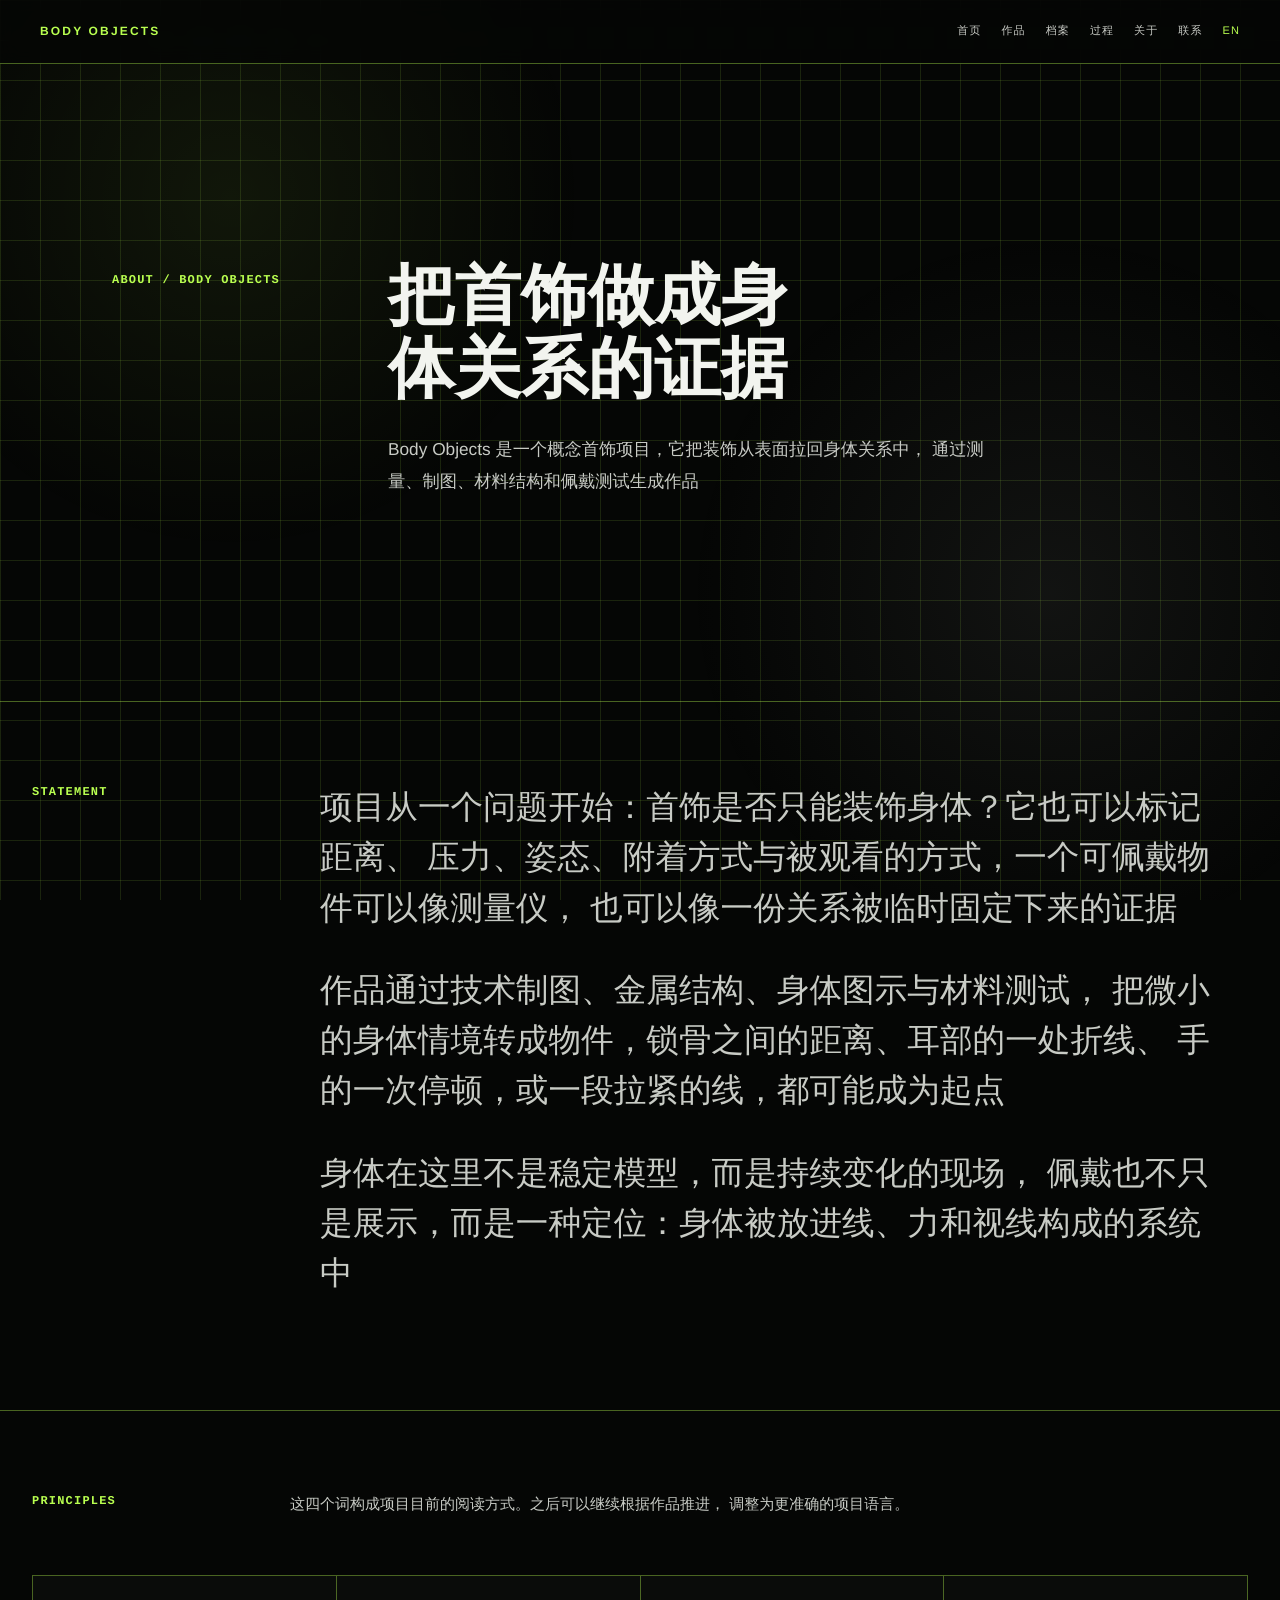
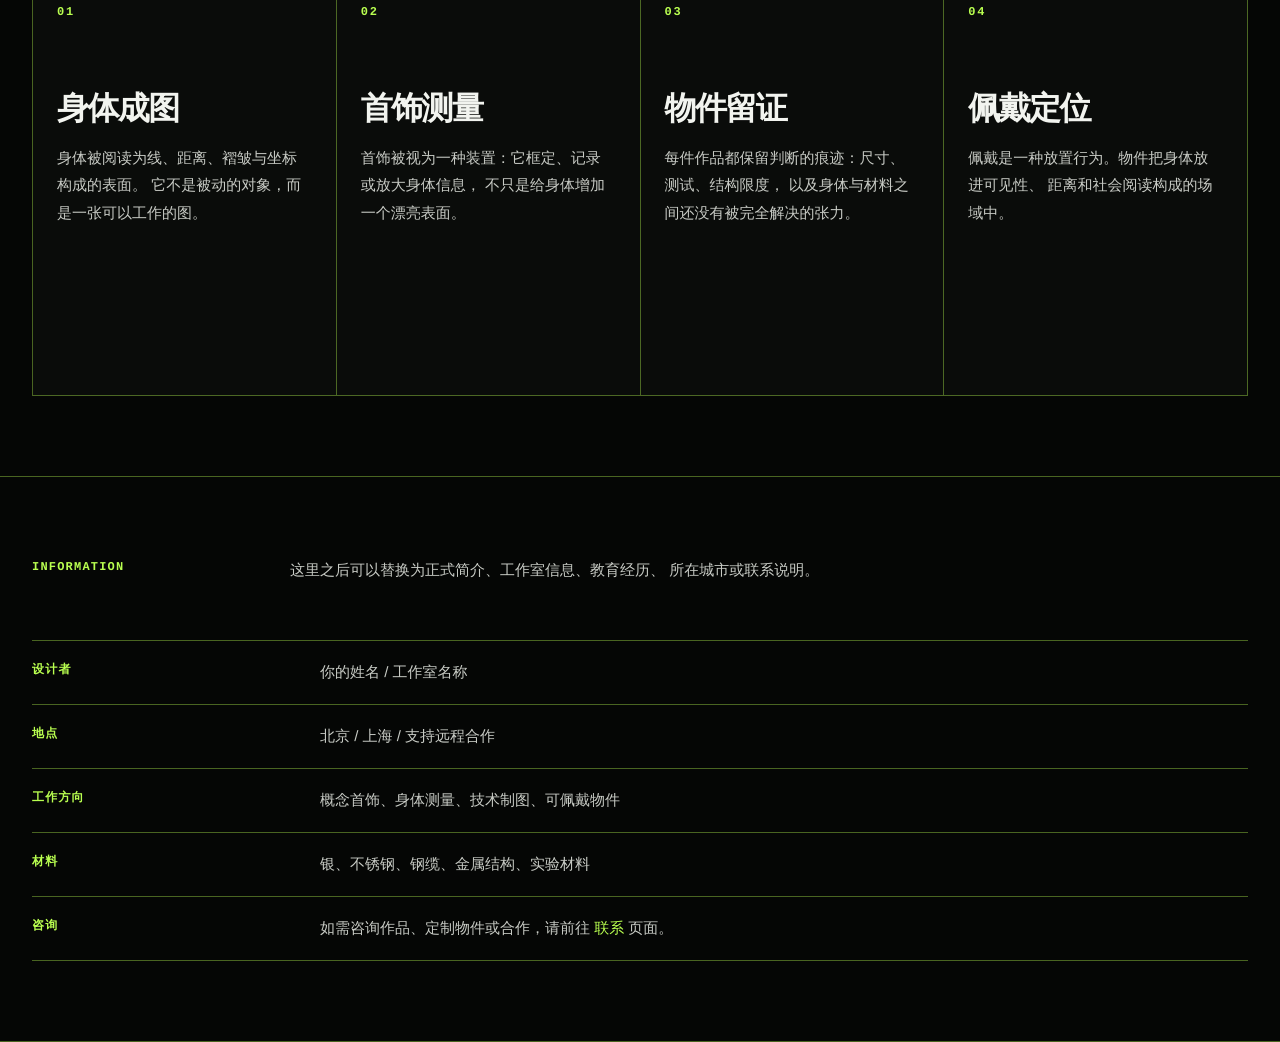
==== about-zh.html @ 4c666168 "add Chinese language system" ====
<!DOCTYPE html>
<html lang="zh-CN">
<head>
  <meta charset="UTF-8" />
  <meta name="viewport" content="width=device-width, initial-scale=1.0" />

  <title>关于 | Body Objects</title>

  <link rel="stylesheet" href="style.css" />
</head>

<body class="zh-site">
  <header class="site-header">
    <div class="brand">BODY OBJECTS</div>

    <nav class="nav">
      <a href="index-zh.html">首页</a>
      <a href="objects-zh.html">作品</a>
      <a href="archive-zh.html">档案</a>
      <a href="process-zh.html">过程</a>
      <a href="about-zh.html">关于</a>
      <a href="contact-zh.html">联系</a>
      <a class="language-link" href="about.html">EN</a>
    </nav>
  </header>

  <main>
    <section class="about-hero">
      <p class="label">ABOUT / BODY OBJECTS</p>

      <h1>把首饰做成身体关系的证据</h1>

      <p class="intro">
        Body Objects 是一个概念首饰项目，它把装饰从表面拉回身体关系中，
        通过测量、制图、材料结构和佩戴测试生成作品
      </p>
    </section>

    <section class="about-statement-section">
      <div class="about-statement-left">
        <p class="label">STATEMENT</p>
      </div>

      <div class="about-statement-text">
        <p>
          项目从一个问题开始：首饰是否只能装饰身体？它也可以标记距离、
          压力、姿态、附着方式与被观看的方式，一个可佩戴物件可以像测量仪，
          也可以像一份关系被临时固定下来的证据
        </p>

        <p>
          作品通过技术制图、金属结构、身体图示与材料测试，
          把微小的身体情境转成物件，锁骨之间的距离、耳部的一处折线、
          手的一次停顿，或一段拉紧的线，都可能成为起点
        </p>

        <p>
          身体在这里不是稳定模型，而是持续变化的现场，
          佩戴也不只是展示，而是一种定位：身体被放进线、力和视线构成的系统中
        </p>
      </div>
    </section>

    <section class="about-principles-section">
      <div class="section-header">
        <p class="label">PRINCIPLES</p>
        <p>
          这四个词构成项目目前的阅读方式。之后可以继续根据作品推进，
          调整为更准确的项目语言。
        </p>
      </div>

      <div class="principles-grid">
        <article class="principle-card">
          <span>01</span>
          <h2>身体成图</h2>
          <p>
            身体被阅读为线、距离、褶皱与坐标构成的表面。
            它不是被动的对象，而是一张可以工作的图。
          </p>
        </article>

        <article class="principle-card">
          <span>02</span>
          <h2>首饰测量</h2>
          <p>
            首饰被视为一种装置：它框定、记录或放大身体信息，
            不只是给身体增加一个漂亮表面。
          </p>
        </article>

        <article class="principle-card">
          <span>03</span>
          <h2>物件留证</h2>
          <p>
            每件作品都保留判断的痕迹：尺寸、测试、结构限度，
            以及身体与材料之间还没有被完全解决的张力。
          </p>
        </article>

        <article class="principle-card">
          <span>04</span>
          <h2>佩戴定位</h2>
          <p>
            佩戴是一种放置行为。物件把身体放进可见性、
            距离和社会阅读构成的场域中。
          </p>
        </article>
      </div>
    </section>

    <section class="about-info-section">
      <div class="section-header">
        <p class="label">INFORMATION</p>
        <p>
          这里之后可以替换为正式简介、工作室信息、教育经历、
          所在城市或联系说明。
        </p>
      </div>

      <div class="about-info-grid">
        <div class="data-row">
          <span>设计者</span>
          <p>你的姓名 / 工作室名称</p>
        </div>

        <div class="data-row">
          <span>地点</span>
          <p>北京 / 上海 / 支持远程合作</p>
        </div>

        <div class="data-row">
          <span>工作方向</span>
          <p>概念首饰、身体测量、技术制图、可佩戴物件</p>
        </div>

        <div class="data-row">
          <span>材料</span>
          <p>银、不锈钢、钢缆、金属结构、实验材料</p>
        </div>

        <div class="data-row">
          <span>咨询</span>
          <p>
            如需咨询作品、定制物件或合作，请前往
            <a href="contact-zh.html">联系</a> 页面。
          </p>
        </div>
      </div>
    </section>
  </main>
</body>
</html>
---- style.css ----
* {
  box-sizing: border-box;
}

:root {
  --bg: #050605;
  --panel: rgba(12, 14, 12, 0.9);
  --panel-hover: #11180b;
  --panel-image-hover: rgba(12, 14, 12, 0.38);
  --text: #f2f4ef;
  --muted: #a7aaa3;
  --line: rgba(185, 255, 80, 0.38);
  --line-soft: rgba(185, 255, 80, 0.12);
  --accent: #b9ff50;
  --silver: #c8cbc5;
  --dark-silver: #6f746d;

  --page-x: 40px;
  --header-h: 64px;
  --grid-gap: 24px;
  --zh-sans: "Avenir Next", "Inter", "Helvetica Neue", "HarmonyOS Sans SC", "MiSans", "PingFang SC", "Noto Sans SC", sans-serif;
}

body {
  margin: 0;
  background: var(--bg);
  color: var(--text);
  font-family: "Helvetica Neue", Helvetica, Arial, sans-serif;
  font-size: 16px;
  line-height: 1.45;
  letter-spacing: -0.01em;
  -webkit-font-smoothing: antialiased;
  text-rendering: geometricPrecision;
}

body::before {
  content: "";
  position: fixed;
  inset: 0;
  pointer-events: none;
  background-image:
    linear-gradient(to right, var(--line-soft) 1px, transparent 1px),
    linear-gradient(to bottom, var(--line-soft) 1px, transparent 1px);
  background-size: 40px 40px;
  z-index: -1;
}

body::after {
  content: "";
  position: fixed;
  inset: 0;
  pointer-events: none;
  background:
    radial-gradient(circle at 18% 22%, rgba(185, 255, 80, 0.07), transparent 28%),
    radial-gradient(circle at 82% 66%, rgba(200, 203, 197, 0.07), transparent 30%);
  z-index: -1;
}

img {
  max-width: 100%;
  height: auto;
  display: block;
}

::selection {
  background: var(--accent);
  color: var(--bg);
}

/* Header */

.site-header {
  position: fixed;
  top: 0;
  left: 0;
  width: 100%;
  height: var(--header-h);
  padding: 0 var(--page-x);
  display: grid;
  grid-template-columns: 220px 1fr;
  align-items: center;
  border-bottom: 1px solid var(--line);
  background: rgba(5, 6, 5, 0.88);
  backdrop-filter: blur(10px);
  z-index: 10;
}

.brand {
  font-size: 12px;
  font-weight: 600;
  letter-spacing: 0.18em;
  text-transform: uppercase;
  color: var(--accent);
}

.nav {
  display: flex;
  justify-content: flex-end;
  gap: 22px;
}

.nav a,
.hero-links a {
  color: var(--silver);
  text-decoration: none;
  font-size: 11px;
  font-weight: 500;
  letter-spacing: 0.14em;
  text-transform: uppercase;
}

.nav a:hover,
.hero-links a:hover {
  color: var(--accent);
}

.language-link {
  color: var(--accent) !important;
}

/* Shared text */

.label {
  font-family: "SF Mono", "IBM Plex Mono", "Roboto Mono", monospace;
  font-size: 11px;
  font-weight: 500;
  letter-spacing: 0.16em;
  text-transform: uppercase;
  margin: 0 0 28px;
  color: var(--accent);
}

h1 {
  font-size: clamp(56px, 7.4vw, 112px);
  line-height: 0.88;
  letter-spacing: -0.075em;
  font-weight: 700;
  margin: 0;
  color: var(--text);
}

.intro {
  margin: 32px 0 0;
  max-width: 560px;
  font-size: 16px;
  line-height: 1.55;
  color: var(--silver);
}

/* Chinese edition */

.zh-site {
  font-family: var(--zh-sans);
  font-size: 16px;
  font-weight: 400;
  letter-spacing: 0;
  line-height: 1.74;
}

.zh-site h1,
.zh-site h2,
.zh-site h3 {
  font-family: var(--zh-sans);
  font-weight: 650;
  letter-spacing: 0;
  text-wrap: balance;
}

.zh-site h1 {
  max-width: 760px;
  font-size: clamp(48px, 5.2vw, 72px);
  line-height: 1.1;
  font-weight: 680;
}

.zh-site .object-detail-title h1 {
  max-width: 660px;
  font-size: clamp(60px, 7.2vw, 96px);
  line-height: 1.04;
}

.zh-site .contact-info h1 {
  max-width: 620px;
  font-size: clamp(42px, 4.8vw, 64px);
  line-height: 1.12;
}

.zh-site .intro {
  max-width: 620px;
  margin-top: 28px;
  font-size: clamp(17px, 1.35vw, 20px);
  line-height: 1.82;
  font-weight: 420;
}

.zh-site .nav {
  gap: 20px;
}

.zh-site .nav a,
.zh-site .hero-links a,
.zh-site .label {
  letter-spacing: 0.1em;
}

.zh-site .label {
  font-size: 12px;
  font-weight: 650;
  margin-bottom: 22px;
}

.zh-site .section-header {
  grid-template-columns: 210px minmax(0, 720px);
  align-items: start;
}

.zh-site .section-header p:not(.label) {
  max-width: 720px;
  font-size: 15px;
  line-height: 1.86;
}

.zh-site .section-header p,
.zh-site .object-card-content p,
.zh-site .archive-card-content p,
.zh-site .record-card p,
.zh-site .principle-card p,
.zh-site .process-step p,
.zh-site .data-row p,
.zh-site .contact-details p,
.zh-site .concept-text p {
  line-height: 1.78;
}

.zh-site .about-statement-text p {
  font-family: var(--zh-sans);
  max-width: 900px;
  font-size: clamp(24px, 2.55vw, 34px);
  line-height: 1.54;
  font-weight: 460;
  letter-spacing: 0;
}

.zh-site .object-card h2,
.zh-site .object-card-content h2,
.zh-site .archive-card-content h2,
.zh-site .record-card h3,
.zh-site .process-step h2,
.zh-site .principle-card h2 {
  line-height: 1.12;
}

.zh-site .hero-text {
  max-width: 760px;
}

.zh-site .hero-text h1 {
  max-width: 720px;
  font-size: clamp(56px, 6.4vw, 88px);
  line-height: 1.06;
}

.zh-site .page-hero {
  min-height: auto;
  padding: 148px 32px 92px;
  display: grid;
  grid-template-columns: 220px minmax(0, 760px);
  column-gap: 56px;
  align-items: start;
}

.zh-site .page-hero .label {
  grid-column: 1;
  margin-top: 8px;
}

.zh-site .page-hero h1,
.zh-site .page-hero .intro {
  grid-column: 2;
}

.zh-site .page-hero h1 {
  max-width: 760px;
  font-size: clamp(42px, 4.3vw, 60px);
  line-height: 1.16;
}

.zh-site .about-hero {
  min-height: 78vh;
  padding: 148px 32px 92px;
  display: grid;
  grid-template-columns: 220px minmax(0, 780px);
  column-gap: 56px;
  align-content: center;
}

.zh-site .about-hero .label {
  grid-column: 1;
  margin-top: 10px;
}

.zh-site .about-hero h1,
.zh-site .about-hero .intro {
  grid-column: 2;
}

.zh-site .object-card h2 {
  font-size: clamp(26px, 2.2vw, 32px);
}

.zh-site .object-card-content h2,
.zh-site .archive-card-content h2 {
  font-size: 30px;
  font-weight: 680;
}

.zh-site .record-card h3 {
  font-size: 22px;
  font-weight: 650;
}

.zh-site .process-step h2,
.zh-site .principle-card h2 {
  font-size: 32px;
  font-weight: 680;
}

.zh-site .object-card {
  gap: 42px;
  padding: 24px;
}

.zh-site .object-card > div {
  display: grid;
  gap: 18px;
}

.zh-site .object-card p {
  font-size: 12px;
  font-weight: 650;
  letter-spacing: 0.18em;
}

.zh-site .object-card h2 {
  margin-bottom: 0;
  font-weight: 680;
  line-height: 1.08;
}

.zh-site .object-card span {
  padding-top: 9px;
  border-top: 1px solid var(--line-soft);
  font-size: 13px;
  line-height: 1.48;
}

.zh-site .object-card span + span {
  margin-top: -10px;
}

.zh-site .object-card-meta,
.zh-site .archive-card-top {
  align-items: center;
  padding: 16px 18px;
  font-size: 11px;
  font-weight: 650;
  letter-spacing: 0.14em;
  line-height: 1.2;
}

.zh-site .object-card-meta span:last-child,
.zh-site .archive-card-top span:last-child {
  color: var(--silver);
  font-size: 12px;
  letter-spacing: 0.08em;
}

.zh-site .placeholder-image span {
  font-size: 12px;
  font-weight: 560;
  letter-spacing: 0.12em;
  line-height: 1.45;
}

.zh-site .object-card-content,
.zh-site .archive-card-content {
  padding: 24px;
}

.zh-site .object-card-content h2,
.zh-site .archive-card-content h2 {
  margin-bottom: 24px;
  line-height: 1.08;
}

.zh-site .object-card-content dl,
.zh-site .archive-card-content dl {
  margin-bottom: 28px;
}

.zh-site .object-card-content dl div,
.zh-site .archive-card-content dl div {
  grid-template-columns: 88px 1fr;
  gap: 18px;
  padding: 11px 0;
}

.zh-site .object-card-content dt,
.zh-site .archive-card-content dt {
  font-size: 11px;
  font-weight: 650;
  letter-spacing: 0.12em;
  white-space: nowrap;
}

.zh-site .object-card-content dd,
.zh-site .archive-card-content dd {
  font-size: 13px;
  line-height: 1.62;
}

.zh-site .object-card-content p,
.zh-site .archive-card-content p {
  font-size: 15px;
  line-height: 1.82;
}

.zh-site .process-step,
.zh-site .principle-card {
  padding: 26px 24px;
}

.zh-site .process-step span,
.zh-site .principle-card span {
  font-family: "SF Mono", "IBM Plex Mono", "Roboto Mono", monospace;
  margin-bottom: 68px;
  font-weight: 650;
  letter-spacing: 0.16em;
}

.zh-site .process-step h2,
.zh-site .principle-card h2 {
  margin-bottom: 20px;
  line-height: 1.08;
}

.zh-site .process-step p,
.zh-site .principle-card p {
  font-size: 15px;
  line-height: 1.82;
}

.zh-site .record-card h3 {
  padding: 18px 18px 8px;
  line-height: 1.16;
}

.zh-site .record-card p,
.zh-site .study-card p {
  font-size: 13px;
  line-height: 1.72;
}

.zh-site .data-row span {
  font-weight: 650;
  letter-spacing: 0.1em;
}

.zh-site .data-row p {
  font-size: 15px;
  line-height: 1.8;
}

.zh-site .concept-text p {
  max-width: 760px;
  font-size: clamp(20px, 2vw, 26px);
  line-height: 1.64;
  font-weight: 430;
}

.zh-site .archive-note-section p:last-child {
  max-width: 840px;
  font-size: clamp(22px, 2.3vw, 32px);
  line-height: 1.55;
  font-weight: 500;
}

@media (max-width: 1100px) {
  .zh-site .hero-text h1 {
    font-size: 52px;
  }

  .zh-site .object-detail-title h1 {
    font-size: 54px;
  }

  .zh-site .page-hero h1,
  .zh-site .contact-info h1 {
    font-size: 40px;
  }

  .zh-site .about-statement-text p {
    font-size: 24px;
  }

  .zh-site .object-card-content h2,
  .zh-site .archive-card-content h2,
  .zh-site .process-step h2,
  .zh-site .principle-card h2 {
    font-size: 27px;
  }
}

@media (max-width: 800px) {
  .zh-site .hero-text h1 {
    font-size: 36px;
    line-height: 1.18;
  }

  .zh-site .page-hero,
  .zh-site .about-hero {
    grid-template-columns: 1fr;
    gap: 22px;
    padding: 150px 20px 68px;
  }

  .zh-site .page-hero .label,
  .zh-site .page-hero h1,
  .zh-site .page-hero .intro,
  .zh-site .about-hero .label,
  .zh-site .about-hero h1,
  .zh-site .about-hero .intro {
    grid-column: auto;
  }

  .zh-site .page-hero h1,
  .zh-site .object-detail-title h1,
  .zh-site .about-hero h1,
  .zh-site .contact-info h1 {
    font-size: 31px;
    line-height: 1.26;
  }

  .zh-site .intro {
    font-size: 16px;
    line-height: 1.76;
  }

  .zh-site .about-statement-text p {
    font-size: 21px;
  }

  .zh-site .section-header {
    grid-template-columns: 1fr;
  }

  .zh-site .object-card-content dl div,
  .zh-site .archive-card-content dl div {
    grid-template-columns: 1fr;
    gap: 4px;
  }
}

/* Home hero */

.hero {
  min-height: 100vh;
  padding: 128px var(--page-x) 56px;
  display: grid;
  grid-template-columns: repeat(12, 1fr);
  gap: var(--grid-gap);
  border-bottom: 1px solid var(--line);
  position: relative;
  overflow: hidden;
}

.hero-text {
  grid-column: 1 / span 7;
  align-self: end;
  padding-bottom: 24px;
  position: relative;
  z-index: 2;
}

/* 将原右侧模型区域变成首页背景层 */
.body-grid {
  position: absolute;
  inset: 0;
  z-index: 1;
  pointer-events: none;

  width: 100%;
  height: 100%;

  display: flex;
  align-items: center;
  justify-content: center;

  opacity: 0.16;
  mix-blend-mode: screen;

  transform: translateX(26vw) scale(0.9);
  transform-origin: center center;
}

/* 去掉模型外框，让人体直接成为背景 */
.body-placeholder {
  width: 100%;
  height: 100%;
  aspect-ratio: auto;
  position: relative;
  overflow: visible;
  display: flex;
  align-items: center;
  justify-content: center;
  background: transparent;
  border: none;
  border-radius: 0;
  box-shadow: none;
}

/* 背景模型不需要标签，避免干扰首页标题 */
.body-placeholder-label {
  display: none;
}

.body-model-viewer {
  display: block;
  width: 100%;
  height: 100%;
  background: transparent;
  --poster-color: transparent;
}

/* 如果临时用 PNG 图片，也跟 3D 模型同样铺开 */
.body-model-image {
  width: 100%;
  height: 100%;
  object-fit: contain;
  display: block;
}

.hero-links {
  margin-top: 48px;
  display: flex;
  gap: 28px;
}

.hero-links a {
  padding-bottom: 8px;
  border-bottom: 1px solid var(--line);
}

/* Objects */

.objects-preview {
  padding: 72px var(--page-x) 88px;
}

.object-list {
  display: grid;
  grid-template-columns: repeat(3, 1fr);
  border-top: 1px solid var(--line);
  border-left: 1px solid var(--line);
}

.object-card {
  min-height: 260px;
  padding: 22px;
  border-right: 1px solid var(--line);
  border-bottom: 1px solid var(--line);
  background: var(--panel);
  display: flex;
  flex-direction: column;
  justify-content: space-between;
}

.object-card p {
  margin: 0;
  font-family: "SF Mono", "IBM Plex Mono", "Roboto Mono", monospace;
  font-size: 11px;
  letter-spacing: 0.16em;
  color: var(--accent);
}

.object-card h2 {
  font-size: 30px;
  line-height: 0.95;
  letter-spacing: -0.055em;
  font-weight: 700;
  margin: 0 0 28px;
  color: var(--text);
}

.object-card span {
  display: block;
  font-size: 13px;
  line-height: 1.55;
  color: var(--silver);
}

.object-card:hover {
  background: var(--panel-hover);
}

/* Contact */

.contact-page {
  min-height: 100vh;
  padding: 128px var(--page-x) 64px;
  display: grid;
  grid-template-columns: repeat(12, 1fr);
  gap: var(--grid-gap);
  align-items: center;
}

.contact-image {
  grid-column: 1 / span 5;
  align-self: center;
  border: none;
  padding: 0;
  background: none;
}

.contact-image img {
  width: 100%;
  height: auto;
  display: block;
  filter: none;
}

.contact-info {
  grid-column: 7 / span 6;
  align-self: center;
}

.contact-info h1 {
  font-size: clamp(52px, 6vw, 92px);
  line-height: 0.88;
  letter-spacing: -0.075em;
  max-width: 760px;
}

.contact-details {
  margin-top: 48px;
  border-top: 1px solid var(--line);
}

.contact-details p {
  display: grid;
  grid-template-columns: 160px 1fr;
  gap: 24px;
  padding: 16px 0;
  margin: 0;
  border-bottom: 1px solid var(--line);
  font-size: 14px;
  color: var(--silver);
}

.contact-details p > span:first-child {
  font-family: "SF Mono", "IBM Plex Mono", "Roboto Mono", monospace;
  font-size: 11px;
  letter-spacing: 0.16em;
  text-transform: uppercase;
  color: var(--accent);
}

.contact-reference {
  display: block;
}

.contact-details a {
  color: var(--text);
  text-decoration: none;
}

.contact-details a:hover {
  color: var(--accent);
}

/* Responsive */

@media (max-width: 900px) {
  :root {
    --page-x: 20px;
  }

  .site-header {
    height: auto;
    min-height: var(--header-h);
    padding: 18px var(--page-x);
    grid-template-columns: 1fr;
    gap: 16px;
  }

  .nav {
    justify-content: flex-start;
    flex-wrap: wrap;
    gap: 12px 18px;
  }

  .zh-site .nav {
    gap: 12px 16px;
  }

  .hero {
    grid-template-columns: 1fr;
    padding-top: 156px;
  }

  .hero-text {
    grid-column: auto;
    align-self: start;
    padding-bottom: 0;
  }

.body-grid {
  inset: 0;
  width: 100%;
  height: 100%;
  opacity: 0.1;
  transform: translateX(34vw) scale(1.25);
}

  .object-list {
    grid-template-columns: 1fr;
  }

  .contact-page {
    grid-template-columns: 1fr;
    padding-top: 156px;
  }

  .contact-image,
  .contact-info {
    grid-column: auto;
  }

  .contact-info {
    margin-top: 32px;
  }

  .contact-details p {
    grid-template-columns: 1fr;
    gap: 6px;
  }
}

.page-hero {
  min-height: 72vh;
  padding: 140px 32px 80px;
  border-bottom: 1px solid var(--line);
}

.page-hero h1 {
  max-width: 1100px;
}

.object-index-section,
.object-data-section,
.concept-section,
.image-study-section {
  padding: 80px 32px;
  border-bottom: 1px solid var(--line);
}

.section-header {
  display: grid;
  grid-template-columns: 240px 1fr;
  gap: 48px;
  margin-bottom: 40px;
  color: var(--silver);
}

.section-header p {
  margin: 0;
  line-height: 1.5;
}

.object-index-grid {
  display: grid;
  grid-template-columns: repeat(3, 1fr);
  border-top: 1px solid var(--line);
  border-left: 1px solid var(--line);
}

.object-index-card {
  min-height: 620px;
  padding: 0;
  color: var(--text);
  text-decoration: none;
  border-right: 1px solid var(--line);
  border-bottom: 1px solid var(--line);
  background: transparent;
  display: grid;
  grid-template-rows: auto 260px 1fr;
}

.object-index-card.is-disabled {
  opacity: 1;
}

.object-card-meta {
  display: flex;
  justify-content: space-between;
  gap: 24px;
  padding: 18px;
  border-bottom: 1px solid var(--line);
  background: var(--panel);
  color: var(--accent);
  font-size: 12px;
  letter-spacing: 0.1em;
  text-transform: uppercase;
}

.object-card-image {
  border-bottom: 1px solid var(--line);
  background: transparent;
}

.object-card-image.placeholder-image {
  background: var(--panel);
}

.object-index-card:hover .object-card-image.placeholder-image {
  background: var(--panel-image-hover);
}

.placeholder-image {
  min-height: 240px;
  background:
    linear-gradient(to right, var(--line-soft) 1px, transparent 1px),
    linear-gradient(to bottom, var(--line-soft) 1px, transparent 1px);
  background-size: 28px 28px;
  display: flex;
  align-items: center;
  justify-content: center;
  color: var(--accent);
  font-size: 12px;
  letter-spacing: 0.16em;
  text-align: center;
}

.object-card-content {
  padding: 24px;
  background: var(--panel);
}

.object-index-card:hover .object-card-meta,
.object-index-card:hover .object-card-content {
  background: var(--panel-hover);
}

.object-card-content h2 {
  margin: 0 0 28px;
  font-size: 32px;
  line-height: 0.95;
  letter-spacing: -0.05em;
  color: var(--text);
}

.object-card-content dl {
  margin: 0 0 32px;
}

.object-card-content dl div {
  display: grid;
  grid-template-columns: 110px 1fr;
  gap: 20px;
  padding: 10px 0;
  border-bottom: 1px solid var(--line-soft);
}

.object-card-content dt {
  color: var(--accent);
  font-size: 11px;
  letter-spacing: 0.1em;
  text-transform: uppercase;
}

.object-card-content dd {
  margin: 0;
  color: var(--silver);
  font-size: 13px;
  line-height: 1.45;
}

.object-card-content p {
  color: var(--silver);
  line-height: 1.55;
  margin: 0;
}

.object-detail-hero {
  min-height: 100vh;
  padding: 140px 32px 80px;
  display: grid;
  grid-template-columns: 1.05fr 0.95fr;
  gap: 48px;
  align-items: center;
  border-bottom: 1px solid var(--line);
}

.object-detail-title h1 {
  font-size: clamp(64px, 10vw, 156px);
  line-height: 0.86;
  letter-spacing: -0.075em;
}

.detail-actions {
  margin-top: 48px;
  display: flex;
  flex-wrap: wrap;
  gap: 24px;
}

.detail-actions a {
  color: var(--accent);
  text-decoration: none;
  border-bottom: 1px solid var(--line);
  padding-bottom: 6px;
  font-size: 13px;
  letter-spacing: 0.08em;
  text-transform: uppercase;
}

.detail-actions a:hover {
  color: var(--text);
}

.large-placeholder {
  min-height: 620px;
  border: 1px solid var(--line);
  background: var(--panel);
  box-shadow:
    0 0 32px rgba(185, 255, 80, 0.1),
    inset 0 0 36px rgba(185, 255, 80, 0.04);
}

.large-placeholder:hover {
  background: var(--panel-image-hover);
}

.data-grid {
  border-top: 1px solid var(--line);
}

.data-row {
  display: grid;
  grid-template-columns: 240px 1fr;
  gap: 48px;
  padding: 18px 0;
  border-bottom: 1px solid var(--line);
}

.data-row span {
  color: var(--accent);
  font-size: 12px;
  letter-spacing: 0.12em;
  text-transform: uppercase;
}

.data-row p {
  margin: 0;
  color: var(--silver);
  line-height: 1.55;
}

.concept-section {
  display: grid;
  grid-template-columns: 240px 1fr;
  gap: 48px;
}

.concept-text {
  max-width: 820px;
}

.concept-text p {
  color: var(--silver);
  font-size: 20px;
  line-height: 1.45;
  margin: 0 0 28px;
}

.study-grid {
  display: grid;
  grid-template-columns: repeat(4, 1fr);
  border-top: 1px solid var(--line);
  border-left: 1px solid var(--line);
}

.study-card {
  border-right: 1px solid var(--line);
  border-bottom: 1px solid var(--line);
  background: transparent;
}

.study-card .placeholder-image {
  min-height: 280px;
  border-bottom: 1px solid var(--line);
  background: var(--panel);
}

.study-card p {
  padding: 18px;
  margin: 0;
  background: var(--panel);
  color: var(--silver);
  line-height: 1.45;
  font-size: 14px;
}

.study-card:hover .placeholder-image {
  background: var(--panel-image-hover);
}

.study-card:hover p {
  background: var(--panel-hover);
}

@media (max-width: 1000px) {
  .object-index-grid,
  .study-grid {
    grid-template-columns: 1fr 1fr;
  }

  .object-detail-hero {
    grid-template-columns: 1fr;
  }
}

@media (max-width: 800px) {
  .page-hero,
  .object-index-section,
  .object-data-section,
  .concept-section,
  .image-study-section {
    padding-left: 20px;
    padding-right: 20px;
  }

  .page-hero {
    padding-top: 160px;
  }

  .section-header,
  .data-row,
  .concept-section {
    grid-template-columns: 1fr;
    gap: 20px;
  }

  .object-index-grid,
  .study-grid {
    grid-template-columns: 1fr;
  }

  .object-detail-hero {
    padding: 160px 20px 64px;
  }

  .large-placeholder {
    min-height: 420px;
  }

  .object-index-card {
    min-height: auto;
  }
}

/* Archive page */

.archive-section,
.process-map-section,
.process-record-section,
.about-statement-section,
.about-principles-section,
.about-info-section,
.archive-note-section {
  padding: 80px 32px;
  border-bottom: 1px solid var(--line);
}

.archive-grid {
  display: grid;
  grid-template-columns: repeat(2, 1fr);
  border-top: 1px solid var(--line);
  border-left: 1px solid var(--line);
}

.archive-card {
  border-right: 1px solid var(--line);
  border-bottom: 1px solid var(--line);
  background: transparent;
}

.archive-card-top {
  display: flex;
  justify-content: space-between;
  gap: 24px;
  padding: 18px;
  border-bottom: 1px solid var(--line);
  background: var(--panel);
  color: var(--accent);
  font-size: 12px;
  letter-spacing: 0.1em;
  text-transform: uppercase;
}

.archive-placeholder {
  min-height: 320px;
  border-bottom: 1px solid var(--line);
  background: var(--panel);
}

.archive-card-content {
  padding: 24px;
  background: var(--panel);
}

.archive-card:hover .archive-placeholder {
  background: var(--panel-image-hover);
}

.archive-card:hover .archive-card-top,
.archive-card:hover .archive-card-content {
  background: var(--panel-hover);
}

.archive-card-content h2 {
  margin: 0 0 24px;
  font-size: 36px;
  line-height: 0.95;
  letter-spacing: -0.05em;
  color: var(--text);
}

.archive-card-content p {
  margin: 0 0 28px;
  color: var(--silver);
  line-height: 1.55;
}

.archive-card-content dl {
  margin: 0;
}

.archive-card-content dl div {
  display: grid;
  grid-template-columns: 130px 1fr;
  gap: 20px;
  padding: 10px 0;
  border-bottom: 1px solid var(--line-soft);
}

.archive-card-content dt {
  color: var(--accent);
  font-size: 11px;
  letter-spacing: 0.1em;
  text-transform: uppercase;
}

.archive-card-content dd {
  margin: 0;
  color: var(--silver);
  font-size: 13px;
  line-height: 1.45;
}

.archive-note-section {
  display: grid;
  grid-template-columns: 240px 1fr;
  gap: 48px;
}

.archive-note-section p:last-child {
  margin: 0;
  max-width: 900px;
  color: var(--silver);
  font-size: 22px;
  line-height: 1.45;
}

/* Process page */

.process-map {
  display: grid;
  grid-template-columns: repeat(3, 1fr);
  border-top: 1px solid var(--line);
  border-left: 1px solid var(--line);
}

.process-step {
  min-height: 320px;
  padding: 24px;
  border-right: 1px solid var(--line);
  border-bottom: 1px solid var(--line);
  background: var(--panel);
}

.process-step span,
.principle-card span {
  display: block;
  margin-bottom: 80px;
  color: var(--accent);
  font-size: 12px;
  letter-spacing: 0.14em;
}

.process-step h2,
.principle-card h2 {
  margin: 0 0 24px;
  font-size: 38px;
  line-height: 0.95;
  letter-spacing: -0.05em;
  color: var(--text);
}

.process-step p,
.principle-card p {
  margin: 0;
  color: var(--silver);
  line-height: 1.55;
}

.record-grid {
  display: grid;
  grid-template-columns: repeat(4, 1fr);
  border-top: 1px solid var(--line);
  border-left: 1px solid var(--line);
}

.record-card {
  background: transparent;
  border-right: 1px solid var(--line);
  border-bottom: 1px solid var(--line);
}

.record-placeholder {
  min-height: 240px;
  border-bottom: 1px solid var(--line);
  background: var(--panel);
}

.record-card h3 {
  margin: 0;
  padding: 20px 18px 8px;
  background: var(--panel);
  color: var(--text);
  font-size: 24px;
  line-height: 1;
  letter-spacing: -0.04em;
}

.record-card p {
  margin: 0;
  padding: 0 18px 20px;
  background: var(--panel);
  color: var(--silver);
  line-height: 1.45;
  font-size: 14px;
}

.record-card:hover .record-placeholder {
  background: var(--panel-image-hover);
}

.record-card:hover h3,
.record-card:hover p {
  background: var(--panel-hover);
}

/* About page */

.about-hero {
  min-height: 100vh;
  padding: 140px 32px 80px;
  display: flex;
  flex-direction: column;
  justify-content: center;
  border-bottom: 1px solid var(--line);
}

.about-hero h1 {
  max-width: 1200px;
}

.about-statement-section {
  display: grid;
  grid-template-columns: 240px 1fr;
  gap: 48px;
}

.about-statement-text {
  max-width: 980px;
}

.about-statement-text p {
  margin: 0 0 32px;
  color: var(--silver);
  font-size: clamp(22px, 3vw, 40px);
  line-height: 1.18;
  letter-spacing: -0.04em;
}

.principles-grid {
  display: grid;
  grid-template-columns: repeat(4, 1fr);
  border-top: 1px solid var(--line);
  border-left: 1px solid var(--line);
}

.principle-card {
  min-height: 420px;
  padding: 24px;
  background: var(--panel);
  border-right: 1px solid var(--line);
  border-bottom: 1px solid var(--line);
}

.about-info-grid {
  border-top: 1px solid var(--line);
}

.about-info-grid a {
  color: var(--accent);
  text-decoration: none;
}

.about-info-grid a:hover {
  color: var(--text);
}

/* Shared hover details */

.process-step:hover,
.principle-card:hover {
  background: var(--panel-hover);
}

/* Responsive */

@media (max-width: 1100px) {
  .process-map,
  .record-grid,
  .principles-grid {
    grid-template-columns: repeat(2, 1fr);
  }

  .archive-grid {
    grid-template-columns: 1fr;
  }
}

@media (max-width: 800px) {
  .archive-section,
  .process-map-section,
  .process-record-section,
  .about-statement-section,
  .about-principles-section,
  .about-info-section,
  .archive-note-section {
    padding: 64px 20px;
  }

  .archive-note-section,
  .about-statement-section {
    grid-template-columns: 1fr;
    gap: 20px;
  }

  .process-map,
  .record-grid,
  .principles-grid {
    grid-template-columns: 1fr;
  }

  .about-hero {
    padding: 160px 20px 64px;
  }

  .process-step,
  .principle-card {
    min-height: auto;
  }

  .process-step span,
  .principle-card span {
    margin-bottom: 48px;
  }

  .archive-card-content dl div {
    grid-template-columns: 1fr;
    gap: 6px;
  }
}
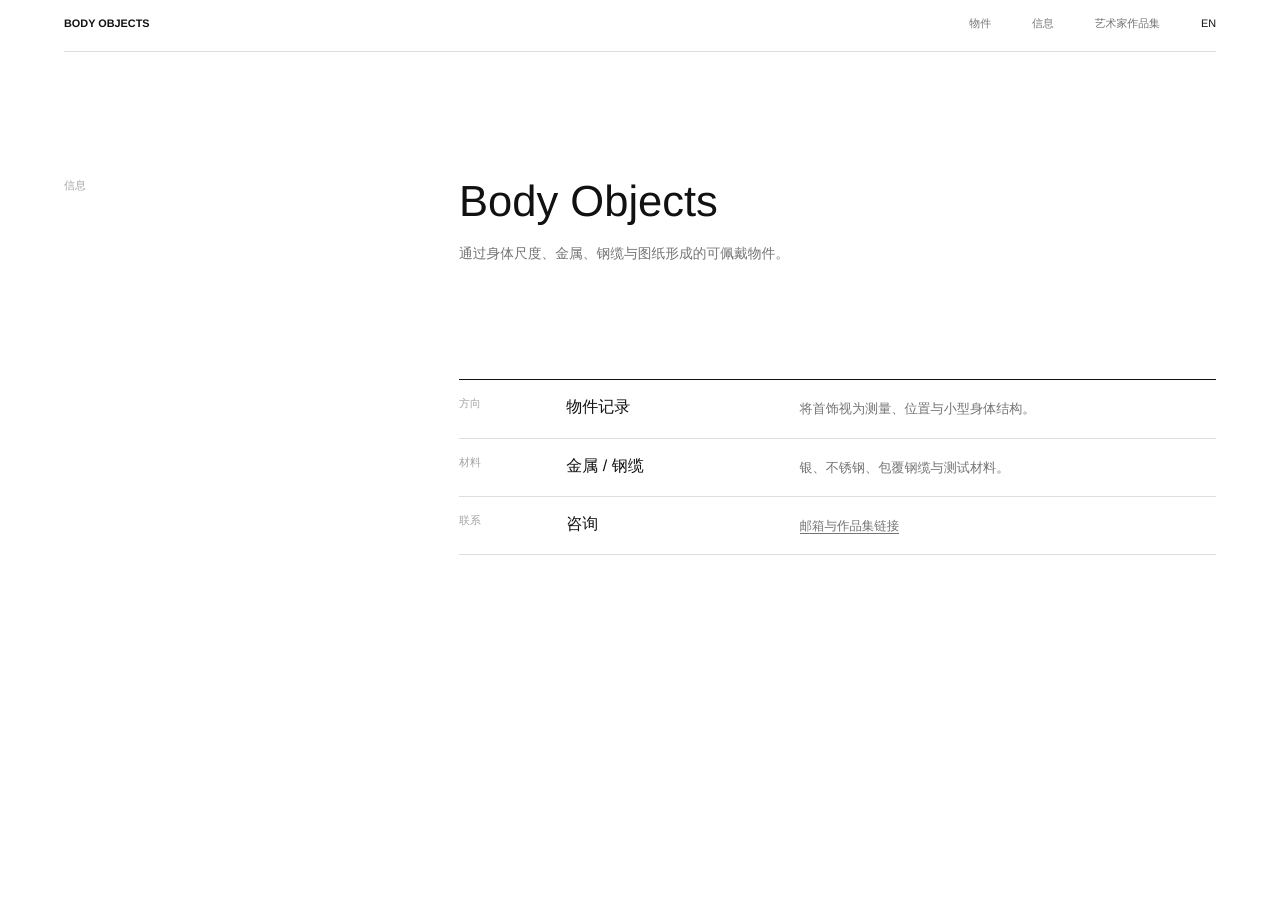
==== commit 5ccb5ac0: "Experiment with updated visual style" ====
--- a/about-zh.html
+++ b/about-zh.html
@@ -3,151 +3,51 @@
 <head>
   <meta charset="UTF-8" />
   <meta name="viewport" content="width=device-width, initial-scale=1.0" />
-
-  <title>关于 | Body Objects</title>
-
+  <title>信息 | Body Objects</title>
   <link rel="stylesheet" href="style.css" />
 </head>
 
 <body class="zh-site">
   <header class="site-header">
-    <div class="brand">BODY OBJECTS</div>
+    <a class="brand" href="index-zh.html">Body Objects</a>
 
-    <nav class="nav">
-      <a href="index-zh.html">首页</a>
-      <a href="objects-zh.html">作品</a>
-      <a href="archive-zh.html">档案</a>
-      <a href="process-zh.html">过程</a>
-      <a href="about-zh.html">关于</a>
-      <a href="contact-zh.html">联系</a>
+    <nav class="nav" aria-label="主导航">
+      <a href="objects-zh.html">物件</a>
+      <a href="contact-zh.html">信息</a>
+      <a href="https://zhouheyang2025.github.io/" target="_blank" rel="noopener">艺术家作品集</a>
       <a class="language-link" href="about.html">EN</a>
     </nav>
   </header>
 
-  <main>
-    <section class="about-hero">
-      <p class="label">ABOUT / BODY OBJECTS</p>
+  <main class="page-shell">
+    <section class="page-intro">
+      <p class="archive-mark">信息</p>
 
-      <h1>把首饰做成身体关系的证据</h1>
-
-      <p class="intro">
-        Body Objects 是一个概念首饰项目，它把装饰从表面拉回身体关系中，
-        通过测量、制图、材料结构和佩戴测试生成作品
-      </p>
-    </section>
-
-    <section class="about-statement-section">
-      <div class="about-statement-left">
-        <p class="label">STATEMENT</p>
-      </div>
-
-      <div class="about-statement-text">
-        <p>
-          项目从一个问题开始：首饰是否只能装饰身体？它也可以标记距离、
-          压力、姿态、附着方式与被观看的方式，一个可佩戴物件可以像测量仪，
-          也可以像一份关系被临时固定下来的证据
-        </p>
-
-        <p>
-          作品通过技术制图、金属结构、身体图示与材料测试，
-          把微小的身体情境转成物件，锁骨之间的距离、耳部的一处折线、
-          手的一次停顿，或一段拉紧的线，都可能成为起点
-        </p>
-
-        <p>
-          身体在这里不是稳定模型，而是持续变化的现场，
-          佩戴也不只是展示，而是一种定位：身体被放进线、力和视线构成的系统中
-        </p>
+      <div class="page-heading">
+        <h1>Body Objects</h1>
+        <p class="page-note">通过身体尺度、金属、钢缆与图纸形成的可佩戴物件。</p>
       </div>
     </section>
 
-    <section class="about-principles-section">
-      <div class="section-header">
-        <p class="label">PRINCIPLES</p>
-        <p>
-          这四个词构成项目目前的阅读方式。之后可以继续根据作品推进，
-          调整为更准确的项目语言。
-        </p>
-      </div>
+    <ol class="method-list">
+      <li class="method-step">
+        <span>方向</span>
+        <h2>物件记录</h2>
+        <p>将首饰视为测量、位置与小型身体结构。</p>
+      </li>
 
-      <div class="principles-grid">
-        <article class="principle-card">
-          <span>01</span>
-          <h2>身体成图</h2>
-          <p>
-            身体被阅读为线、距离、褶皱与坐标构成的表面。
-            它不是被动的对象，而是一张可以工作的图。
-          </p>
-        </article>
+      <li class="method-step">
+        <span>材料</span>
+        <h2>金属 / 钢缆</h2>
+        <p>银、不锈钢、包覆钢缆与测试材料。</p>
+      </li>
 
-        <article class="principle-card">
-          <span>02</span>
-          <h2>首饰测量</h2>
-          <p>
-            首饰被视为一种装置：它框定、记录或放大身体信息，
-            不只是给身体增加一个漂亮表面。
-          </p>
-        </article>
-
-        <article class="principle-card">
-          <span>03</span>
-          <h2>物件留证</h2>
-          <p>
-            每件作品都保留判断的痕迹：尺寸、测试、结构限度，
-            以及身体与材料之间还没有被完全解决的张力。
-          </p>
-        </article>
-
-        <article class="principle-card">
-          <span>04</span>
-          <h2>佩戴定位</h2>
-          <p>
-            佩戴是一种放置行为。物件把身体放进可见性、
-            距离和社会阅读构成的场域中。
-          </p>
-        </article>
-      </div>
-    </section>
-
-    <section class="about-info-section">
-      <div class="section-header">
-        <p class="label">INFORMATION</p>
-        <p>
-          这里之后可以替换为正式简介、工作室信息、教育经历、
-          所在城市或联系说明。
-        </p>
-      </div>
-
-      <div class="about-info-grid">
-        <div class="data-row">
-          <span>设计者</span>
-          <p>你的姓名 / 工作室名称</p>
-        </div>
-
-        <div class="data-row">
-          <span>地点</span>
-          <p>北京 / 上海 / 支持远程合作</p>
-        </div>
-
-        <div class="data-row">
-          <span>工作方向</span>
-          <p>概念首饰、身体测量、技术制图、可佩戴物件</p>
-        </div>
-
-        <div class="data-row">
-          <span>材料</span>
-          <p>银、不锈钢、钢缆、金属结构、实验材料</p>
-        </div>
-
-        <div class="data-row">
-          <span>咨询</span>
-          <p>
-            如需咨询作品、定制物件或合作，请前往
-            <a href="contact-zh.html">联系</a> 页面。
-          </p>
-        </div>
-      </div>
-    </section>
+      <li class="method-step">
+        <span>联系</span>
+        <h2>咨询</h2>
+        <p><a class="text-link" href="contact-zh.html">邮箱与作品集链接</a></p>
+      </li>
+    </ol>
   </main>
 </body>
 </html>
--- a/style.css
+++ b/style.css
@@ -3,794 +3,776 @@
 }
 
 :root {
-  --bg: #050605;
-  --panel: rgba(12, 14, 12, 0.9);
-  --panel-hover: #11180b;
-  --panel-image-hover: rgba(12, 14, 12, 0.38);
-  --text: #f2f4ef;
-  --muted: #a7aaa3;
-  --line: rgba(185, 255, 80, 0.38);
-  --line-soft: rgba(185, 255, 80, 0.12);
-  --accent: #b9ff50;
-  --silver: #c8cbc5;
-  --dark-silver: #6f746d;
-
-  --page-x: 40px;
-  --header-h: 64px;
-  --grid-gap: 24px;
-  --zh-sans: "Avenir Next", "Inter", "Helvetica Neue", "HarmonyOS Sans SC", "MiSans", "PingFang SC", "Noto Sans SC", sans-serif;
+  color-scheme: light dark;
+  --paper: #ffffff;
+  --ink: #111111;
+  --muted: #747474;
+  --quiet: #a4a4a4;
+  --line: #dedede;
+  --line-strong: #111111;
+  --field: #f7f7f7;
+  --field-deep: #eeeeee;
+  --panel: rgba(255, 255, 255, 0.86);
+  --margin: clamp(20px, 5vw, 76px);
+  --gap: clamp(16px, 2.6vw, 36px);
+  --header-offset: 64px;
+  --sans: "Helvetica Neue", Helvetica, Arial, sans-serif;
+  --zh-sans: "PingFang SC", "Hiragino Sans GB", "Microsoft YaHei", "Noto Sans SC", "Source Han Sans SC", sans-serif;
+}
+
+@media (prefers-color-scheme: dark) {
+  :root {
+    --paper: #0f0f0f;
+    --ink: #eeeeee;
+    --muted: #a8a8a8;
+    --quiet: #6f6f6f;
+    --line: #303030;
+    --line-strong: #d8d8d8;
+    --field: #171717;
+    --field-deep: #202020;
+    --panel: rgba(15, 15, 15, 0.86);
+  }
+}
+
+html {
+  font-size: 16px;
 }
 
 body {
   margin: 0;
-  background: var(--bg);
-  color: var(--text);
-  font-family: "Helvetica Neue", Helvetica, Arial, sans-serif;
-  font-size: 16px;
-  line-height: 1.45;
-  letter-spacing: -0.01em;
+  background: var(--paper);
+  color: var(--ink);
+  font-family: var(--sans);
+  font-size: 0.92rem;
+  line-height: 1.42;
+  letter-spacing: 0;
+  text-rendering: geometricPrecision;
   -webkit-font-smoothing: antialiased;
-  text-rendering: geometricPrecision;
-}
-
-body::before {
-  content: "";
-  position: fixed;
-  inset: 0;
-  pointer-events: none;
-  background-image:
-    linear-gradient(to right, var(--line-soft) 1px, transparent 1px),
-    linear-gradient(to bottom, var(--line-soft) 1px, transparent 1px);
-  background-size: 40px 40px;
-  z-index: -1;
-}
-
-body::after {
-  content: "";
-  position: fixed;
-  inset: 0;
-  pointer-events: none;
-  background:
-    radial-gradient(circle at 18% 22%, rgba(185, 255, 80, 0.07), transparent 28%),
-    radial-gradient(circle at 82% 66%, rgba(200, 203, 197, 0.07), transparent 30%);
-  z-index: -1;
+}
+
+body.zh-site {
+  font-family: var(--zh-sans);
+  line-height: 1.62;
+}
+
+body,
+button,
+input,
+textarea {
+  font: inherit;
 }
 
 img {
+  display: block;
   max-width: 100%;
   height: auto;
-  display: block;
+}
+
+a {
+  color: inherit;
+  text-decoration: none;
+}
+
+a:focus-visible {
+  outline: 1px solid var(--ink);
+  outline-offset: 5px;
 }
 
 ::selection {
-  background: var(--accent);
-  color: var(--bg);
-}
-
-/* Header */
+  background: var(--ink);
+  color: var(--paper);
+}
 
 .site-header {
-  position: fixed;
+  position: sticky;
   top: 0;
-  left: 0;
-  width: 100%;
-  height: var(--header-h);
-  padding: 0 var(--page-x);
-  display: grid;
-  grid-template-columns: 220px 1fr;
-  align-items: center;
+  z-index: 20;
+  display: grid;
+  grid-template-columns: repeat(12, minmax(0, 1fr));
+  gap: var(--gap);
+  align-items: start;
+  margin: 0 var(--margin);
+  padding: 18px 0;
   border-bottom: 1px solid var(--line);
-  background: rgba(5, 6, 5, 0.88);
-  backdrop-filter: blur(10px);
-  z-index: 10;
+  background: var(--panel);
+  backdrop-filter: blur(14px);
 }
 
 .brand {
-  font-size: 12px;
-  font-weight: 600;
-  letter-spacing: 0.18em;
+  grid-column: 1 / span 3;
+  font-size: 0.68rem;
+  font-weight: 700;
+  line-height: 1.25;
   text-transform: uppercase;
-  color: var(--accent);
 }
 
 .nav {
+  grid-column: 5 / -1;
   display: flex;
   justify-content: flex-end;
-  gap: 22px;
-}
-
-.nav a,
-.hero-links a {
-  color: var(--silver);
-  text-decoration: none;
-  font-size: 11px;
+  gap: clamp(18px, 3.2vw, 42px);
+  color: var(--muted);
+  font-size: 0.68rem;
+  line-height: 1.25;
+  text-transform: uppercase;
+}
+
+.nav a {
+  border-bottom: 1px solid transparent;
+}
+
+.nav a:hover,
+.nav a:focus-visible,
+.nav a[aria-current="page"],
+.language-link {
+  color: var(--ink);
+  border-bottom-color: currentColor;
+}
+
+main {
+  position: relative;
+  margin: 0 var(--margin);
+}
+
+h1,
+h2,
+h3,
+p,
+figure,
+dl,
+dd {
+  margin: 0;
+}
+
+h1,
+h2,
+h3 {
   font-weight: 500;
-  letter-spacing: 0.14em;
+  letter-spacing: 0;
+}
+
+.archive-mark,
+.meta-label,
+.row-code,
+.row-year,
+.row-material,
+.row-type,
+.row-status,
+.preview-facts dt,
+.facts-list dt,
+.contact-list dt,
+.method-step span,
+.entry-code,
+.entry-meta,
+.image-caption {
+  font-size: 0.68rem;
+  line-height: 1.25;
   text-transform: uppercase;
 }
 
-.nav a:hover,
-.hero-links a:hover {
-  color: var(--accent);
-}
-
-.language-link {
-  color: var(--accent) !important;
-}
-
-/* Shared text */
-
-.label {
-  font-family: "SF Mono", "IBM Plex Mono", "Roboto Mono", monospace;
-  font-size: 11px;
-  font-weight: 500;
-  letter-spacing: 0.16em;
+.archive-mark,
+.meta-label,
+.row-code,
+.row-year,
+.row-material,
+.row-type,
+.row-status,
+.preview-facts dt,
+.facts-list dt,
+.contact-list dt,
+.method-step span,
+.entry-code,
+.entry-meta,
+.image-caption {
+  color: var(--quiet);
+}
+
+.small-link,
+.text-link {
+  color: var(--muted);
+  border-bottom: 1px solid currentColor;
+  font-size: 0.78rem;
+}
+
+.small-link:hover,
+.text-link:hover {
+  color: var(--ink);
+}
+
+.home-index {
+  display: grid;
+  grid-template-columns: repeat(12, minmax(0, 1fr));
+  gap: var(--gap);
+  min-height: calc(100svh - var(--header-offset));
+  padding: clamp(54px, 8vw, 112px) 0 clamp(44px, 7vw, 88px);
+  align-content: space-between;
+}
+
+.home-index > .archive-mark {
+  grid-column: 1 / span 3;
+}
+
+.home-statement {
+  grid-column: 5 / span 5;
+  max-width: 560px;
+}
+
+.home-statement h1 {
+  margin-bottom: 18px;
+  font-size: clamp(2.35rem, 5.2vw, 5.6rem);
+  line-height: 0.96;
   text-transform: uppercase;
-  margin: 0 0 28px;
-  color: var(--accent);
-}
-
-h1 {
-  font-size: clamp(56px, 7.4vw, 112px);
-  line-height: 0.88;
-  letter-spacing: -0.075em;
-  font-weight: 700;
+}
+
+.home-statement p,
+.page-note,
+.object-note,
+.info-note {
+  max-width: 460px;
+  color: var(--muted);
+  font-size: 0.86rem;
+  line-height: 1.55;
+}
+
+.home-browser {
+  grid-column: 5 / -1;
+  align-self: end;
+}
+
+.index-browser {
+  display: grid;
+  grid-template-columns: minmax(0, 1.2fr) minmax(260px, 0.8fr);
+  gap: var(--gap);
+  align-items: start;
+}
+
+.browser-heading {
+  display: grid;
+  grid-template-columns: minmax(72px, 0.24fr) minmax(0, 1fr);
+  gap: var(--gap);
+  align-items: baseline;
+  margin-bottom: 10px;
+}
+
+.browser-heading h2 {
+  color: var(--quiet);
+  font-size: 0.68rem;
+  line-height: 1.25;
+  text-transform: uppercase;
+}
+
+.index-list,
+.catalog-list,
+.method-list {
   margin: 0;
-  color: var(--text);
-}
-
-.intro {
-  margin: 32px 0 0;
-  max-width: 560px;
-  font-size: 16px;
-  line-height: 1.55;
-  color: var(--silver);
-}
-
-/* Chinese edition */
-
-.zh-site {
-  font-family: var(--zh-sans);
-  font-size: 16px;
-  font-weight: 400;
-  letter-spacing: 0;
-  line-height: 1.74;
-}
-
-.zh-site h1,
-.zh-site h2,
-.zh-site h3 {
-  font-family: var(--zh-sans);
-  font-weight: 650;
-  letter-spacing: 0;
-  text-wrap: balance;
-}
-
-.zh-site h1 {
-  max-width: 760px;
-  font-size: clamp(48px, 5.2vw, 72px);
-  line-height: 1.1;
-  font-weight: 680;
-}
-
-.zh-site .object-detail-title h1 {
-  max-width: 660px;
-  font-size: clamp(60px, 7.2vw, 96px);
-  line-height: 1.04;
-}
-
-.zh-site .contact-info h1 {
-  max-width: 620px;
-  font-size: clamp(42px, 4.8vw, 64px);
+  padding: 0;
+  list-style: none;
+  border-top: 1px solid var(--line-strong);
+}
+
+.index-row {
+  display: grid;
+  grid-template-columns: 56px minmax(130px, 1.25fr) 74px minmax(150px, 0.9fr) minmax(126px, 0.82fr) 92px;
+  gap: 18px;
+  align-items: baseline;
+  min-height: 62px;
+  padding: 15px 0;
+  border-bottom: 1px solid var(--line);
+}
+
+.index-row:hover,
+.index-row:focus-visible,
+.index-row.is-active {
+  color: var(--muted);
+}
+
+.row-title {
+  color: var(--ink);
+  font-size: clamp(1rem, 1.28vw, 1.16rem);
   line-height: 1.12;
 }
 
-.zh-site .intro {
-  max-width: 620px;
-  margin-top: 28px;
-  font-size: clamp(17px, 1.35vw, 20px);
-  line-height: 1.82;
-  font-weight: 420;
-}
-
-.zh-site .nav {
-  gap: 20px;
-}
-
-.zh-site .nav a,
-.zh-site .hero-links a,
-.zh-site .label {
-  letter-spacing: 0.1em;
-}
-
-.zh-site .label {
-  font-size: 12px;
-  font-weight: 650;
-  margin-bottom: 22px;
-}
-
-.zh-site .section-header {
-  grid-template-columns: 210px minmax(0, 720px);
-  align-items: start;
-}
-
-.zh-site .section-header p:not(.label) {
-  max-width: 720px;
-  font-size: 15px;
-  line-height: 1.86;
-}
-
-.zh-site .section-header p,
-.zh-site .object-card-content p,
-.zh-site .archive-card-content p,
-.zh-site .record-card p,
-.zh-site .principle-card p,
-.zh-site .process-step p,
-.zh-site .data-row p,
-.zh-site .contact-details p,
-.zh-site .concept-text p {
-  line-height: 1.78;
-}
-
-.zh-site .about-statement-text p {
-  font-family: var(--zh-sans);
-  max-width: 900px;
-  font-size: clamp(24px, 2.55vw, 34px);
-  line-height: 1.54;
-  font-weight: 460;
-  letter-spacing: 0;
-}
-
-.zh-site .object-card h2,
-.zh-site .object-card-content h2,
-.zh-site .archive-card-content h2,
-.zh-site .record-card h3,
-.zh-site .process-step h2,
-.zh-site .principle-card h2 {
-  line-height: 1.12;
-}
-
-.zh-site .hero-text {
-  max-width: 760px;
-}
-
-.zh-site .hero-text h1 {
-  max-width: 720px;
-  font-size: clamp(56px, 6.4vw, 88px);
-  line-height: 1.06;
-}
-
-.zh-site .page-hero {
-  min-height: auto;
-  padding: 148px 32px 92px;
-  display: grid;
-  grid-template-columns: 220px minmax(0, 760px);
-  column-gap: 56px;
-  align-items: start;
-}
-
-.zh-site .page-hero .label {
-  grid-column: 1;
-  margin-top: 8px;
-}
-
-.zh-site .page-hero h1,
-.zh-site .page-hero .intro {
-  grid-column: 2;
-}
-
-.zh-site .page-hero h1 {
-  max-width: 760px;
-  font-size: clamp(42px, 4.3vw, 60px);
-  line-height: 1.16;
-}
-
-.zh-site .about-hero {
-  min-height: 78vh;
-  padding: 148px 32px 92px;
-  display: grid;
-  grid-template-columns: 220px minmax(0, 780px);
-  column-gap: 56px;
-  align-content: center;
-}
-
-.zh-site .about-hero .label {
-  grid-column: 1;
-  margin-top: 10px;
-}
-
-.zh-site .about-hero h1,
-.zh-site .about-hero .intro {
-  grid-column: 2;
-}
-
-.zh-site .object-card h2 {
-  font-size: clamp(26px, 2.2vw, 32px);
-}
-
-.zh-site .object-card-content h2,
-.zh-site .archive-card-content h2 {
-  font-size: 30px;
-  font-weight: 680;
-}
-
-.zh-site .record-card h3 {
-  font-size: 22px;
-  font-weight: 650;
-}
-
-.zh-site .process-step h2,
-.zh-site .principle-card h2 {
-  font-size: 32px;
-  font-weight: 680;
-}
-
-.zh-site .object-card {
-  gap: 42px;
-  padding: 24px;
-}
-
-.zh-site .object-card > div {
-  display: grid;
-  gap: 18px;
-}
-
-.zh-site .object-card p {
-  font-size: 12px;
-  font-weight: 650;
-  letter-spacing: 0.18em;
-}
-
-.zh-site .object-card h2 {
-  margin-bottom: 0;
-  font-weight: 680;
-  line-height: 1.08;
-}
-
-.zh-site .object-card span {
-  padding-top: 9px;
-  border-top: 1px solid var(--line-soft);
-  font-size: 13px;
-  line-height: 1.48;
-}
-
-.zh-site .object-card span + span {
-  margin-top: -10px;
-}
-
-.zh-site .object-card-meta,
-.zh-site .archive-card-top {
-  align-items: center;
-  padding: 16px 18px;
-  font-size: 11px;
-  font-weight: 650;
-  letter-spacing: 0.14em;
-  line-height: 1.2;
-}
-
-.zh-site .object-card-meta span:last-child,
-.zh-site .archive-card-top span:last-child {
-  color: var(--silver);
-  font-size: 12px;
-  letter-spacing: 0.08em;
-}
-
-.zh-site .placeholder-image span {
-  font-size: 12px;
-  font-weight: 560;
-  letter-spacing: 0.12em;
-  line-height: 1.45;
-}
-
-.zh-site .object-card-content,
-.zh-site .archive-card-content {
-  padding: 24px;
-}
-
-.zh-site .object-card-content h2,
-.zh-site .archive-card-content h2 {
-  margin-bottom: 24px;
-  line-height: 1.08;
-}
-
-.zh-site .object-card-content dl,
-.zh-site .archive-card-content dl {
-  margin-bottom: 28px;
-}
-
-.zh-site .object-card-content dl div,
-.zh-site .archive-card-content dl div {
-  grid-template-columns: 88px 1fr;
-  gap: 18px;
-  padding: 11px 0;
-}
-
-.zh-site .object-card-content dt,
-.zh-site .archive-card-content dt {
-  font-size: 11px;
-  font-weight: 650;
-  letter-spacing: 0.12em;
-  white-space: nowrap;
-}
-
-.zh-site .object-card-content dd,
-.zh-site .archive-card-content dd {
-  font-size: 13px;
-  line-height: 1.62;
-}
-
-.zh-site .object-card-content p,
-.zh-site .archive-card-content p {
-  font-size: 15px;
-  line-height: 1.82;
-}
-
-.zh-site .process-step,
-.zh-site .principle-card {
-  padding: 26px 24px;
-}
-
-.zh-site .process-step span,
-.zh-site .principle-card span {
-  font-family: "SF Mono", "IBM Plex Mono", "Roboto Mono", monospace;
-  margin-bottom: 68px;
-  font-weight: 650;
-  letter-spacing: 0.16em;
-}
-
-.zh-site .process-step h2,
-.zh-site .principle-card h2 {
-  margin-bottom: 20px;
-  line-height: 1.08;
-}
-
-.zh-site .process-step p,
-.zh-site .principle-card p {
-  font-size: 15px;
-  line-height: 1.82;
-}
-
-.zh-site .record-card h3 {
-  padding: 18px 18px 8px;
-  line-height: 1.16;
-}
-
-.zh-site .record-card p,
-.zh-site .study-card p {
-  font-size: 13px;
-  line-height: 1.72;
-}
-
-.zh-site .data-row span {
-  font-weight: 650;
-  letter-spacing: 0.1em;
-}
-
-.zh-site .data-row p {
-  font-size: 15px;
-  line-height: 1.8;
-}
-
-.zh-site .concept-text p {
-  max-width: 760px;
-  font-size: clamp(20px, 2vw, 26px);
-  line-height: 1.64;
-  font-weight: 430;
-}
-
-.zh-site .archive-note-section p:last-child {
-  max-width: 840px;
-  font-size: clamp(22px, 2.3vw, 32px);
-  line-height: 1.55;
-  font-weight: 500;
-}
-
-@media (max-width: 1100px) {
-  .zh-site .hero-text h1 {
-    font-size: 52px;
-  }
-
-  .zh-site .object-detail-title h1 {
-    font-size: 54px;
-  }
-
-  .zh-site .page-hero h1,
-  .zh-site .contact-info h1 {
-    font-size: 40px;
-  }
-
-  .zh-site .about-statement-text p {
-    font-size: 24px;
-  }
-
-  .zh-site .object-card-content h2,
-  .zh-site .archive-card-content h2,
-  .zh-site .process-step h2,
-  .zh-site .principle-card h2 {
-    font-size: 27px;
-  }
-}
-
-@media (max-width: 800px) {
-  .zh-site .hero-text h1 {
-    font-size: 36px;
-    line-height: 1.18;
-  }
-
-  .zh-site .page-hero,
-  .zh-site .about-hero {
-    grid-template-columns: 1fr;
-    gap: 22px;
-    padding: 150px 20px 68px;
-  }
-
-  .zh-site .page-hero .label,
-  .zh-site .page-hero h1,
-  .zh-site .page-hero .intro,
-  .zh-site .about-hero .label,
-  .zh-site .about-hero h1,
-  .zh-site .about-hero .intro {
-    grid-column: auto;
-  }
-
-  .zh-site .page-hero h1,
-  .zh-site .object-detail-title h1,
-  .zh-site .about-hero h1,
-  .zh-site .contact-info h1 {
-    font-size: 31px;
-    line-height: 1.26;
-  }
-
-  .zh-site .intro {
-    font-size: 16px;
-    line-height: 1.76;
-  }
-
-  .zh-site .about-statement-text p {
-    font-size: 21px;
-  }
-
-  .zh-site .section-header {
-    grid-template-columns: 1fr;
-  }
-
-  .zh-site .object-card-content dl div,
-  .zh-site .archive-card-content dl div {
-    grid-template-columns: 1fr;
-    gap: 4px;
-  }
-}
-
-/* Home hero */
-
-.hero {
-  min-height: 100vh;
-  padding: 128px var(--page-x) 56px;
-  display: grid;
-  grid-template-columns: repeat(12, 1fr);
-  gap: var(--grid-gap);
-  border-bottom: 1px solid var(--line);
+.index-row:hover .row-title,
+.index-row:focus-visible .row-title,
+.index-row.is-active .row-title {
+  color: var(--muted);
+}
+
+.row-material,
+.row-type,
+.row-status,
+.row-year {
+  color: var(--muted);
+}
+
+.row-thumb {
+  display: none;
+}
+
+.index-preview {
+  position: sticky;
+  top: 96px;
+  min-height: min(54vh, 520px);
+  border-top: 1px solid var(--line-strong);
+}
+
+.preview-stage {
+  position: relative;
+  min-height: min(54vh, 520px);
+}
+
+.preview-empty,
+.preview-card {
+  position: absolute;
+  inset: 0;
+  display: grid;
+  grid-template-rows: minmax(260px, 1fr) auto;
+  gap: 16px;
+  padding-top: 16px;
+  opacity: 0;
+  pointer-events: none;
+  transition: opacity 260ms ease;
+}
+
+.preview-empty {
+  opacity: 1;
+}
+
+.index-preview.has-preview .preview-empty {
+  opacity: 0;
+}
+
+.preview-card.is-active {
+  opacity: 1;
+}
+
+.preview-media,
+.row-thumb,
+.catalog-image,
+.object-image {
   position: relative;
   overflow: hidden;
-}
-
-.hero-text {
-  grid-column: 1 / span 7;
-  align-self: end;
-  padding-bottom: 24px;
+  border: 1px solid var(--line);
+  background:
+    linear-gradient(to right, transparent calc(50% - 0.5px), var(--line) calc(50% - 0.5px), var(--line) calc(50% + 0.5px), transparent calc(50% + 0.5px)),
+    linear-gradient(to bottom, transparent calc(50% - 0.5px), var(--line) calc(50% - 0.5px), var(--line) calc(50% + 0.5px), transparent calc(50% + 0.5px)),
+    var(--field);
+}
+
+.preview-media {
+  display: grid;
+  min-height: 360px;
+  place-items: center;
+  color: var(--quiet);
+}
+
+.preview-media span,
+.row-thumb span,
+.catalog-image span,
+.object-image span {
   position: relative;
   z-index: 2;
-}
-
-/* 将原右侧模型区域变成首页背景层 */
-.body-grid {
+  color: var(--quiet);
+  font-size: 0.68rem;
+  line-height: 1.25;
+  text-transform: uppercase;
+}
+
+.preview-media::before,
+.preview-media::after,
+.row-thumb::before,
+.row-thumb::after,
+.catalog-image::before,
+.catalog-image::after,
+.object-image::before,
+.object-image::after {
   position: absolute;
-  inset: 0;
-  z-index: 1;
-  pointer-events: none;
-
-  width: 100%;
-  height: 100%;
-
+  content: "";
+  border: 1px solid var(--line);
+}
+
+.media-clavicle::before {
+  width: 72%;
+  height: 14%;
+  border-top: 0;
+  border-left: 0;
+  border-right: 0;
+  transform: translateY(-18%) rotate(-3deg);
+}
+
+.media-clavicle::after {
+  width: 38%;
+  height: 52%;
+  border-radius: 50%;
+  border-bottom-color: transparent;
+  transform: translateY(16%);
+}
+
+.media-ear::before {
+  width: 34%;
+  height: 58%;
+  border-radius: 50% 50% 46% 52%;
+  transform: translateX(4%) rotate(-7deg);
+}
+
+.media-ear::after {
+  width: 16%;
+  height: 28%;
+  border-radius: 50%;
+  transform: translate(14%, 12%) rotate(-7deg);
+}
+
+.media-hand::before {
+  width: 48%;
+  height: 46%;
+  transform: translateY(14%) rotate(10deg);
+}
+
+.media-hand::after {
+  width: 62%;
+  height: 1px;
+  border-left: 0;
+  border-right: 0;
+  border-bottom: 0;
+  transform: rotate(22deg);
+}
+
+.media-breath::before {
+  width: 62%;
+  height: 30%;
+  border-radius: 50%;
+}
+
+.media-breath::after {
+  width: 70%;
+  height: 1px;
+  border-left: 0;
+  border-right: 0;
+  border-bottom: 0;
+  transform: translateY(42px);
+}
+
+.media-cable::before {
+  width: 68%;
+  height: 22%;
+  border-top-color: transparent;
+  border-left-color: transparent;
+  border-right-color: transparent;
+  border-radius: 50%;
+  transform: translateY(-4%) rotate(-8deg);
+}
+
+.media-cable::after {
+  width: 20%;
+  height: 20%;
+  border-radius: 50%;
+  transform: translate(72%, 26%);
+}
+
+.preview-facts,
+.facts-list,
+.contact-list {
+  display: grid;
+  gap: 0;
+  border-top: 1px solid var(--line);
+}
+
+.preview-facts div,
+.facts-list div,
+.contact-list div {
+  display: grid;
+  grid-template-columns: 112px minmax(0, 1fr);
+  gap: 18px;
+  padding: 10px 0;
+  border-bottom: 1px solid var(--line);
+}
+
+.preview-facts dd,
+.facts-list dd,
+.contact-list dd {
+  color: var(--muted);
+  font-size: 0.8rem;
+  line-height: 1.45;
+}
+
+.home-footer {
+  grid-column: 5 / -1;
   display: flex;
+  flex-wrap: wrap;
+  gap: 18px 34px;
+  align-self: end;
+  color: var(--muted);
+  font-size: 0.78rem;
+}
+
+.home-footer a {
+  border-bottom: 1px solid currentColor;
+}
+
+.page-shell {
+  padding: clamp(72px, 10vw, 132px) 0 clamp(86px, 12vw, 160px);
+}
+
+.page-intro,
+.object-hero,
+.info-layout {
+  display: grid;
+  grid-template-columns: repeat(12, minmax(0, 1fr));
+  gap: var(--gap);
+  align-items: start;
+  margin-bottom: clamp(62px, 9vw, 124px);
+}
+
+.page-intro > .archive-mark,
+.object-hero > .archive-mark,
+.info-layout > .archive-mark {
+  grid-column: 1 / span 3;
+}
+
+.page-heading,
+.object-heading,
+.info-main {
+  grid-column: 5 / -1;
+}
+
+.page-heading h1,
+.object-heading h1,
+.info-main h1 {
+  max-width: 720px;
+  margin-bottom: 18px;
+  font-size: clamp(1.55rem, 3.4vw, 3.6rem);
+  line-height: 1.04;
+}
+
+.catalog-browser {
+  display: grid;
+  grid-template-columns: minmax(0, 1fr);
+}
+
+.catalog-list {
+  grid-column: 1 / -1;
+}
+
+.catalog-entry {
+  display: grid;
+  grid-template-columns: clamp(130px, 18vw, 240px) minmax(140px, 1fr) minmax(240px, 1.1fr);
+  gap: var(--gap);
+  padding: clamp(26px, 4.2vw, 52px) 0;
+  border-bottom: 1px solid var(--line);
+  align-items: stretch;
+}
+
+.catalog-image {
+  min-height: 180px;
+  display: grid;
+  place-items: center;
+}
+
+.entry-title h2 {
+  margin: 8px 0 14px;
+  font-size: clamp(1.24rem, 2vw, 2rem);
+  line-height: 1.08;
+}
+
+.entry-title p {
+  max-width: 320px;
+  color: var(--muted);
+  font-size: 0.82rem;
+  line-height: 1.5;
+}
+
+.entry-data {
+  align-self: end;
+}
+
+.entry-data dl {
+  border-top: 1px solid var(--line);
+}
+
+.entry-data div {
+  display: grid;
+  grid-template-columns: 112px minmax(0, 1fr);
+  gap: 18px;
+  padding: 10px 0;
+  border-bottom: 1px solid var(--line);
+}
+
+.entry-data dt {
+  color: var(--quiet);
+  font-size: 0.68rem;
+  text-transform: uppercase;
+}
+
+.entry-data dd {
+  color: var(--muted);
+  font-size: 0.8rem;
+}
+
+.object-record {
+  display: grid;
+  grid-template-columns: minmax(0, 1.15fr) minmax(260px, 0.85fr);
+  gap: var(--gap);
+  align-items: start;
+}
+
+.object-gallery {
+  display: grid;
+  grid-template-columns: repeat(2, minmax(0, 1fr));
+  gap: var(--gap);
+}
+
+.object-image {
+  display: grid;
+  min-height: clamp(260px, 34vw, 520px);
+  place-items: center;
+}
+
+.object-image:first-child {
+  grid-column: 1 / -1;
+}
+
+.image-caption {
+  position: absolute;
+  left: 14px;
+  bottom: 12px;
+}
+
+.object-facts {
+  position: sticky;
+  top: 96px;
+  border-top: 1px solid var(--line-strong);
+  padding-top: 16px;
+}
+
+.object-note {
+  margin-bottom: 28px;
+}
+
+.object-actions {
+  display: flex;
+  flex-wrap: wrap;
+  gap: 16px 28px;
+  margin-top: 28px;
+}
+
+.info-layout {
+  min-height: calc(100svh - var(--header-offset));
+  padding: clamp(72px, 10vw, 132px) 0 clamp(62px, 8vw, 112px);
   align-items: center;
-  justify-content: center;
-
-  opacity: 0.16;
-  mix-blend-mode: screen;
-
-  transform: translateX(26vw) scale(0.9);
-  transform-origin: center center;
-}
-
-/* 去掉模型外框，让人体直接成为背景 */
-.body-placeholder {
-  width: 100%;
-  height: 100%;
-  aspect-ratio: auto;
-  position: relative;
-  overflow: visible;
-  display: flex;
-  align-items: center;
-  justify-content: center;
-  background: transparent;
-  border: none;
-  border-radius: 0;
-  box-shadow: none;
-}
-
-/* 背景模型不需要标签，避免干扰首页标题 */
-.body-placeholder-label {
-  display: none;
-}
-
-.body-model-viewer {
-  display: block;
-  width: 100%;
-  height: 100%;
-  background: transparent;
-  --poster-color: transparent;
-}
-
-/* 如果临时用 PNG 图片，也跟 3D 模型同样铺开 */
-.body-model-image {
-  width: 100%;
-  height: 100%;
-  object-fit: contain;
-  display: block;
-}
-
-.hero-links {
-  margin-top: 48px;
-  display: flex;
-  gap: 28px;
-}
-
-.hero-links a {
-  padding-bottom: 8px;
-  border-bottom: 1px solid var(--line);
-}
-
-/* Objects */
-
-.objects-preview {
-  padding: 72px var(--page-x) 88px;
-}
-
-.object-list {
-  display: grid;
-  grid-template-columns: repeat(3, 1fr);
-  border-top: 1px solid var(--line);
-  border-left: 1px solid var(--line);
-}
-
-.object-card {
-  min-height: 260px;
-  padding: 22px;
-  border-right: 1px solid var(--line);
-  border-bottom: 1px solid var(--line);
-  background: var(--panel);
-  display: flex;
-  flex-direction: column;
-  justify-content: space-between;
-}
-
-.object-card p {
-  margin: 0;
-  font-family: "SF Mono", "IBM Plex Mono", "Roboto Mono", monospace;
-  font-size: 11px;
-  letter-spacing: 0.16em;
-  color: var(--accent);
-}
-
-.object-card h2 {
-  font-size: 30px;
-  line-height: 0.95;
-  letter-spacing: -0.055em;
-  font-weight: 700;
-  margin: 0 0 28px;
-  color: var(--text);
-}
-
-.object-card span {
-  display: block;
-  font-size: 13px;
-  line-height: 1.55;
-  color: var(--silver);
-}
-
-.object-card:hover {
-  background: var(--panel-hover);
-}
-
-/* Contact */
-
-.contact-page {
-  min-height: 100vh;
-  padding: 128px var(--page-x) 64px;
-  display: grid;
-  grid-template-columns: repeat(12, 1fr);
-  gap: var(--grid-gap);
-  align-items: center;
-}
-
-.contact-image {
-  grid-column: 1 / span 5;
-  align-self: center;
-  border: none;
-  padding: 0;
-  background: none;
-}
-
-.contact-image img {
+}
+
+.info-main {
+  display: grid;
+  grid-template-columns: minmax(0, 0.9fr) minmax(180px, 0.42fr);
+  gap: var(--gap);
+  align-items: start;
+}
+
+.info-copy {
+  max-width: 640px;
+}
+
+.info-note {
+  margin-bottom: 34px;
+}
+
+.contact-list a {
+  border-bottom: 1px solid currentColor;
+}
+
+.contact-portrait {
+  border: 1px solid var(--line);
+  background: var(--field);
+}
+
+.contact-portrait img {
   width: 100%;
   height: auto;
-  display: block;
-  filter: none;
-}
-
-.contact-info {
-  grid-column: 7 / span 6;
-  align-self: center;
-}
-
-.contact-info h1 {
-  font-size: clamp(52px, 6vw, 92px);
-  line-height: 0.88;
-  letter-spacing: -0.075em;
-  max-width: 760px;
-}
-
-.contact-details {
-  margin-top: 48px;
-  border-top: 1px solid var(--line);
-}
-
-.contact-details p {
-  display: grid;
-  grid-template-columns: 160px 1fr;
-  gap: 24px;
-  padding: 16px 0;
-  margin: 0;
+}
+
+.method-list {
+  grid-column: 5 / -1;
+  width: calc((((100% - (var(--gap) * 11)) / 12) * 8) + (var(--gap) * 7));
+  margin-left: calc((((100% - (var(--gap) * 11)) / 12) * 4) + (var(--gap) * 4));
+}
+
+.method-step {
+  display: grid;
+  grid-template-columns: 74px minmax(120px, 0.48fr) minmax(0, 1fr);
+  gap: var(--gap);
+  padding: 18px 0;
   border-bottom: 1px solid var(--line);
-  font-size: 14px;
-  color: var(--silver);
-}
-
-.contact-details p > span:first-child {
-  font-family: "SF Mono", "IBM Plex Mono", "Roboto Mono", monospace;
-  font-size: 11px;
-  letter-spacing: 0.16em;
-  text-transform: uppercase;
-  color: var(--accent);
-}
-
-.contact-reference {
-  display: block;
-}
-
-.contact-details a {
-  color: var(--text);
-  text-decoration: none;
-}
-
-.contact-details a:hover {
-  color: var(--accent);
-}
-
-/* Responsive */
-
-@media (max-width: 900px) {
+}
+
+.method-step h2 {
+  font-size: 1rem;
+  line-height: 1.25;
+}
+
+.method-step p {
+  max-width: 420px;
+  color: var(--muted);
+  font-size: 0.82rem;
+}
+
+.notes-page .catalog-entry {
+  grid-template-columns: clamp(120px, 16vw, 210px) minmax(120px, 0.8fr) minmax(230px, 1fr);
+}
+
+@media (hover: hover) and (pointer: fine) {
+  .index-row {
+    transition: color 180ms ease;
+  }
+
+  .preview-card {
+    transform: translateY(4px);
+    transition:
+      opacity 260ms ease,
+      transform 360ms ease;
+  }
+
+  .preview-card.is-active {
+    transform: translateY(0);
+  }
+}
+
+@media (max-width: 1120px) {
+  .index-browser {
+    grid-template-columns: 1fr;
+  }
+
+  .index-preview {
+    display: none;
+  }
+
+  .home-browser {
+    align-self: start;
+  }
+
+  .index-row {
+    grid-template-columns: 56px minmax(130px, 1.1fr) 74px minmax(160px, 1fr) minmax(118px, 0.8fr);
+  }
+
+  .row-status {
+    display: none;
+  }
+}
+
+@media (max-width: 860px) {
   :root {
-    --page-x: 20px;
+    --margin: 20px;
+    --header-offset: 116px;
   }
 
   .site-header {
-    height: auto;
-    min-height: var(--header-h);
-    padding: 18px var(--page-x);
     grid-template-columns: 1fr;
     gap: 16px;
+    padding: 16px 0;
+  }
+
+  .brand,
+  .nav {
+    grid-column: 1;
   }
 
   .nav {
@@ -799,699 +781,152 @@
     gap: 12px 18px;
   }
 
-  .zh-site .nav {
-    gap: 12px 16px;
-  }
-
-  .hero {
+  .home-index,
+  .page-intro,
+  .object-hero,
+  .info-layout {
     grid-template-columns: 1fr;
-    padding-top: 156px;
-  }
-
-  .hero-text {
-    grid-column: auto;
-    align-self: start;
-    padding-bottom: 0;
-  }
-
-.body-grid {
-  inset: 0;
-  width: 100%;
-  height: 100%;
-  opacity: 0.1;
-  transform: translateX(34vw) scale(1.25);
-}
-
-  .object-list {
-    grid-template-columns: 1fr;
-  }
-
-  .contact-page {
-    grid-template-columns: 1fr;
-    padding-top: 156px;
-  }
-
-  .contact-image,
-  .contact-info {
-    grid-column: auto;
-  }
-
-  .contact-info {
-    margin-top: 32px;
-  }
-
-  .contact-details p {
+  }
+
+  .home-index {
+    min-height: auto;
+    padding: 46px 0 72px;
+  }
+
+  .home-index > .archive-mark,
+  .home-statement,
+  .home-browser,
+  .home-footer,
+  .page-intro > .archive-mark,
+  .object-hero > .archive-mark,
+  .info-layout > .archive-mark,
+  .page-heading,
+  .object-heading,
+  .info-main,
+  .method-list {
+    grid-column: 1;
+  }
+
+  .home-statement h1 {
+    font-size: clamp(2.4rem, 16vw, 4.6rem);
+  }
+
+  .browser-heading {
     grid-template-columns: 1fr;
     gap: 6px;
   }
-}
-
-.page-hero {
-  min-height: 72vh;
-  padding: 140px 32px 80px;
-  border-bottom: 1px solid var(--line);
-}
-
-.page-hero h1 {
-  max-width: 1100px;
-}
-
-.object-index-section,
-.object-data-section,
-.concept-section,
-.image-study-section {
-  padding: 80px 32px;
-  border-bottom: 1px solid var(--line);
-}
-
-.section-header {
-  display: grid;
-  grid-template-columns: 240px 1fr;
-  gap: 48px;
-  margin-bottom: 40px;
-  color: var(--silver);
-}
-
-.section-header p {
-  margin: 0;
-  line-height: 1.5;
-}
-
-.object-index-grid {
-  display: grid;
-  grid-template-columns: repeat(3, 1fr);
-  border-top: 1px solid var(--line);
-  border-left: 1px solid var(--line);
-}
-
-.object-index-card {
-  min-height: 620px;
-  padding: 0;
-  color: var(--text);
-  text-decoration: none;
-  border-right: 1px solid var(--line);
-  border-bottom: 1px solid var(--line);
-  background: transparent;
-  display: grid;
-  grid-template-rows: auto 260px 1fr;
-}
-
-.object-index-card.is-disabled {
-  opacity: 1;
-}
-
-.object-card-meta {
-  display: flex;
-  justify-content: space-between;
-  gap: 24px;
-  padding: 18px;
-  border-bottom: 1px solid var(--line);
-  background: var(--panel);
-  color: var(--accent);
-  font-size: 12px;
-  letter-spacing: 0.1em;
-  text-transform: uppercase;
-}
-
-.object-card-image {
-  border-bottom: 1px solid var(--line);
-  background: transparent;
-}
-
-.object-card-image.placeholder-image {
-  background: var(--panel);
-}
-
-.object-index-card:hover .object-card-image.placeholder-image {
-  background: var(--panel-image-hover);
-}
-
-.placeholder-image {
-  min-height: 240px;
-  background:
-    linear-gradient(to right, var(--line-soft) 1px, transparent 1px),
-    linear-gradient(to bottom, var(--line-soft) 1px, transparent 1px);
-  background-size: 28px 28px;
-  display: flex;
-  align-items: center;
-  justify-content: center;
-  color: var(--accent);
-  font-size: 12px;
-  letter-spacing: 0.16em;
-  text-align: center;
-}
-
-.object-card-content {
-  padding: 24px;
-  background: var(--panel);
-}
-
-.object-index-card:hover .object-card-meta,
-.object-index-card:hover .object-card-content {
-  background: var(--panel-hover);
-}
-
-.object-card-content h2 {
-  margin: 0 0 28px;
-  font-size: 32px;
-  line-height: 0.95;
-  letter-spacing: -0.05em;
-  color: var(--text);
-}
-
-.object-card-content dl {
-  margin: 0 0 32px;
-}
-
-.object-card-content dl div {
-  display: grid;
-  grid-template-columns: 110px 1fr;
-  gap: 20px;
-  padding: 10px 0;
-  border-bottom: 1px solid var(--line-soft);
-}
-
-.object-card-content dt {
-  color: var(--accent);
-  font-size: 11px;
-  letter-spacing: 0.1em;
-  text-transform: uppercase;
-}
-
-.object-card-content dd {
-  margin: 0;
-  color: var(--silver);
-  font-size: 13px;
-  line-height: 1.45;
-}
-
-.object-card-content p {
-  color: var(--silver);
-  line-height: 1.55;
-  margin: 0;
-}
-
-.object-detail-hero {
-  min-height: 100vh;
-  padding: 140px 32px 80px;
-  display: grid;
-  grid-template-columns: 1.05fr 0.95fr;
-  gap: 48px;
-  align-items: center;
-  border-bottom: 1px solid var(--line);
-}
-
-.object-detail-title h1 {
-  font-size: clamp(64px, 10vw, 156px);
-  line-height: 0.86;
-  letter-spacing: -0.075em;
-}
-
-.detail-actions {
-  margin-top: 48px;
-  display: flex;
-  flex-wrap: wrap;
-  gap: 24px;
-}
-
-.detail-actions a {
-  color: var(--accent);
-  text-decoration: none;
-  border-bottom: 1px solid var(--line);
-  padding-bottom: 6px;
-  font-size: 13px;
-  letter-spacing: 0.08em;
-  text-transform: uppercase;
-}
-
-.detail-actions a:hover {
-  color: var(--text);
-}
-
-.large-placeholder {
-  min-height: 620px;
-  border: 1px solid var(--line);
-  background: var(--panel);
-  box-shadow:
-    0 0 32px rgba(185, 255, 80, 0.1),
-    inset 0 0 36px rgba(185, 255, 80, 0.04);
-}
-
-.large-placeholder:hover {
-  background: var(--panel-image-hover);
-}
-
-.data-grid {
-  border-top: 1px solid var(--line);
-}
-
-.data-row {
-  display: grid;
-  grid-template-columns: 240px 1fr;
-  gap: 48px;
-  padding: 18px 0;
-  border-bottom: 1px solid var(--line);
-}
-
-.data-row span {
-  color: var(--accent);
-  font-size: 12px;
-  letter-spacing: 0.12em;
-  text-transform: uppercase;
-}
-
-.data-row p {
-  margin: 0;
-  color: var(--silver);
-  line-height: 1.55;
-}
-
-.concept-section {
-  display: grid;
-  grid-template-columns: 240px 1fr;
-  gap: 48px;
-}
-
-.concept-text {
-  max-width: 820px;
-}
-
-.concept-text p {
-  color: var(--silver);
-  font-size: 20px;
-  line-height: 1.45;
-  margin: 0 0 28px;
-}
-
-.study-grid {
-  display: grid;
-  grid-template-columns: repeat(4, 1fr);
-  border-top: 1px solid var(--line);
-  border-left: 1px solid var(--line);
-}
-
-.study-card {
-  border-right: 1px solid var(--line);
-  border-bottom: 1px solid var(--line);
-  background: transparent;
-}
-
-.study-card .placeholder-image {
-  min-height: 280px;
-  border-bottom: 1px solid var(--line);
-  background: var(--panel);
-}
-
-.study-card p {
-  padding: 18px;
-  margin: 0;
-  background: var(--panel);
-  color: var(--silver);
-  line-height: 1.45;
-  font-size: 14px;
-}
-
-.study-card:hover .placeholder-image {
-  background: var(--panel-image-hover);
-}
-
-.study-card:hover p {
-  background: var(--panel-hover);
-}
-
-@media (max-width: 1000px) {
-  .object-index-grid,
-  .study-grid {
-    grid-template-columns: 1fr 1fr;
-  }
-
-  .object-detail-hero {
+
+  .index-row {
+    grid-template-columns: 76px minmax(0, 1fr);
+    gap: 8px 16px;
+    min-height: 0;
+    padding: 20px 0;
+    align-items: start;
+  }
+
+  .row-thumb {
+    display: grid;
+    grid-row: 1 / span 6;
+    width: 76px;
+    min-height: 96px;
+    place-items: center;
+  }
+
+  .row-code,
+  .row-title,
+  .row-year,
+  .row-material,
+  .row-type,
+  .row-status {
+    grid-column: 2;
+  }
+
+  .row-title {
+    font-size: 1.05rem;
+  }
+
+  .row-status {
+    display: block;
+  }
+
+  .page-shell {
+    padding: 54px 0 92px;
+  }
+
+  .page-intro,
+  .object-hero {
+    margin-bottom: 56px;
+  }
+
+  .catalog-entry,
+  .notes-page .catalog-entry {
+    grid-template-columns: 88px minmax(0, 1fr);
+    gap: 16px;
+    padding: 24px 0;
+  }
+
+  .catalog-image {
+    grid-row: 1 / span 2;
+    min-height: 112px;
+  }
+
+  .entry-data {
+    grid-column: 2;
+  }
+
+  .entry-data div {
     grid-template-columns: 1fr;
-  }
-}
-
-@media (max-width: 800px) {
-  .page-hero,
-  .object-index-section,
-  .object-data-section,
-  .concept-section,
-  .image-study-section {
-    padding-left: 20px;
-    padding-right: 20px;
-  }
-
-  .page-hero {
-    padding-top: 160px;
-  }
-
-  .section-header,
-  .data-row,
-  .concept-section {
+    gap: 2px;
+  }
+
+  .object-record {
     grid-template-columns: 1fr;
-    gap: 20px;
-  }
-
-  .object-index-grid,
-  .study-grid {
+  }
+
+  .object-gallery {
     grid-template-columns: 1fr;
   }
 
-  .object-detail-hero {
-    padding: 160px 20px 64px;
-  }
-
-  .large-placeholder {
-    min-height: 420px;
-  }
-
-  .object-index-card {
+  .object-image {
+    min-height: 280px;
+  }
+
+  .object-facts {
+    position: static;
+  }
+
+  .preview-facts div,
+  .facts-list div,
+  .contact-list div {
+    grid-template-columns: 1fr;
+    gap: 2px;
+  }
+
+  .info-layout {
     min-height: auto;
-  }
-}
-
-/* Archive page */
-
-.archive-section,
-.process-map-section,
-.process-record-section,
-.about-statement-section,
-.about-principles-section,
-.about-info-section,
-.archive-note-section {
-  padding: 80px 32px;
-  border-bottom: 1px solid var(--line);
-}
-
-.archive-grid {
-  display: grid;
-  grid-template-columns: repeat(2, 1fr);
-  border-top: 1px solid var(--line);
-  border-left: 1px solid var(--line);
-}
-
-.archive-card {
-  border-right: 1px solid var(--line);
-  border-bottom: 1px solid var(--line);
-  background: transparent;
-}
-
-.archive-card-top {
-  display: flex;
-  justify-content: space-between;
-  gap: 24px;
-  padding: 18px;
-  border-bottom: 1px solid var(--line);
-  background: var(--panel);
-  color: var(--accent);
-  font-size: 12px;
-  letter-spacing: 0.1em;
-  text-transform: uppercase;
-}
-
-.archive-placeholder {
-  min-height: 320px;
-  border-bottom: 1px solid var(--line);
-  background: var(--panel);
-}
-
-.archive-card-content {
-  padding: 24px;
-  background: var(--panel);
-}
-
-.archive-card:hover .archive-placeholder {
-  background: var(--panel-image-hover);
-}
-
-.archive-card:hover .archive-card-top,
-.archive-card:hover .archive-card-content {
-  background: var(--panel-hover);
-}
-
-.archive-card-content h2 {
-  margin: 0 0 24px;
-  font-size: 36px;
-  line-height: 0.95;
-  letter-spacing: -0.05em;
-  color: var(--text);
-}
-
-.archive-card-content p {
-  margin: 0 0 28px;
-  color: var(--silver);
-  line-height: 1.55;
-}
-
-.archive-card-content dl {
-  margin: 0;
-}
-
-.archive-card-content dl div {
-  display: grid;
-  grid-template-columns: 130px 1fr;
-  gap: 20px;
-  padding: 10px 0;
-  border-bottom: 1px solid var(--line-soft);
-}
-
-.archive-card-content dt {
-  color: var(--accent);
-  font-size: 11px;
-  letter-spacing: 0.1em;
-  text-transform: uppercase;
-}
-
-.archive-card-content dd {
-  margin: 0;
-  color: var(--silver);
-  font-size: 13px;
-  line-height: 1.45;
-}
-
-.archive-note-section {
-  display: grid;
-  grid-template-columns: 240px 1fr;
-  gap: 48px;
-}
-
-.archive-note-section p:last-child {
-  margin: 0;
-  max-width: 900px;
-  color: var(--silver);
-  font-size: 22px;
-  line-height: 1.45;
-}
-
-/* Process page */
-
-.process-map {
-  display: grid;
-  grid-template-columns: repeat(3, 1fr);
-  border-top: 1px solid var(--line);
-  border-left: 1px solid var(--line);
-}
-
-.process-step {
-  min-height: 320px;
-  padding: 24px;
-  border-right: 1px solid var(--line);
-  border-bottom: 1px solid var(--line);
-  background: var(--panel);
-}
-
-.process-step span,
-.principle-card span {
-  display: block;
-  margin-bottom: 80px;
-  color: var(--accent);
-  font-size: 12px;
-  letter-spacing: 0.14em;
-}
-
-.process-step h2,
-.principle-card h2 {
-  margin: 0 0 24px;
-  font-size: 38px;
-  line-height: 0.95;
-  letter-spacing: -0.05em;
-  color: var(--text);
-}
-
-.process-step p,
-.principle-card p {
-  margin: 0;
-  color: var(--silver);
-  line-height: 1.55;
-}
-
-.record-grid {
-  display: grid;
-  grid-template-columns: repeat(4, 1fr);
-  border-top: 1px solid var(--line);
-  border-left: 1px solid var(--line);
-}
-
-.record-card {
-  background: transparent;
-  border-right: 1px solid var(--line);
-  border-bottom: 1px solid var(--line);
-}
-
-.record-placeholder {
-  min-height: 240px;
-  border-bottom: 1px solid var(--line);
-  background: var(--panel);
-}
-
-.record-card h3 {
-  margin: 0;
-  padding: 20px 18px 8px;
-  background: var(--panel);
-  color: var(--text);
-  font-size: 24px;
-  line-height: 1;
-  letter-spacing: -0.04em;
-}
-
-.record-card p {
-  margin: 0;
-  padding: 0 18px 20px;
-  background: var(--panel);
-  color: var(--silver);
-  line-height: 1.45;
-  font-size: 14px;
-}
-
-.record-card:hover .record-placeholder {
-  background: var(--panel-image-hover);
-}
-
-.record-card:hover h3,
-.record-card:hover p {
-  background: var(--panel-hover);
-}
-
-/* About page */
-
-.about-hero {
-  min-height: 100vh;
-  padding: 140px 32px 80px;
-  display: flex;
-  flex-direction: column;
-  justify-content: center;
-  border-bottom: 1px solid var(--line);
-}
-
-.about-hero h1 {
-  max-width: 1200px;
-}
-
-.about-statement-section {
-  display: grid;
-  grid-template-columns: 240px 1fr;
-  gap: 48px;
-}
-
-.about-statement-text {
-  max-width: 980px;
-}
-
-.about-statement-text p {
-  margin: 0 0 32px;
-  color: var(--silver);
-  font-size: clamp(22px, 3vw, 40px);
-  line-height: 1.18;
-  letter-spacing: -0.04em;
-}
-
-.principles-grid {
-  display: grid;
-  grid-template-columns: repeat(4, 1fr);
-  border-top: 1px solid var(--line);
-  border-left: 1px solid var(--line);
-}
-
-.principle-card {
-  min-height: 420px;
-  padding: 24px;
-  background: var(--panel);
-  border-right: 1px solid var(--line);
-  border-bottom: 1px solid var(--line);
-}
-
-.about-info-grid {
-  border-top: 1px solid var(--line);
-}
-
-.about-info-grid a {
-  color: var(--accent);
-  text-decoration: none;
-}
-
-.about-info-grid a:hover {
-  color: var(--text);
-}
-
-/* Shared hover details */
-
-.process-step:hover,
-.principle-card:hover {
-  background: var(--panel-hover);
-}
-
-/* Responsive */
-
-@media (max-width: 1100px) {
-  .process-map,
-  .record-grid,
-  .principles-grid {
-    grid-template-columns: repeat(2, 1fr);
-  }
-
-  .archive-grid {
+    padding: 54px 0 92px;
+    align-items: start;
+  }
+
+  .info-main {
     grid-template-columns: 1fr;
   }
-}
-
-@media (max-width: 800px) {
-  .archive-section,
-  .process-map-section,
-  .process-record-section,
-  .about-statement-section,
-  .about-principles-section,
-  .about-info-section,
-  .archive-note-section {
-    padding: 64px 20px;
-  }
-
-  .archive-note-section,
-  .about-statement-section {
-    grid-template-columns: 1fr;
-    gap: 20px;
-  }
-
-  .process-map,
-  .record-grid,
-  .principles-grid {
-    grid-template-columns: 1fr;
-  }
-
-  .about-hero {
-    padding: 160px 20px 64px;
-  }
-
-  .process-step,
-  .principle-card {
-    min-height: auto;
-  }
-
-  .process-step span,
-  .principle-card span {
-    margin-bottom: 48px;
-  }
-
-  .archive-card-content dl div {
-    grid-template-columns: 1fr;
-    gap: 6px;
-  }
-}
+
+  .contact-portrait {
+    max-width: 260px;
+  }
+
+  .method-step {
+    grid-template-columns: 52px minmax(0, 1fr);
+    gap: 14px 18px;
+  }
+
+  .method-list {
+    width: 100%;
+    margin-left: 0;
+  }
+
+  .method-step p {
+    grid-column: 2;
+  }
+}
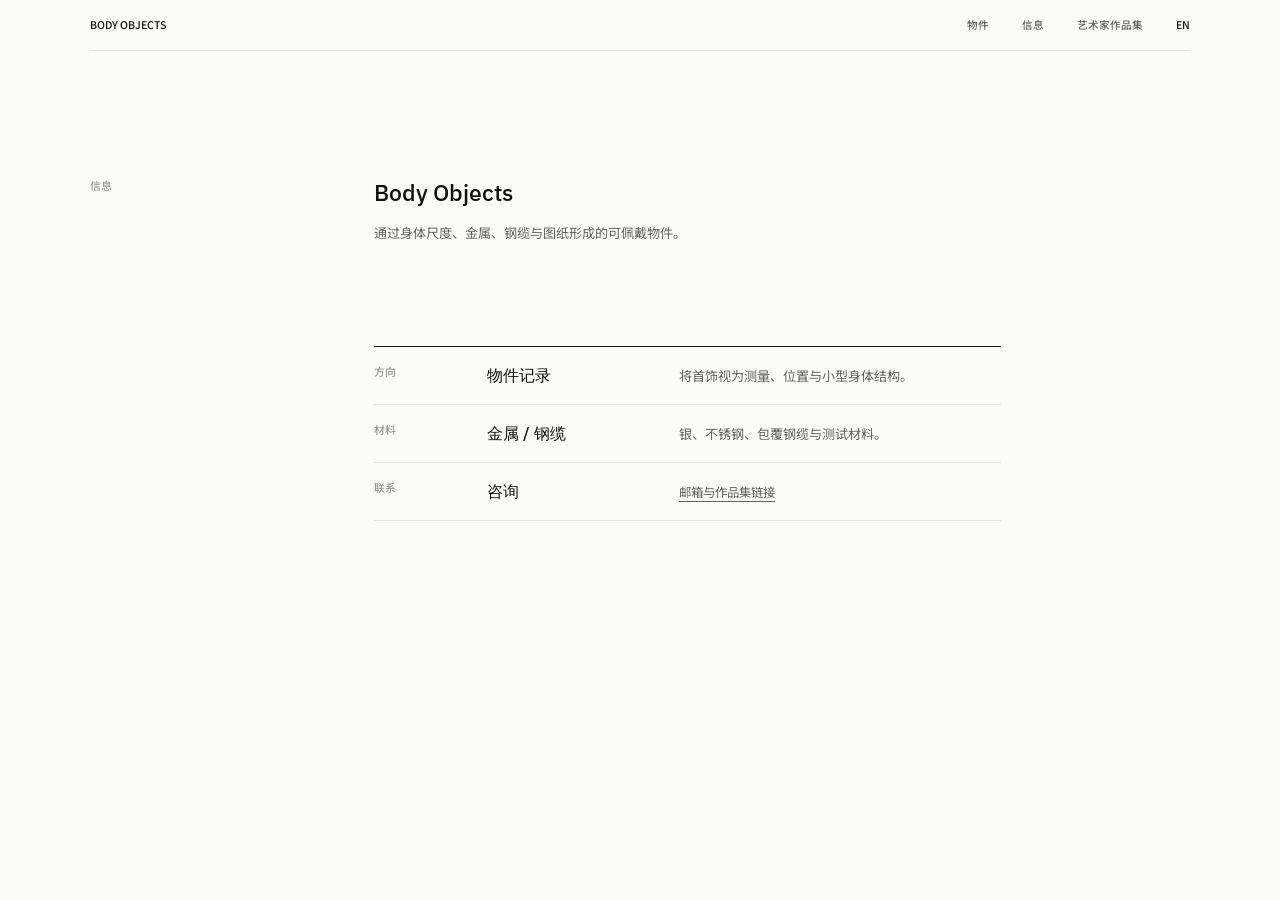
==== commit 0aef8f59: "text type" ====
--- a/about-zh.html
+++ b/about-zh.html
@@ -4,7 +4,7 @@
   <meta charset="UTF-8" />
   <meta name="viewport" content="width=device-width, initial-scale=1.0" />
   <title>信息 | Body Objects</title>
-  <link rel="stylesheet" href="style.css" />
+  <link rel="stylesheet" href="style.css?v=sans-archive-20260429" />
 </head>
 
 <body class="zh-site">
--- a/style.css
+++ b/style.css
@@ -1,36 +1,41 @@
+@import url("https://fonts.googleapis.com/css2?family=IBM+Plex+Mono:wght@400;500&family=IBM+Plex+Sans:wght@400;500;600&family=Noto+Sans+SC:wght@400;500;600&display=swap");
+
 * {
   box-sizing: border-box;
 }
 
 :root {
   color-scheme: light dark;
-  --paper: #ffffff;
-  --ink: #111111;
-  --muted: #747474;
-  --quiet: #a4a4a4;
-  --line: #dedede;
-  --line-strong: #111111;
-  --field: #f7f7f7;
-  --field-deep: #eeeeee;
-  --panel: rgba(255, 255, 255, 0.86);
-  --margin: clamp(20px, 5vw, 76px);
-  --gap: clamp(16px, 2.6vw, 36px);
+  --paper: #fbfbfa;
+  --ink: #101010;
+  --muted: #62625e;
+  --quiet: #989892;
+  --line: #e2e2de;
+  --line-strong: #171717;
+  --field: #f5f5f2;
+  --field-deep: #ecece7;
+  --panel: rgba(251, 251, 250, 0.9);
+  --margin: clamp(28px, 7vw, 132px);
+  --gap: clamp(22px, 3vw, 46px);
   --header-offset: 64px;
-  --sans: "Helvetica Neue", Helvetica, Arial, sans-serif;
-  --zh-sans: "PingFang SC", "Hiragino Sans GB", "Microsoft YaHei", "Noto Sans SC", "Source Han Sans SC", sans-serif;
+  --record-cols: minmax(44px, 0.42fr) minmax(140px, 1.36fr) 62px minmax(150px, 1.32fr) minmax(105px, 0.86fr) minmax(78px, 0.68fr);
+  --record-gap: clamp(14px, 1.8vw, 22px);
+  --sans: "IBM Plex Sans", "Inter", "Helvetica Neue", Arial, sans-serif;
+  --mono: "IBM Plex Mono", "SFMono-Regular", Consolas, "Liberation Mono", monospace;
+  --zh-sans: "Noto Sans SC", "Source Han Sans SC", "PingFang SC", "Hiragino Sans GB", "Microsoft YaHei", sans-serif;
 }
 
 @media (prefers-color-scheme: dark) {
   :root {
-    --paper: #0f0f0f;
-    --ink: #eeeeee;
-    --muted: #a8a8a8;
-    --quiet: #6f6f6f;
-    --line: #303030;
+    --paper: #101010;
+    --ink: #eeeeea;
+    --muted: #adada6;
+    --quiet: #73736e;
+    --line: #30302d;
     --line-strong: #d8d8d8;
-    --field: #171717;
-    --field-deep: #202020;
-    --panel: rgba(15, 15, 15, 0.86);
+    --field: #171715;
+    --field-deep: #20201d;
+    --panel: rgba(16, 16, 16, 0.9);
   }
 }
 
@@ -43,16 +48,28 @@
   background: var(--paper);
   color: var(--ink);
   font-family: var(--sans);
-  font-size: 0.92rem;
-  line-height: 1.42;
+  font-size: 0.88rem;
+  line-height: 1.5;
   letter-spacing: 0;
-  text-rendering: geometricPrecision;
+  font-weight: 400;
+  font-feature-settings: "kern";
+  text-rendering: optimizeLegibility;
   -webkit-font-smoothing: antialiased;
 }
 
 body.zh-site {
   font-family: var(--zh-sans);
   line-height: 1.62;
+}
+
+body,
+body * {
+  font-family: var(--sans) !important;
+}
+
+body.zh-site,
+body.zh-site * {
+  font-family: var(--zh-sans) !important;
 }
 
 body,
@@ -90,7 +107,7 @@
   display: grid;
   grid-template-columns: repeat(12, minmax(0, 1fr));
   gap: var(--gap);
-  align-items: start;
+  align-items: baseline;
   margin: 0 var(--margin);
   padding: 18px 0;
   border-bottom: 1px solid var(--line);
@@ -100,8 +117,9 @@
 
 .brand {
   grid-column: 1 / span 3;
-  font-size: 0.68rem;
-  font-weight: 700;
+  font-family: var(--mono) !important;
+  font-size: 0.66rem;
+  font-weight: 600;
   line-height: 1.25;
   text-transform: uppercase;
 }
@@ -110,9 +128,10 @@
   grid-column: 5 / -1;
   display: flex;
   justify-content: flex-end;
-  gap: clamp(18px, 3.2vw, 42px);
+  gap: clamp(16px, 2.6vw, 34px);
   color: var(--muted);
-  font-size: 0.68rem;
+  font-family: var(--mono) !important;
+  font-size: 0.66rem;
   line-height: 1.25;
   text-transform: uppercase;
 }
@@ -147,8 +166,19 @@
 h1,
 h2,
 h3 {
+  font-family: var(--sans) !important;
   font-weight: 500;
   letter-spacing: 0;
+}
+
+.home-statement h1,
+.page-heading h1,
+.object-heading h1,
+.info-main h1,
+.row-title,
+.entry-title h2,
+.method-step h2 {
+  font-family: var(--sans) !important;
 }
 
 .archive-mark,
@@ -167,6 +197,8 @@
 .image-caption {
   font-size: 0.68rem;
   line-height: 1.25;
+  font-family: var(--mono) !important;
+  font-weight: 500;
   text-transform: uppercase;
 }
 
@@ -187,11 +219,38 @@
   color: var(--quiet);
 }
 
+.zh-site .archive-mark,
+.zh-site .meta-label,
+.zh-site .row-code,
+.zh-site .row-year,
+.zh-site .row-material,
+.zh-site .row-type,
+.zh-site .row-status,
+.zh-site .preview-facts dt,
+.zh-site .facts-list dt,
+.zh-site .contact-list dt,
+.zh-site .method-step span,
+.zh-site .entry-code,
+.zh-site .entry-meta,
+.zh-site .image-caption,
+.zh-site .brand,
+.zh-site .nav,
+.zh-site .browser-heading h2,
+.zh-site .index-table-head,
+.zh-site .preview-media span,
+.zh-site .row-thumb span,
+.zh-site .catalog-image span,
+.zh-site .object-image span {
+  font-family: var(--zh-sans) !important;
+  font-weight: 500;
+}
+
 .small-link,
 .text-link {
   color: var(--muted);
   border-bottom: 1px solid currentColor;
   font-size: 0.78rem;
+  line-height: 1.35;
 }
 
 .small-link:hover,
@@ -202,10 +261,10 @@
 .home-index {
   display: grid;
   grid-template-columns: repeat(12, minmax(0, 1fr));
-  gap: var(--gap);
-  min-height: calc(100svh - var(--header-offset));
-  padding: clamp(54px, 8vw, 112px) 0 clamp(44px, 7vw, 88px);
-  align-content: space-between;
+  gap: clamp(64px, 8vw, 118px) var(--gap);
+  min-height: auto;
+  padding: clamp(82px, 10vw, 156px) 0 clamp(96px, 12vw, 180px);
+  align-content: start;
 }
 
 .home-index > .archive-mark {
@@ -213,15 +272,16 @@
 }
 
 .home-statement {
-  grid-column: 5 / span 5;
-  max-width: 560px;
+  grid-column: 3 / span 4;
+  max-width: 430px;
 }
 
 .home-statement h1 {
-  margin-bottom: 18px;
-  font-size: clamp(2.35rem, 5.2vw, 5.6rem);
-  line-height: 0.96;
-  text-transform: uppercase;
+  margin-bottom: 16px;
+  font-size: clamp(1.48rem, 2.25vw, 2.32rem);
+  line-height: 1.12;
+  font-weight: 500;
+  text-transform: none;
 }
 
 .home-statement p,
@@ -230,32 +290,33 @@
 .info-note {
   max-width: 460px;
   color: var(--muted);
-  font-size: 0.86rem;
-  line-height: 1.55;
+  font-size: 0.82rem;
+  line-height: 1.62;
 }
 
 .home-browser {
-  grid-column: 5 / -1;
-  align-self: end;
+  grid-column: 1 / -1;
+  align-self: start;
 }
 
 .index-browser {
   display: grid;
-  grid-template-columns: minmax(0, 1.2fr) minmax(260px, 0.8fr);
-  gap: var(--gap);
+  grid-template-columns: minmax(0, 7.4fr) minmax(260px, 3.2fr);
+  gap: clamp(34px, 4.5vw, 72px);
   align-items: start;
 }
 
 .browser-heading {
   display: grid;
-  grid-template-columns: minmax(72px, 0.24fr) minmax(0, 1fr);
-  gap: var(--gap);
+  grid-template-columns: 1fr auto;
+  gap: 18px;
   align-items: baseline;
-  margin-bottom: 10px;
+  margin-bottom: 18px;
 }
 
 .browser-heading h2 {
   color: var(--quiet);
+  font-family: var(--mono) !important;
   font-size: 0.68rem;
   line-height: 1.25;
   text-transform: uppercase;
@@ -270,13 +331,32 @@
   border-top: 1px solid var(--line-strong);
 }
 
+.index-browser .index-list {
+  border-top: 0;
+}
+
+.index-table-head {
+  display: grid;
+  grid-template-columns: var(--record-cols);
+  gap: var(--record-gap);
+  padding: 14px 0 12px;
+  border-top: 1px solid var(--line-strong);
+  border-bottom: 1px solid var(--line);
+  color: var(--quiet);
+  font-family: var(--mono) !important;
+  font-size: 0.64rem;
+  line-height: 1.25;
+  font-weight: 500;
+  text-transform: uppercase;
+}
+
 .index-row {
   display: grid;
-  grid-template-columns: 56px minmax(130px, 1.25fr) 74px minmax(150px, 0.9fr) minmax(126px, 0.82fr) 92px;
-  gap: 18px;
+  grid-template-columns: var(--record-cols);
+  gap: var(--record-gap);
   align-items: baseline;
-  min-height: 62px;
-  padding: 15px 0;
+  min-height: 68px;
+  padding: 19px 0;
   border-bottom: 1px solid var(--line);
 }
 
@@ -288,8 +368,9 @@
 
 .row-title {
   color: var(--ink);
-  font-size: clamp(1rem, 1.28vw, 1.16rem);
-  line-height: 1.12;
+  font-size: clamp(0.94rem, 0.95vw, 1rem);
+  line-height: 1.22;
+  font-weight: 500;
 }
 
 .index-row:hover .row-title,
@@ -312,13 +393,13 @@
 .index-preview {
   position: sticky;
   top: 96px;
-  min-height: min(54vh, 520px);
+  min-height: 390px;
   border-top: 1px solid var(--line-strong);
 }
 
 .preview-stage {
   position: relative;
-  min-height: min(54vh, 520px);
+  min-height: 390px;
 }
 
 .preview-empty,
@@ -326,9 +407,9 @@
   position: absolute;
   inset: 0;
   display: grid;
-  grid-template-rows: minmax(260px, 1fr) auto;
-  gap: 16px;
-  padding-top: 16px;
+  grid-template-rows: 254px auto;
+  gap: 18px;
+  padding-top: 18px;
   opacity: 0;
   pointer-events: none;
   transition: opacity 260ms ease;
@@ -361,9 +442,17 @@
 
 .preview-media {
   display: grid;
-  min-height: 360px;
+  min-height: 254px;
   place-items: center;
   color: var(--quiet);
+}
+
+.preview-media img,
+.catalog-image img,
+.object-image img {
+  width: 100%;
+  height: 100%;
+  object-fit: contain;
 }
 
 .preview-media span,
@@ -373,6 +462,7 @@
   position: relative;
   z-index: 2;
   color: var(--quiet);
+  font-family: var(--mono) !important;
   font-size: 0.68rem;
   line-height: 1.25;
   text-transform: uppercase;
@@ -483,7 +573,7 @@
   display: grid;
   grid-template-columns: 112px minmax(0, 1fr);
   gap: 18px;
-  padding: 10px 0;
+  padding: 11px 0;
   border-bottom: 1px solid var(--line);
 }
 
@@ -496,7 +586,7 @@
 }
 
 .home-footer {
-  grid-column: 5 / -1;
+  grid-column: 3 / -1;
   display: flex;
   flex-wrap: wrap;
   gap: 18px 34px;
@@ -510,7 +600,7 @@
 }
 
 .page-shell {
-  padding: clamp(72px, 10vw, 132px) 0 clamp(86px, 12vw, 160px);
+  padding: clamp(84px, 10vw, 146px) 0 clamp(104px, 12vw, 180px);
 }
 
 .page-intro,
@@ -520,7 +610,7 @@
   grid-template-columns: repeat(12, minmax(0, 1fr));
   gap: var(--gap);
   align-items: start;
-  margin-bottom: clamp(62px, 9vw, 124px);
+  margin-bottom: clamp(66px, 8vw, 118px);
 }
 
 .page-intro > .archive-mark,
@@ -532,16 +622,17 @@
 .page-heading,
 .object-heading,
 .info-main {
-  grid-column: 5 / -1;
+  grid-column: 4 / -2;
 }
 
 .page-heading h1,
 .object-heading h1,
 .info-main h1 {
   max-width: 720px;
-  margin-bottom: 18px;
-  font-size: clamp(1.55rem, 3.4vw, 3.6rem);
-  line-height: 1.04;
+  margin-bottom: 16px;
+  font-size: clamp(1.2rem, 1.8vw, 1.85rem);
+  line-height: 1.16;
+  font-weight: 500;
 }
 
 .catalog-browser {
@@ -555,7 +646,7 @@
 
 .catalog-entry {
   display: grid;
-  grid-template-columns: clamp(130px, 18vw, 240px) minmax(140px, 1fr) minmax(240px, 1.1fr);
+  grid-template-columns: clamp(120px, 15vw, 196px) minmax(160px, 1fr) minmax(260px, 1.2fr);
   gap: var(--gap);
   padding: clamp(26px, 4.2vw, 52px) 0;
   border-bottom: 1px solid var(--line);
@@ -570,8 +661,8 @@
 
 .entry-title h2 {
   margin: 8px 0 14px;
-  font-size: clamp(1.24rem, 2vw, 2rem);
-  line-height: 1.08;
+  font-size: clamp(1.06rem, 1.45vw, 1.42rem);
+  line-height: 1.14;
 }
 
 .entry-title p {
@@ -610,8 +701,8 @@
 
 .object-record {
   display: grid;
-  grid-template-columns: minmax(0, 1.15fr) minmax(260px, 0.85fr);
-  gap: var(--gap);
+  grid-template-columns: minmax(0, 6.8fr) minmax(280px, 4fr);
+  gap: clamp(34px, 4.5vw, 72px);
   align-items: start;
 }
 
@@ -623,7 +714,7 @@
 
 .object-image {
   display: grid;
-  min-height: clamp(260px, 34vw, 520px);
+  min-height: clamp(220px, 28vw, 430px);
   place-items: center;
 }
 
@@ -656,15 +747,14 @@
 }
 
 .info-layout {
-  min-height: calc(100svh - var(--header-offset));
-  padding: clamp(72px, 10vw, 132px) 0 clamp(62px, 8vw, 112px);
-  align-items: center;
+  min-height: auto;
+  padding: clamp(84px, 10vw, 146px) 0 clamp(104px, 12vw, 180px);
+  align-items: start;
 }
 
 .info-main {
-  display: grid;
-  grid-template-columns: minmax(0, 0.9fr) minmax(180px, 0.42fr);
-  gap: var(--gap);
+  display: block;
+  max-width: 640px;
   align-items: start;
 }
 
@@ -680,20 +770,10 @@
   border-bottom: 1px solid currentColor;
 }
 
-.contact-portrait {
-  border: 1px solid var(--line);
-  background: var(--field);
-}
-
-.contact-portrait img {
-  width: 100%;
-  height: auto;
-}
-
 .method-list {
-  grid-column: 5 / -1;
-  width: calc((((100% - (var(--gap) * 11)) / 12) * 8) + (var(--gap) * 7));
-  margin-left: calc((((100% - (var(--gap) * 11)) / 12) * 4) + (var(--gap) * 4));
+  grid-column: 4 / -2;
+  width: calc((((100% - (var(--gap) * 11)) / 12) * 7) + (var(--gap) * 6));
+  margin-left: calc((((100% - (var(--gap) * 11)) / 12) * 3) + (var(--gap) * 3));
 }
 
 .method-step {
@@ -716,7 +796,7 @@
 }
 
 .notes-page .catalog-entry {
-  grid-template-columns: clamp(120px, 16vw, 210px) minmax(120px, 0.8fr) minmax(230px, 1fr);
+  grid-template-columns: clamp(110px, 14vw, 176px) minmax(150px, 0.9fr) minmax(250px, 1.25fr);
 }
 
 @media (hover: hover) and (pointer: fine) {
@@ -747,6 +827,14 @@
 
   .home-browser {
     align-self: start;
+  }
+
+  .index-table-head {
+    grid-template-columns: 56px minmax(130px, 1.1fr) 74px minmax(160px, 1fr) minmax(118px, 0.8fr);
+  }
+
+  .index-table-head span:last-child {
+    display: none;
   }
 
   .index-row {
@@ -808,12 +896,20 @@
   }
 
   .home-statement h1 {
-    font-size: clamp(2.4rem, 16vw, 4.6rem);
+    font-size: clamp(1.9rem, 9vw, 2.7rem);
   }
 
   .browser-heading {
     grid-template-columns: 1fr;
     gap: 6px;
+  }
+
+  .index-table-head {
+    display: none;
+  }
+
+  .index-browser .index-list {
+    border-top: 1px solid var(--line-strong);
   }
 
   .index-row {
@@ -912,10 +1008,6 @@
     grid-template-columns: 1fr;
   }
 
-  .contact-portrait {
-    max-width: 260px;
-  }
-
   .method-step {
     grid-template-columns: 52px minmax(0, 1fr);
     gap: 14px 18px;
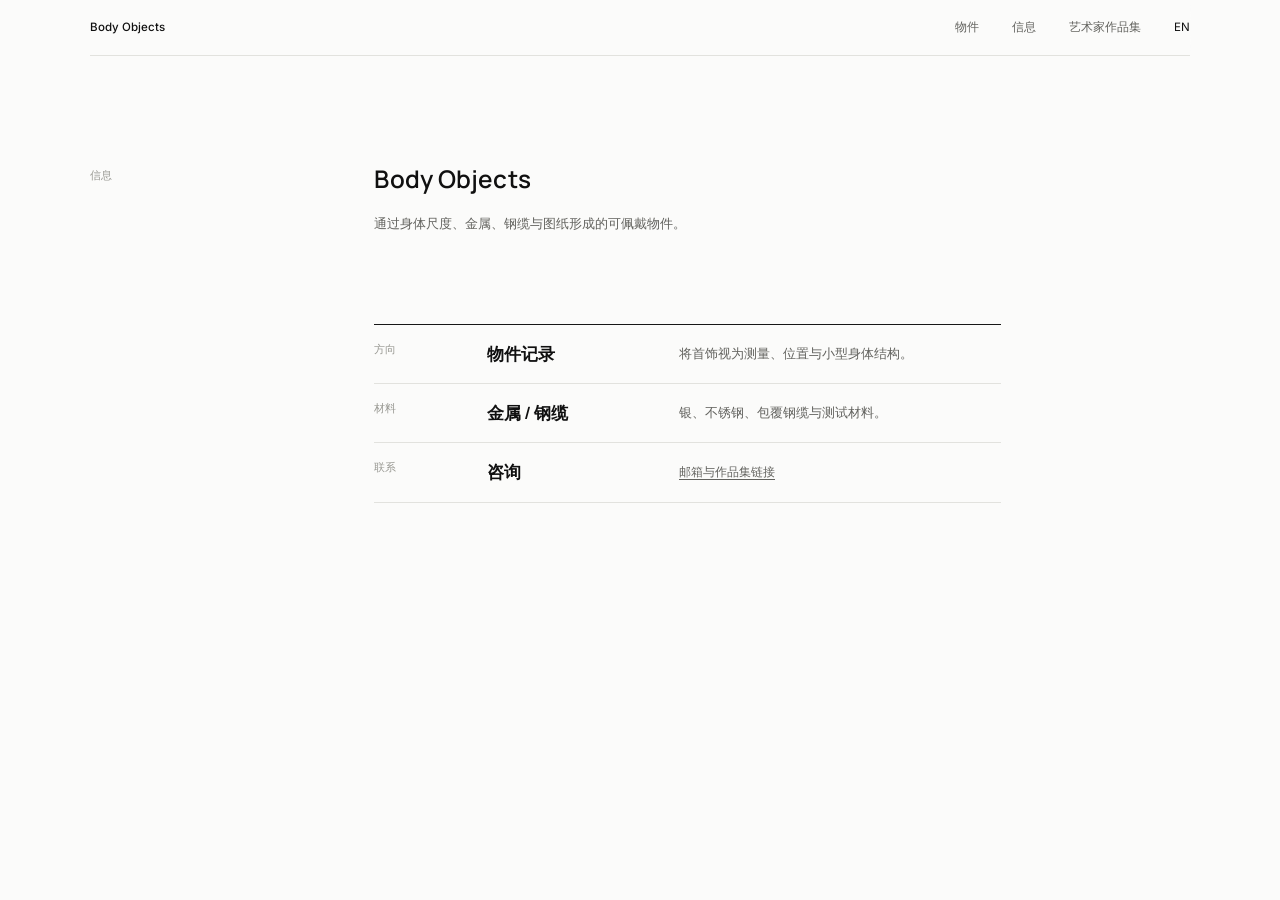
==== commit cb6c49be: "simplify the webpage" ====
--- a/about-zh.html
+++ b/about-zh.html
@@ -4,7 +4,7 @@
   <meta charset="UTF-8" />
   <meta name="viewport" content="width=device-width, initial-scale=1.0" />
   <title>信息 | Body Objects</title>
-  <link rel="stylesheet" href="style.css?v=sans-archive-20260429" />
+  <link rel="stylesheet" href="style.css?v=manrope-archive-20260429" />
 </head>
 
 <body class="zh-site">
--- a/style.css
+++ b/style.css
@@ -1,4 +1,4 @@
-@import url("https://fonts.googleapis.com/css2?family=IBM+Plex+Mono:wght@400;500&family=IBM+Plex+Sans:wght@400;500;600&family=Noto+Sans+SC:wght@400;500;600&display=swap");
+@import url("https://fonts.googleapis.com/css2?family=IBM+Plex+Mono:wght@400;500&family=Inter:wght@400;500;600&family=Manrope:wght@500;600&display=swap");
 
 * {
   box-sizing: border-box;
@@ -20,9 +20,9 @@
   --header-offset: 64px;
   --record-cols: minmax(44px, 0.42fr) minmax(140px, 1.36fr) 62px minmax(150px, 1.32fr) minmax(105px, 0.86fr) minmax(78px, 0.68fr);
   --record-gap: clamp(14px, 1.8vw, 22px);
-  --sans: "IBM Plex Sans", "Inter", "Helvetica Neue", Arial, sans-serif;
-  --mono: "IBM Plex Mono", "SFMono-Regular", Consolas, "Liberation Mono", monospace;
-  --zh-sans: "Noto Sans SC", "Source Han Sans SC", "PingFang SC", "Hiragino Sans GB", "Microsoft YaHei", sans-serif;
+  --display: "Manrope", "Inter", "Helvetica Neue", Arial, sans-serif;
+  --body: "Inter", "Helvetica Neue", Arial, sans-serif;
+  --mono: "IBM Plex Mono", "SF Mono", "Roboto Mono", monospace;
 }
 
 @media (prefers-color-scheme: dark) {
@@ -47,7 +47,7 @@
   margin: 0;
   background: var(--paper);
   color: var(--ink);
-  font-family: var(--sans);
+  font-family: var(--body);
   font-size: 0.88rem;
   line-height: 1.5;
   letter-spacing: 0;
@@ -58,21 +58,13 @@
 }
 
 body.zh-site {
-  font-family: var(--zh-sans);
   line-height: 1.62;
 }
 
-body,
-body * {
-  font-family: var(--sans) !important;
-}
-
-body.zh-site,
-body.zh-site * {
-  font-family: var(--zh-sans) !important;
-}
-
-body,
+body :where(a, p, span, li, dd, figcaption, small) {
+  font-family: inherit;
+}
+
 button,
 input,
 textarea {
@@ -109,7 +101,7 @@
   gap: var(--gap);
   align-items: baseline;
   margin: 0 var(--margin);
-  padding: 18px 0;
+  padding: 20px 0 18px;
   border-bottom: 1px solid var(--line);
   background: var(--panel);
   backdrop-filter: blur(14px);
@@ -117,11 +109,10 @@
 
 .brand {
   grid-column: 1 / span 3;
-  font-family: var(--mono) !important;
-  font-size: 0.66rem;
-  font-weight: 600;
-  line-height: 1.25;
-  text-transform: uppercase;
+  font-family: var(--body);
+  font-size: 0.72rem;
+  font-weight: 500;
+  line-height: 1.35;
 }
 
 .nav {
@@ -130,10 +121,9 @@
   justify-content: flex-end;
   gap: clamp(16px, 2.6vw, 34px);
   color: var(--muted);
-  font-family: var(--mono) !important;
-  font-size: 0.66rem;
-  line-height: 1.25;
-  text-transform: uppercase;
+  font-family: var(--body);
+  font-size: 0.72rem;
+  line-height: 1.35;
 }
 
 .nav a {
@@ -166,9 +156,9 @@
 h1,
 h2,
 h3 {
-  font-family: var(--sans) !important;
-  font-weight: 500;
-  letter-spacing: 0;
+  font-family: var(--display);
+  font-weight: 600;
+  letter-spacing: 0.005em;
 }
 
 .home-statement h1,
@@ -178,7 +168,7 @@
 .row-title,
 .entry-title h2,
 .method-step h2 {
-  font-family: var(--sans) !important;
+  font-family: var(--display);
 }
 
 .archive-mark,
@@ -191,14 +181,22 @@
 .preview-facts dt,
 .facts-list dt,
 .contact-list dt,
+.entry-data dt,
 .method-step span,
 .entry-code,
 .entry-meta,
+.browser-heading h2,
+.index-table-head,
+.preview-media span,
+.row-thumb span,
+.catalog-image span,
+.object-image span,
 .image-caption {
-  font-size: 0.68rem;
+  font-size: 0.66rem;
   line-height: 1.25;
-  font-family: var(--mono) !important;
-  font-weight: 500;
+  font-family: var(--mono);
+  font-weight: 400;
+  letter-spacing: 0.01em;
   text-transform: uppercase;
 }
 
@@ -212,37 +210,22 @@
 .preview-facts dt,
 .facts-list dt,
 .contact-list dt,
+.entry-data dt,
 .method-step span,
 .entry-code,
 .entry-meta,
+.browser-heading h2,
+.index-table-head,
+.preview-media span,
+.row-thumb span,
+.catalog-image span,
+.object-image span,
 .image-caption {
   color: var(--quiet);
 }
 
-.zh-site .archive-mark,
-.zh-site .meta-label,
-.zh-site .row-code,
-.zh-site .row-year,
-.zh-site .row-material,
-.zh-site .row-type,
-.zh-site .row-status,
-.zh-site .preview-facts dt,
-.zh-site .facts-list dt,
-.zh-site .contact-list dt,
-.zh-site .method-step span,
-.zh-site .entry-code,
-.zh-site .entry-meta,
-.zh-site .image-caption,
-.zh-site .brand,
-.zh-site .nav,
-.zh-site .browser-heading h2,
-.zh-site .index-table-head,
-.zh-site .preview-media span,
-.zh-site .row-thumb span,
-.zh-site .catalog-image span,
-.zh-site .object-image span {
-  font-family: var(--zh-sans) !important;
-  font-weight: 500;
+.archive-mark {
+  padding-top: 0.32rem;
 }
 
 .small-link,
@@ -251,6 +234,7 @@
   border-bottom: 1px solid currentColor;
   font-size: 0.78rem;
   line-height: 1.35;
+  font-weight: 400;
 }
 
 .small-link:hover,
@@ -261,9 +245,9 @@
 .home-index {
   display: grid;
   grid-template-columns: repeat(12, minmax(0, 1fr));
-  gap: clamp(64px, 8vw, 118px) var(--gap);
+  gap: clamp(58px, 7vw, 104px) var(--gap);
   min-height: auto;
-  padding: clamp(82px, 10vw, 156px) 0 clamp(96px, 12vw, 180px);
+  padding: clamp(72px, 8vw, 128px) 0 clamp(92px, 11vw, 168px);
   align-content: start;
 }
 
@@ -272,15 +256,16 @@
 }
 
 .home-statement {
-  grid-column: 3 / span 4;
-  max-width: 430px;
+  grid-column: 4 / span 5;
+  max-width: 560px;
 }
 
 .home-statement h1 {
-  margin-bottom: 16px;
-  font-size: clamp(1.48rem, 2.25vw, 2.32rem);
-  line-height: 1.12;
-  font-weight: 500;
+  margin-bottom: 18px;
+  font-size: clamp(1.72rem, 2.2vw, 2.28rem);
+  line-height: 1.18;
+  font-weight: 600;
+  letter-spacing: 0.005em;
   text-transform: none;
 }
 
@@ -290,8 +275,9 @@
 .info-note {
   max-width: 460px;
   color: var(--muted);
-  font-size: 0.82rem;
-  line-height: 1.62;
+  font-size: 0.84rem;
+  line-height: 1.68;
+  font-weight: 400;
 }
 
 .home-browser {
@@ -301,8 +287,8 @@
 
 .index-browser {
   display: grid;
-  grid-template-columns: minmax(0, 7.4fr) minmax(260px, 3.2fr);
-  gap: clamp(34px, 4.5vw, 72px);
+  grid-template-columns: minmax(0, 7.8fr) minmax(250px, 2.7fr);
+  gap: clamp(30px, 4vw, 58px);
   align-items: start;
 }
 
@@ -311,12 +297,11 @@
   grid-template-columns: 1fr auto;
   gap: 18px;
   align-items: baseline;
-  margin-bottom: 18px;
+  margin-bottom: 16px;
 }
 
 .browser-heading h2 {
   color: var(--quiet);
-  font-family: var(--mono) !important;
   font-size: 0.68rem;
   line-height: 1.25;
   text-transform: uppercase;
@@ -339,14 +324,13 @@
   display: grid;
   grid-template-columns: var(--record-cols);
   gap: var(--record-gap);
-  padding: 14px 0 12px;
+  padding: 13px 0 11px;
   border-top: 1px solid var(--line-strong);
   border-bottom: 1px solid var(--line);
   color: var(--quiet);
-  font-family: var(--mono) !important;
-  font-size: 0.64rem;
+  font-size: 0.62rem;
   line-height: 1.25;
-  font-weight: 500;
+  font-weight: 400;
   text-transform: uppercase;
 }
 
@@ -355,8 +339,8 @@
   grid-template-columns: var(--record-cols);
   gap: var(--record-gap);
   align-items: baseline;
-  min-height: 68px;
-  padding: 19px 0;
+  min-height: 64px;
+  padding: 18px 0;
   border-bottom: 1px solid var(--line);
 }
 
@@ -368,9 +352,10 @@
 
 .row-title {
   color: var(--ink);
-  font-size: clamp(0.94rem, 0.95vw, 1rem);
-  line-height: 1.22;
+  font-size: 0.66rem;
+  line-height: 1.25;
   font-weight: 500;
+  letter-spacing: 0.01em;
 }
 
 .index-row:hover .row-title,
@@ -393,13 +378,13 @@
 .index-preview {
   position: sticky;
   top: 96px;
-  min-height: 390px;
+  min-height: 358px;
   border-top: 1px solid var(--line-strong);
 }
 
 .preview-stage {
   position: relative;
-  min-height: 390px;
+  min-height: 358px;
 }
 
 .preview-empty,
@@ -407,9 +392,9 @@
   position: absolute;
   inset: 0;
   display: grid;
-  grid-template-rows: 254px auto;
-  gap: 18px;
-  padding-top: 18px;
+  grid-template-rows: 220px auto;
+  gap: 16px;
+  padding-top: 16px;
   opacity: 0;
   pointer-events: none;
   transition: opacity 260ms ease;
@@ -442,7 +427,7 @@
 
 .preview-media {
   display: grid;
-  min-height: 254px;
+  min-height: 220px;
   place-items: center;
   color: var(--quiet);
 }
@@ -462,7 +447,6 @@
   position: relative;
   z-index: 2;
   color: var(--quiet);
-  font-family: var(--mono) !important;
   font-size: 0.68rem;
   line-height: 1.25;
   text-transform: uppercase;
@@ -573,7 +557,7 @@
   display: grid;
   grid-template-columns: 112px minmax(0, 1fr);
   gap: 18px;
-  padding: 11px 0;
+  padding: 10px 0;
   border-bottom: 1px solid var(--line);
 }
 
@@ -581,8 +565,9 @@
 .facts-list dd,
 .contact-list dd {
   color: var(--muted);
-  font-size: 0.8rem;
-  line-height: 1.45;
+  font-size: 0.81rem;
+  line-height: 1.5;
+  font-weight: 400;
 }
 
 .home-footer {
@@ -593,6 +578,7 @@
   align-self: end;
   color: var(--muted);
   font-size: 0.78rem;
+  font-weight: 400;
 }
 
 .home-footer a {
@@ -600,7 +586,7 @@
 }
 
 .page-shell {
-  padding: clamp(84px, 10vw, 146px) 0 clamp(104px, 12vw, 180px);
+  padding: clamp(78px, 8.5vw, 132px) 0 clamp(104px, 12vw, 180px);
 }
 
 .page-intro,
@@ -610,7 +596,7 @@
   grid-template-columns: repeat(12, minmax(0, 1fr));
   gap: var(--gap);
   align-items: start;
-  margin-bottom: clamp(66px, 8vw, 118px);
+  margin-bottom: clamp(58px, 7vw, 104px);
 }
 
 .page-intro > .archive-mark,
@@ -623,16 +609,30 @@
 .object-heading,
 .info-main {
   grid-column: 4 / -2;
+  max-width: 760px;
 }
 
 .page-heading h1,
 .object-heading h1,
 .info-main h1 {
   max-width: 720px;
-  margin-bottom: 16px;
-  font-size: clamp(1.2rem, 1.8vw, 1.85rem);
-  line-height: 1.16;
-  font-weight: 500;
+  margin-bottom: 18px;
+  font-size: clamp(1.46rem, 1.9vw, 1.96rem);
+  line-height: 1.2;
+  font-weight: 600;
+  letter-spacing: 0.005em;
+}
+
+.page-heading .page-note,
+.object-heading .object-note,
+.info-main .info-note {
+  max-width: 520px;
+}
+
+.portfolio-statement-title {
+  font-family: "Helvetica Neue", Helvetica, Arial, sans-serif;
+  font-weight: 400;
+  letter-spacing: 0;
 }
 
 .catalog-browser {
@@ -648,7 +648,7 @@
   display: grid;
   grid-template-columns: clamp(120px, 15vw, 196px) minmax(160px, 1fr) minmax(260px, 1.2fr);
   gap: var(--gap);
-  padding: clamp(26px, 4.2vw, 52px) 0;
+  padding: clamp(28px, 4vw, 48px) 0;
   border-bottom: 1px solid var(--line);
   align-items: stretch;
 }
@@ -660,16 +660,18 @@
 }
 
 .entry-title h2 {
-  margin: 8px 0 14px;
-  font-size: clamp(1.06rem, 1.45vw, 1.42rem);
-  line-height: 1.14;
+  margin: 10px 0 14px;
+  font-size: clamp(1.12rem, 1.35vw, 1.38rem);
+  line-height: 1.2;
+  font-weight: 600;
+  letter-spacing: 0.005em;
 }
 
 .entry-title p {
   max-width: 320px;
   color: var(--muted);
-  font-size: 0.82rem;
-  line-height: 1.5;
+  font-size: 0.83rem;
+  line-height: 1.58;
 }
 
 .entry-data {
@@ -696,7 +698,8 @@
 
 .entry-data dd {
   color: var(--muted);
-  font-size: 0.8rem;
+  font-size: 0.81rem;
+  line-height: 1.5;
 }
 
 .object-record {
@@ -736,7 +739,7 @@
 }
 
 .object-note {
-  margin-bottom: 28px;
+  margin-bottom: 30px;
 }
 
 .object-actions {
@@ -748,7 +751,7 @@
 
 .info-layout {
   min-height: auto;
-  padding: clamp(84px, 10vw, 146px) 0 clamp(104px, 12vw, 180px);
+  padding: clamp(78px, 8.5vw, 132px) 0 clamp(104px, 12vw, 180px);
   align-items: start;
 }
 
@@ -785,14 +788,17 @@
 }
 
 .method-step h2 {
-  font-size: 1rem;
-  line-height: 1.25;
+  font-size: 1.06rem;
+  line-height: 1.32;
+  font-weight: 600;
+  letter-spacing: 0.005em;
 }
 
 .method-step p {
   max-width: 420px;
   color: var(--muted);
-  font-size: 0.82rem;
+  font-size: 0.83rem;
+  line-height: 1.58;
 }
 
 .notes-page .catalog-entry {
@@ -879,6 +885,7 @@
   .home-index {
     min-height: auto;
     padding: 46px 0 72px;
+    row-gap: 30px;
   }
 
   .home-index > .archive-mark,
@@ -896,7 +903,11 @@
   }
 
   .home-statement h1 {
-    font-size: clamp(1.9rem, 9vw, 2.7rem);
+    font-size: clamp(1.68rem, 8vw, 2.32rem);
+  }
+
+  .archive-mark {
+    padding-top: 0;
   }
 
   .browser-heading {
@@ -938,7 +949,7 @@
   }
 
   .row-title {
-    font-size: 1.05rem;
+    font-size: 0.66rem;
   }
 
   .row-status {
@@ -947,6 +958,12 @@
 
   .page-shell {
     padding: 54px 0 92px;
+  }
+
+  .page-intro,
+  .object-hero,
+  .info-layout {
+    row-gap: 18px;
   }
 
   .page-intro,
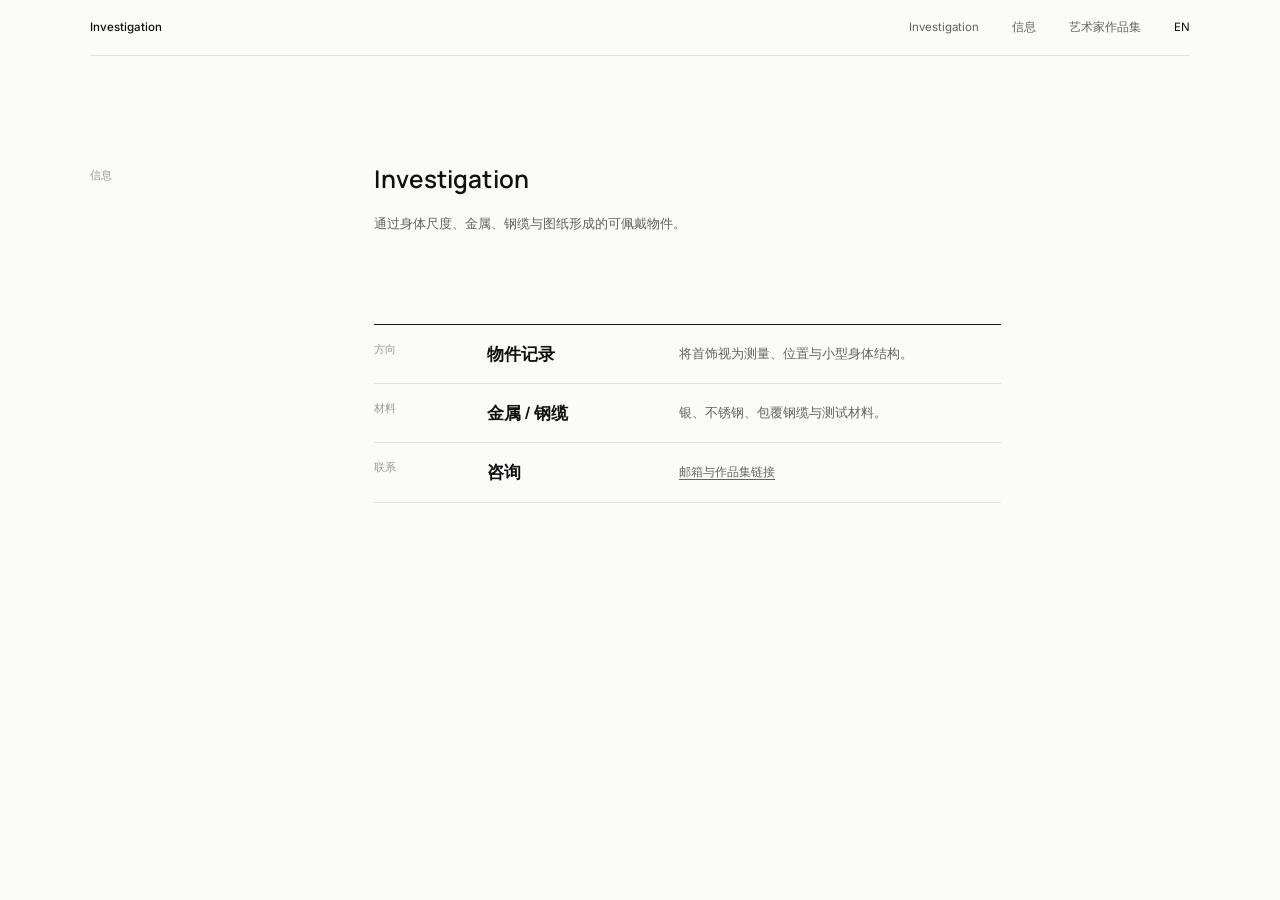
==== commit 1bb045b7: "re1" ====
--- a/about-zh.html
+++ b/about-zh.html
@@ -3,16 +3,16 @@
 <head>
   <meta charset="UTF-8" />
   <meta name="viewport" content="width=device-width, initial-scale=1.0" />
-  <title>信息 | Body Objects</title>
+  <title>信息 | Investigation</title>
   <link rel="stylesheet" href="style.css?v=manrope-archive-20260429" />
 </head>
 
 <body class="zh-site">
   <header class="site-header">
-    <a class="brand" href="index-zh.html">Body Objects</a>
+    <a class="brand" href="index-zh.html">Investigation</a>
 
     <nav class="nav" aria-label="主导航">
-      <a href="objects-zh.html">物件</a>
+      <a href="index-zh.html">Investigation</a>
       <a href="contact-zh.html">信息</a>
       <a href="https://zhouheyang2025.github.io/" target="_blank" rel="noopener">艺术家作品集</a>
       <a class="language-link" href="about.html">EN</a>
@@ -24,7 +24,7 @@
       <p class="archive-mark">信息</p>
 
       <div class="page-heading">
-        <h1>Body Objects</h1>
+        <h1>Investigation</h1>
         <p class="page-note">通过身体尺度、金属、钢缆与图纸形成的可佩戴物件。</p>
       </div>
     </section>
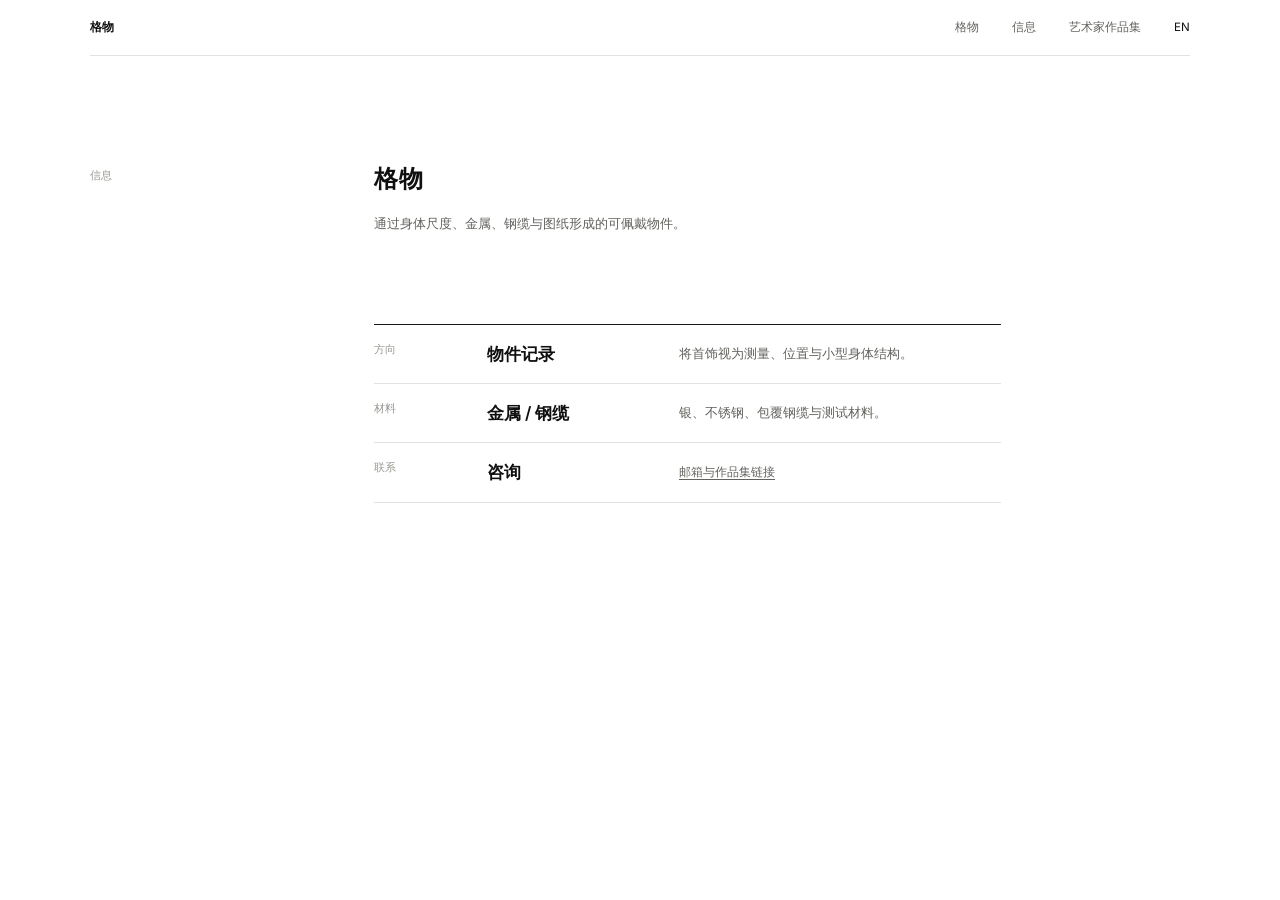
==== commit e879274d: "layout adjust" ====
--- a/about-zh.html
+++ b/about-zh.html
@@ -3,16 +3,16 @@
 <head>
   <meta charset="UTF-8" />
   <meta name="viewport" content="width=device-width, initial-scale=1.0" />
-  <title>信息 | Investigation</title>
+  <title>信息 | 格物</title>
   <link rel="stylesheet" href="style.css?v=manrope-archive-20260429" />
 </head>
 
 <body class="zh-site">
   <header class="site-header">
-    <a class="brand" href="index-zh.html">Investigation</a>
+    <a class="brand" href="index-zh.html">格物</a>
 
     <nav class="nav" aria-label="主导航">
-      <a href="index-zh.html">Investigation</a>
+      <a href="index-zh.html">格物</a>
       <a href="contact-zh.html">信息</a>
       <a href="https://zhouheyang2025.github.io/" target="_blank" rel="noopener">艺术家作品集</a>
       <a class="language-link" href="about.html">EN</a>
@@ -24,7 +24,7 @@
       <p class="archive-mark">信息</p>
 
       <div class="page-heading">
-        <h1>Investigation</h1>
+        <h1>格物</h1>
         <p class="page-note">通过身体尺度、金属、钢缆与图纸形成的可佩戴物件。</p>
       </div>
     </section>
--- a/style.css
+++ b/style.css
@@ -1,4 +1,4 @@
-@import url("https://fonts.googleapis.com/css2?family=IBM+Plex+Mono:wght@400;500&family=Inter:wght@400;500;600&family=Manrope:wght@500;600&display=swap");
+@import url("https://fonts.googleapis.com/css2?family=Inter:wght@400;500;600;700&display=swap");
 
 * {
   box-sizing: border-box;
@@ -6,7 +6,7 @@
 
 :root {
   color-scheme: light dark;
-  --paper: #fbfbfa;
+  --paper: #ffffff;
   --ink: #101010;
   --muted: #62625e;
   --quiet: #989892;
@@ -14,20 +14,21 @@
   --line-strong: #171717;
   --field: #f5f5f2;
   --field-deep: #ecece7;
-  --panel: rgba(251, 251, 250, 0.9);
+  --row-active: rgba(16, 16, 16, 0.035);
+  --panel: rgba(255, 255, 255, 0.9);
   --margin: clamp(28px, 7vw, 132px);
   --gap: clamp(22px, 3vw, 46px);
   --header-offset: 64px;
   --record-cols: minmax(44px, 0.42fr) minmax(140px, 1.36fr) 62px minmax(150px, 1.32fr) minmax(105px, 0.86fr) minmax(78px, 0.68fr);
   --record-gap: clamp(14px, 1.8vw, 22px);
-  --display: "Manrope", "Inter", "Helvetica Neue", Arial, sans-serif;
+  --display: "Inter", "Helvetica Neue", Arial, sans-serif;
   --body: "Inter", "Helvetica Neue", Arial, sans-serif;
-  --mono: "IBM Plex Mono", "SF Mono", "Roboto Mono", monospace;
+  --mono: "Inter", "Helvetica Neue", Arial, sans-serif;
 }
 
 @media (prefers-color-scheme: dark) {
   :root {
-    --paper: #101010;
+    --paper: #0f0f0f;
     --ink: #eeeeea;
     --muted: #adada6;
     --quiet: #73736e;
@@ -35,7 +36,8 @@
     --line-strong: #d8d8d8;
     --field: #171715;
     --field-deep: #20201d;
-    --panel: rgba(16, 16, 16, 0.9);
+    --row-active: rgba(238, 238, 234, 0.06);
+    --panel: rgba(15, 15, 15, 0.9);
   }
 }
 
@@ -111,7 +113,7 @@
   grid-column: 1 / span 3;
   font-family: var(--body);
   font-size: 0.72rem;
-  font-weight: 500;
+  font-weight: 700;
   line-height: 1.35;
 }
 
@@ -1039,3 +1041,1238 @@
     grid-column: 2;
   }
 }
+
+/* Refined homepage layout: click-driven table and preview. */
+.home-index--interactive {
+  --record-cols: minmax(46px, 0.42fr) minmax(138px, 1.18fr) minmax(54px, 0.5fr) minmax(148px, 1.28fr) minmax(104px, 0.86fr) minmax(86px, 0.72fr);
+  display: grid;
+  grid-template-columns: minmax(0, 1fr) clamp(276px, 24vw, 376px);
+  column-gap: clamp(46px, 6vw, 92px);
+  row-gap: 0;
+  min-height: auto;
+  padding: clamp(70px, 7.4vw, 118px) 0 clamp(92px, 11vw, 162px);
+  align-items: start;
+}
+
+.home-index--interactive > .archive-mark {
+  grid-column: 1;
+  color: var(--quiet);
+  padding-top: 0;
+  font-size: 0.64rem;
+  letter-spacing: 0.08em;
+}
+
+.home-index--interactive .home-statement {
+  grid-column: 1;
+  max-width: 620px;
+  margin-top: clamp(30px, 4vw, 54px);
+}
+
+.home-index--interactive .home-statement h1 {
+  margin-bottom: 24px;
+  font-family: var(--display);
+  font-size: clamp(1.46rem, 2vw, 2rem);
+  line-height: 1.18;
+  font-weight: 600;
+  letter-spacing: 0;
+  text-transform: none;
+}
+
+.home-index--interactive .home-statement p {
+  max-width: 510px;
+  color: var(--muted);
+  font-size: 0.88rem;
+  line-height: 1.64;
+  font-weight: 400;
+}
+
+.home-index--interactive .home-browser {
+  grid-column: 1;
+  display: block;
+  width: 100%;
+  margin-top: clamp(66px, 7.2vw, 108px);
+  align-self: start;
+}
+
+.home-index--interactive .browser-heading {
+  display: block;
+  margin-bottom: 18px;
+}
+
+.home-index--interactive .browser-heading h2,
+.home-index--interactive .index-table-head {
+  font-family: var(--body);
+  font-size: 0.64rem;
+  font-weight: 500;
+  letter-spacing: 0.055em;
+}
+
+.home-index--interactive .index-table-head {
+  display: grid;
+  grid-template-columns: var(--record-cols);
+  gap: var(--record-gap);
+  padding: 12px 0 10px;
+  border-top: 1px solid var(--line-strong);
+  border-bottom: 1px solid var(--line);
+}
+
+.home-index--interactive .index-table-head span:last-child {
+  display: block;
+}
+
+.home-index--interactive .index-list {
+  border-top: 0;
+}
+
+.home-index--interactive .index-row {
+  width: 100%;
+  appearance: none;
+  display: grid;
+  grid-template-columns: var(--record-cols);
+  gap: var(--record-gap);
+  align-items: baseline;
+  min-height: 62px;
+  margin: 0;
+  padding: 17px 0;
+  border: 0;
+  border-bottom: 1px solid var(--line);
+  border-radius: 0;
+  background: transparent;
+  color: inherit;
+  font: inherit;
+  text-align: left;
+  cursor: pointer;
+}
+
+.home-index--interactive .index-row:hover {
+  color: var(--ink);
+  background: var(--field);
+}
+
+.home-index--interactive .index-row:focus-visible {
+  color: var(--ink);
+  outline: 1px solid var(--ink);
+  outline-offset: 4px;
+}
+
+.home-index--interactive .index-row.is-active {
+  color: var(--ink);
+  border-bottom-color: var(--line-strong);
+  background: var(--row-active);
+}
+
+.home-index--interactive .index-row:hover .row-title,
+.home-index--interactive .index-row:focus-visible .row-title,
+.home-index--interactive .index-row.is-active .row-title {
+  color: var(--ink);
+}
+
+.home-index--interactive .row-title {
+  color: var(--ink);
+  font-family: var(--body);
+  font-size: 0.76rem;
+  line-height: 1.32;
+  font-weight: 500;
+  letter-spacing: 0;
+}
+
+.home-index--interactive .row-code,
+.home-index--interactive .row-year,
+.home-index--interactive .row-material,
+.home-index--interactive .row-type,
+.home-index--interactive .row-status {
+  display: block;
+  grid-column: auto;
+  color: var(--muted);
+  font-family: var(--body);
+  font-size: 0.68rem;
+  font-weight: 400;
+  line-height: 1.35;
+  letter-spacing: 0;
+  text-transform: none;
+}
+
+.home-index--interactive .row-code {
+  color: var(--quiet);
+}
+
+.home-index--interactive .row-thumb {
+  display: none;
+}
+
+.home-index--interactive .home-preview {
+  display: block;
+  grid-column: 2;
+  grid-row: 3;
+  align-self: start;
+  position: sticky;
+  top: 96px;
+  min-height: clamp(330px, 42vw, 500px);
+  margin-top: 32px;
+  border-top: 1px solid var(--line-strong);
+}
+
+.home-index--interactive .preview-stage {
+  position: relative;
+  min-height: inherit;
+}
+
+.home-index--interactive .preview-card {
+  position: absolute;
+  inset: 0;
+  display: grid;
+  grid-template-rows: auto 1fr;
+  gap: 18px;
+  padding-top: 18px;
+  opacity: 0;
+  visibility: hidden;
+  pointer-events: none;
+  transform: translateY(5px);
+  transition:
+    opacity 220ms ease,
+    transform 260ms ease,
+    visibility 0s linear 220ms;
+}
+
+.home-index--interactive .preview-card.is-active {
+  opacity: 1;
+  visibility: visible;
+  pointer-events: auto;
+  transform: translateY(0);
+  transition-delay: 0s;
+}
+
+.home-index--interactive .preview-media {
+  min-height: clamp(230px, 27vw, 340px);
+  aspect-ratio: 4 / 5;
+  border-color: var(--line);
+}
+
+.home-index--interactive .preview-facts {
+  border-top: 1px solid var(--line);
+}
+
+.home-index--interactive .preview-facts div {
+  grid-template-columns: 86px minmax(0, 1fr);
+  gap: 18px;
+  padding: 10px 0;
+}
+
+.home-index--interactive .preview-facts dt,
+.home-index--interactive .preview-facts dd,
+.home-index--interactive .preview-media span {
+  font-family: var(--body);
+  letter-spacing: 0;
+}
+
+.home-index--interactive .preview-facts dt {
+  color: var(--quiet);
+  font-size: 0.66rem;
+  font-weight: 500;
+  text-transform: uppercase;
+}
+
+.home-index--interactive .preview-facts dd {
+  color: var(--muted);
+  font-size: 0.78rem;
+  line-height: 1.48;
+}
+
+@media (max-width: 1040px) {
+  .home-index--interactive {
+    grid-template-columns: 1fr;
+    padding-top: clamp(58px, 8vw, 86px);
+  }
+
+  .home-index--interactive .home-preview {
+    grid-column: 1;
+    grid-row: auto;
+    position: static;
+    min-height: 42px;
+    margin-top: clamp(44px, 6vw, 66px);
+  }
+
+  .home-index--interactive .home-preview.has-preview {
+    min-height: 0;
+  }
+
+  .home-index--interactive .preview-stage {
+    min-height: 0;
+  }
+
+  .home-index--interactive .preview-card {
+    position: static;
+    display: none;
+    opacity: 1;
+    visibility: visible;
+    transform: none;
+    transition: none;
+  }
+
+  .home-index--interactive .preview-card.is-active {
+    display: grid;
+  }
+
+  .home-index--interactive .preview-media {
+    min-height: clamp(280px, 42vw, 420px);
+    aspect-ratio: 16 / 10;
+  }
+}
+
+@media (max-width: 767px) {
+  .home-index--interactive {
+    padding: 42px 0 78px;
+  }
+
+  .home-index--interactive .home-statement {
+    margin-top: 28px;
+  }
+
+  .home-index--interactive .home-statement h1 {
+    margin-bottom: 22px;
+    font-size: clamp(1.42rem, 7vw, 1.74rem);
+    line-height: 1.2;
+  }
+
+  .home-index--interactive .home-statement p {
+    max-width: 30rem;
+    font-size: 0.86rem;
+    line-height: 1.62;
+  }
+
+  .home-index--interactive .home-browser {
+    margin-top: 56px;
+  }
+
+  .home-index--interactive .browser-heading {
+    margin-bottom: 14px;
+  }
+
+  .home-index--interactive .index-table-head {
+    display: none;
+  }
+
+  .home-index--interactive .index-list {
+    border-top: 1px solid var(--line-strong);
+  }
+
+  .home-index--interactive .index-row {
+    grid-template-columns: minmax(0, 1fr);
+    gap: 5px;
+    min-height: 0;
+    padding: 18px 0;
+  }
+
+  .home-index--interactive .index-row.is-active,
+  .home-index--interactive .index-row:hover {
+    padding-right: 10px;
+    padding-left: 10px;
+    margin-right: -10px;
+    margin-left: -10px;
+    width: calc(100% + 20px);
+  }
+
+  .home-index--interactive .row-code,
+  .home-index--interactive .row-title,
+  .home-index--interactive .row-year,
+  .home-index--interactive .row-material,
+  .home-index--interactive .row-type,
+  .home-index--interactive .row-status {
+    grid-column: 1;
+  }
+
+  .home-index--interactive .row-title {
+    margin: 4px 0 5px;
+    font-size: 0.86rem;
+  }
+
+  .home-index--interactive .row-material,
+  .home-index--interactive .row-type,
+  .home-index--interactive .row-status {
+    color: var(--muted);
+  }
+
+  .home-index--interactive .home-preview {
+    min-height: 32px;
+    margin-top: 36px;
+  }
+
+  .home-index--interactive .preview-media {
+    min-height: 220px;
+    aspect-ratio: 1 / 1;
+  }
+
+  .home-index--interactive .preview-facts div {
+    grid-template-columns: 82px minmax(0, 1fr);
+    gap: 14px;
+  }
+}
+
+/* Homepage mockup pass: airy editorial index with hover preview. */
+.home-page {
+  --margin: clamp(20px, 5vw, 76px);
+  --gap: clamp(16px, 2.6vw, 36px);
+  --home-rule: rgba(16, 16, 16, 0.2);
+  --home-line-strong: rgba(16, 16, 16, 0.28);
+  --home-line: rgba(16, 16, 16, 0.16);
+  --home-line-soft: rgba(16, 16, 16, 0.12);
+  --home-line-faint: rgba(16, 16, 16, 0.1);
+  --home-frame: rgba(16, 16, 16, 0.22);
+  --home-ghost: rgba(16, 16, 16, 0.09);
+  --home-hover: rgba(16, 16, 16, 0.025);
+  --home-focus: rgba(16, 16, 16, 0.38);
+}
+
+@media (prefers-color-scheme: dark) {
+  .home-page {
+    --home-rule: rgba(238, 238, 234, 0.22);
+    --home-line-strong: rgba(238, 238, 234, 0.32);
+    --home-line: rgba(238, 238, 234, 0.18);
+    --home-line-soft: rgba(238, 238, 234, 0.14);
+    --home-line-faint: rgba(238, 238, 234, 0.12);
+    --home-frame: rgba(238, 238, 234, 0.24);
+    --home-ghost: rgba(238, 238, 234, 0.12);
+    --home-hover: rgba(238, 238, 234, 0.045);
+    --home-focus: rgba(238, 238, 234, 0.42);
+  }
+}
+
+.home-page .site-header {
+  align-items: start;
+  padding: 18px 0;
+  border-bottom-color: var(--home-rule);
+}
+
+.home-page .brand {
+  font-size: clamp(0.95rem, 1vw, 1.08rem);
+  font-weight: 700;
+}
+
+.home-page .nav {
+  gap: clamp(28px, 3.6vw, 58px);
+  font-size: clamp(0.82rem, 0.9vw, 0.96rem);
+  color: var(--ink);
+}
+
+.home-page .nav a {
+  border-bottom: 0;
+}
+
+.home-page .nav a:hover,
+.home-page .nav a:focus-visible,
+.home-page .nav a[aria-current="page"],
+.home-page .language-link {
+  border-bottom: 0;
+}
+
+.home-index--interactive {
+  --record-cols: minmax(48px, 0.46fr) minmax(144px, 1.24fr) minmax(52px, 0.5fr) minmax(172px, 1.56fr) minmax(112px, 1fr) minmax(86px, 0.78fr);
+  --record-gap: clamp(16px, 1.8vw, 28px);
+  --intro-top: clamp(48px, 5vw, 72px);
+  --archive-block: 40px;
+  --intro-row: clamp(112px, 18svh, 190px);
+  --browser-gap: clamp(46px, 5vw, 72px);
+  --index-block-height: 326px;
+  --preview-top-offset: 32px;
+  --preview-margin-top: clamp(28px, 2.4vw, 42px);
+  --preview-media-max: 360px;
+  grid-template-rows: auto var(--intro-row) auto;
+  grid-template-columns: minmax(0, 1fr) clamp(456px, 31vw, 560px);
+  column-gap: clamp(44px, 5vw, 88px);
+  row-gap: 0;
+  padding: var(--intro-top) 0 clamp(78px, 9vw, 132px);
+}
+
+.home-index--interactive > .archive-mark {
+  grid-column: 1;
+  grid-row: 1;
+  font-size: 0.68rem;
+  font-weight: 500;
+  letter-spacing: 0.18em;
+}
+
+.home-index--interactive > .archive-mark::after {
+  display: block;
+  width: 28px;
+  height: 1px;
+  margin-top: 16px;
+  background: var(--ink);
+  content: "";
+}
+
+.home-index--interactive .home-statement {
+  max-width: 620px;
+  margin-top: clamp(46px, 4.5vw, 66px);
+  margin-left: clamp(52px, 5vw, 92px);
+}
+
+.home-index--interactive .home-statement h1 {
+  margin-bottom: 22px;
+  font-size: clamp(2rem, 2.25vw, 2.46rem);
+  line-height: 1.08;
+  font-weight: 400;
+}
+
+.home-index--interactive .home-statement p {
+  max-width: 560px;
+  color: var(--muted);
+  font-size: clamp(0.92rem, 1vw, 1.04rem);
+  line-height: 1.55;
+}
+
+.home-index--compact .home-statement {
+  grid-column: 1;
+  grid-row: 2;
+  align-self: end;
+  margin-top: 0;
+  margin-left: 0;
+}
+
+.home-index--compact .home-statement p {
+  max-width: 520px;
+}
+
+.home-index--interactive .home-browser {
+  grid-column: 1;
+  grid-row: 3;
+  width: min(100%, clamp(900px, 62vw, 1240px));
+  margin-top: clamp(72px, 5.8vw, 94px);
+}
+
+.home-index--compact .home-browser {
+  margin-top: var(--browser-gap);
+}
+
+.home-index--interactive .browser-heading {
+  display: grid;
+  grid-template-columns: 1fr auto;
+  gap: 18px;
+  align-items: end;
+  margin-bottom: 22px;
+}
+
+.home-index--interactive .browser-heading h2 {
+  color: var(--ink);
+  font-size: 0.68rem;
+  font-weight: 500;
+  letter-spacing: 0.18em;
+  text-transform: uppercase;
+}
+
+.home-index--interactive .home-record-link {
+  display: inline-flex;
+  gap: 12px;
+  align-items: center;
+  color: var(--ink);
+  border-bottom: 1px solid var(--home-line-strong);
+  font-size: 0.74rem;
+  line-height: 1.2;
+}
+
+.home-index--interactive .index-table-head {
+  padding: 16px 0 14px;
+  border-top: 1px solid var(--home-line-strong);
+  border-bottom: 1px solid var(--home-line);
+  color: var(--ink);
+  font-size: 0.58rem;
+  font-weight: 500;
+  letter-spacing: 0.18em;
+  text-transform: uppercase;
+}
+
+.home-index--interactive .index-row {
+  min-height: 76px;
+  padding: 20px 0;
+  border-bottom: 1px solid var(--home-line-soft);
+  transition:
+    background-color 220ms ease-in-out,
+    color 220ms ease-in-out,
+    border-color 220ms ease-in-out;
+}
+
+.home-index--interactive .index-table-head > span,
+.home-index--interactive .index-row > span {
+  min-width: 0;
+}
+
+.home-index--interactive .index-row:hover,
+.home-index--interactive .index-row:focus-visible,
+.home-index--interactive .index-row.is-active {
+  color: var(--ink);
+  border-bottom-color: var(--home-line-soft);
+  background: var(--home-hover);
+}
+
+.home-index--interactive .index-row:focus-visible {
+  outline: 1px solid var(--home-focus);
+  outline-offset: 5px;
+}
+
+.home-index--interactive .row-title {
+  font-size: 0.78rem;
+  font-weight: 400;
+}
+
+.home-index--interactive .row-code,
+.home-index--interactive .row-year,
+.home-index--interactive .row-material,
+.home-index--interactive .row-type,
+.home-index--interactive .row-status {
+  color: var(--ink);
+  font-size: 0.62rem;
+  font-weight: 500;
+  letter-spacing: 0.12em;
+  line-height: 1.35;
+  text-transform: uppercase;
+}
+
+.home-index--interactive .row-title {
+  letter-spacing: 0;
+  text-transform: none;
+}
+
+.home-index--interactive .home-preview {
+  grid-column: 2;
+  grid-row: 1 / span 3;
+  position: sticky;
+  top: 118px;
+  min-height: clamp(620px, 47vw, 760px);
+  margin-top: var(--preview-margin-top);
+  padding-left: clamp(20px, 2.2vw, 34px);
+  border-top: 0;
+  border-left: 0;
+}
+
+.home-index--interactive .home-preview.has-preview {
+  border-left: 0;
+}
+
+.home-index--interactive .home-preview.has-preview::before {
+  position: absolute;
+  top: var(--preview-top-offset);
+  bottom: auto;
+  left: 0;
+  width: 1px;
+  height: min(
+    calc(100% - var(--preview-top-offset)),
+    calc(var(--archive-block) + var(--intro-row) + var(--browser-gap) + var(--index-block-height) - var(--preview-margin-top) - var(--preview-top-offset))
+  );
+  background: var(--home-line-soft);
+  content: "";
+  pointer-events: none;
+}
+
+.home-index--interactive .preview-stage {
+  min-height: clamp(570px, 43vw, 700px);
+}
+
+.home-index--interactive .preview-empty,
+.home-index--interactive .preview-card {
+  position: absolute;
+  inset: 0;
+  display: grid;
+  grid-template-rows: auto auto;
+  gap: 0;
+  padding-top: var(--preview-top-offset);
+}
+
+.home-index--interactive .preview-empty {
+  opacity: 1;
+  visibility: visible;
+  pointer-events: none;
+  transition:
+    opacity 180ms ease,
+    visibility 0s linear 0s;
+}
+
+.home-index--interactive .home-preview.has-preview .preview-empty {
+  opacity: 0;
+  visibility: hidden;
+  transition-delay: 0s, 180ms;
+}
+
+.home-index--interactive .preview-empty-frame,
+.home-index--interactive .preview-media {
+  width: 100%;
+  max-width: var(--preview-media-max);
+  min-height: 0;
+  aspect-ratio: 4 / 5;
+  border: 1px dotted var(--home-frame);
+  background: transparent;
+}
+
+.home-index--interactive .preview-empty-frame {
+  position: relative;
+}
+
+.home-index--interactive .preview-empty-frame::before,
+.home-index--interactive .preview-empty-frame::after {
+  position: absolute;
+  inset: 50% auto auto 50%;
+  width: 32%;
+  height: 1px;
+  background: var(--home-ghost);
+  content: "";
+  transform: translate(-50%, -50%);
+}
+
+.home-index--interactive .preview-empty-frame::after {
+  width: 1px;
+  height: 54%;
+}
+
+.home-index--interactive .preview-empty-frame {
+  background:
+    radial-gradient(circle at center, transparent 0 15%, var(--home-line-soft) calc(15% + 1px), transparent calc(15% + 2px)),
+    transparent;
+}
+
+.home-index--interactive .preview-empty p {
+  color: var(--muted);
+  font-size: 0.78rem;
+  line-height: 1.5;
+}
+
+.home-index--interactive .preview-card {
+  grid-template-rows: auto auto;
+  gap: 18px;
+  opacity: 0;
+  visibility: hidden;
+  pointer-events: none;
+  transform: translateX(-4px);
+  transform-origin: top left;
+  transition:
+    opacity 240ms ease-in-out,
+    transform 260ms ease-in-out,
+    visibility 0s linear 240ms;
+  will-change: opacity, transform;
+}
+
+.home-index--interactive .preview-card.is-active {
+  opacity: 1;
+  visibility: visible;
+  pointer-events: auto;
+  transform: translateX(0);
+  transition-delay: 0s;
+}
+
+.home-index--interactive .preview-media {
+  display: grid;
+  place-items: center;
+  color: var(--quiet);
+}
+
+.home-index--interactive .preview-media span {
+  position: absolute;
+  top: 14px;
+  left: 14px;
+  color: var(--ink);
+  font-size: 0.62rem;
+  font-weight: 500;
+  letter-spacing: 0.12em;
+  text-transform: uppercase;
+}
+
+.home-index--interactive .preview-caption {
+  max-width: var(--preview-media-max);
+  margin: 0;
+  padding-top: 0;
+  border-top: 0;
+  color: var(--muted);
+  font-size: 0.78rem;
+  font-weight: 400;
+  line-height: 1.5;
+}
+
+.home-index--interactive .preview-facts {
+  max-width: var(--preview-media-max);
+  border-top: 1px solid var(--home-line-soft);
+}
+
+.home-index--interactive .preview-facts div {
+  grid-template-columns: 86px minmax(0, 1fr);
+  gap: var(--record-gap);
+  padding: 10px 0;
+  border-bottom: 1px solid var(--home-line-faint);
+  align-items: baseline;
+}
+
+.home-index--interactive .preview-facts dt {
+  color: var(--quiet);
+  font-size: 0.62rem;
+  font-weight: 500;
+  letter-spacing: 0.12em;
+  line-height: 1.35;
+  text-transform: uppercase;
+}
+
+.home-index--interactive .preview-facts dd {
+  color: var(--ink);
+  font-size: 0.62rem;
+  font-weight: 500;
+  letter-spacing: 0.12em;
+  line-height: 1.35;
+  text-transform: uppercase;
+}
+
+.home-index--interactive .preview-facts div:nth-child(2) dd {
+  font-size: 0.78rem;
+  font-weight: 400;
+  letter-spacing: 0;
+  text-transform: none;
+}
+
+.home-index--interactive .mobile-row-preview {
+  display: none;
+}
+
+.zh-site.home-page .brand {
+  font-size: clamp(0.78rem, 0.82vw, 0.9rem);
+}
+
+.zh-site.home-page .nav {
+  gap: clamp(20px, 2.8vw, 44px);
+  font-size: clamp(0.7rem, 0.76vw, 0.84rem);
+}
+
+.zh-site.home-page .home-index--interactive .home-statement h1 {
+  font-size: clamp(1.5rem, 1.65vw, 1.86rem);
+  line-height: 1.14;
+}
+
+@media (max-width: 1500px) {
+  .home-index--interactive {
+    --record-cols: minmax(44px, 0.42fr) minmax(126px, 1.12fr) minmax(48px, 0.44fr) minmax(154px, 1.28fr) minmax(92px, 0.78fr) minmax(78px, 0.68fr);
+    --record-gap: clamp(14px, 1.2vw, 20px);
+    --preview-media-max: 360px;
+    grid-template-columns: minmax(0, 1fr) clamp(360px, 31vw, 470px);
+    column-gap: clamp(34px, 4vw, 60px);
+  }
+
+  .home-index--interactive .home-preview {
+    padding-left: clamp(18px, 2vw, 28px);
+  }
+
+  .home-index--interactive .preview-stage {
+    min-height: clamp(500px, 42vw, 620px);
+  }
+}
+
+@media (max-width: 1180px) {
+  .home-index--interactive {
+    --preview-media-max: 500px;
+    grid-template-columns: 1fr;
+    padding-top: clamp(48px, 6vw, 70px);
+  }
+
+  .home-index--interactive .home-statement {
+    margin-left: clamp(34px, 5vw, 68px);
+  }
+
+  .home-index--compact .home-statement {
+    margin-left: 0;
+  }
+
+  .home-index--interactive .home-browser {
+    margin-top: clamp(64px, 7vw, 88px);
+  }
+
+  .home-index--compact .home-browser {
+    margin-top: clamp(72px, 8vw, 104px);
+  }
+
+  .home-index--interactive .home-preview {
+    grid-column: 1;
+    grid-row: auto;
+    position: static;
+    min-height: 0;
+    margin-top: 48px;
+    padding: 0;
+    border-left: 0;
+    border-top: 0;
+  }
+
+  .home-index--interactive .home-preview.has-preview {
+    padding-top: 28px;
+    border-top: 1px solid var(--home-line-soft);
+  }
+
+  .home-index--interactive .home-preview.has-preview::before {
+    display: none;
+  }
+
+  .home-index--interactive .preview-stage {
+    min-height: 0;
+  }
+
+  .home-index--interactive .preview-empty,
+  .home-index--interactive .preview-card {
+    position: static;
+    display: none;
+    padding-top: 0;
+  }
+
+  .home-index--interactive .preview-empty {
+    display: grid;
+  }
+
+  .home-index--interactive .home-preview.has-preview .preview-empty {
+    display: none;
+  }
+
+  .home-index--interactive .preview-card.is-active {
+    display: grid;
+  }
+
+  .home-index--interactive .preview-empty-frame,
+  .home-index--interactive .preview-media {
+    max-width: min(var(--preview-media-max), 100%);
+    aspect-ratio: 16 / 10;
+  }
+}
+
+@media (max-width: 767px) {
+  .home-page {
+    --margin: 20px;
+  }
+
+  .home-page .site-header {
+    padding: 18px 0 16px;
+  }
+
+  .home-page .brand,
+  .home-page .nav {
+    font-size: 0.82rem;
+  }
+
+  .home-page .nav {
+    gap: 12px 20px;
+  }
+
+  .home-index--interactive {
+    padding: 36px 0 68px;
+  }
+
+  .home-index--interactive > .archive-mark {
+    font-size: 0.62rem;
+  }
+
+  .home-index--interactive .home-statement {
+    margin-top: 42px;
+    margin-left: 0;
+  }
+
+  .home-index--interactive .home-statement h1 {
+    font-size: clamp(1.68rem, 8vw, 2.1rem);
+  }
+
+  .home-index--interactive .home-browser {
+    margin-top: 58px;
+  }
+
+  .home-index--compact .home-statement {
+    margin-top: 22px;
+  }
+
+  .home-index--compact .home-browser {
+    margin-top: 34px;
+  }
+
+  .home-index--interactive .browser-heading {
+    grid-template-columns: 1fr;
+    gap: 14px;
+  }
+
+  .home-index--interactive .home-record-link {
+    justify-self: start;
+  }
+
+  .home-index--interactive .index-table-head {
+    display: none;
+  }
+
+  .home-index--interactive .index-list {
+    border-top: 1px solid var(--home-line-strong);
+  }
+
+  .home-index--interactive .index-row {
+    grid-template-columns: minmax(0, 1fr);
+    gap: 5px;
+    padding: 16px 0;
+    min-height: 0;
+  }
+
+  .home-index--interactive .index-row:hover,
+  .home-index--interactive .index-row:focus-visible,
+  .home-index--interactive .index-row.is-active {
+    width: 100%;
+    margin: 0;
+    padding: 16px 0;
+    background: transparent;
+  }
+
+  .home-index--interactive .row-title {
+    margin: 5px 0;
+    font-size: 0.94rem;
+  }
+
+  .home-index--interactive .row-code,
+  .home-index--interactive .row-year,
+  .home-index--interactive .row-material,
+  .home-index--interactive .row-type,
+  .home-index--interactive .row-status {
+    grid-column: 1;
+  }
+
+  .home-index--interactive .home-preview {
+    display: none;
+  }
+
+  .home-index--interactive .mobile-row-preview {
+    display: block;
+    padding: 2px 0 18px;
+  }
+
+  .home-index--interactive .mobile-row-preview .preview-card {
+    position: static;
+    display: grid;
+    gap: 16px;
+    padding: 0;
+    opacity: 1;
+    visibility: visible;
+    pointer-events: auto;
+    transform: none;
+  }
+
+  .home-index--interactive .mobile-row-preview .preview-media {
+    width: 100%;
+    max-width: none;
+    aspect-ratio: 1 / 1;
+  }
+
+  .home-index--interactive .mobile-row-preview .preview-facts {
+    max-width: none;
+  }
+
+  .home-index--interactive .mobile-row-preview .preview-facts div {
+    grid-template-columns: 78px minmax(0, 1fr);
+    gap: 14px;
+  }
+
+  .home-index--interactive .mobile-row-preview .preview-caption {
+    max-width: none;
+  }
+
+  .zh-site.home-page .brand,
+  .zh-site.home-page .nav {
+    font-size: 0.74rem;
+  }
+
+  .zh-site.home-page .nav {
+    gap: 10px 16px;
+  }
+
+  .zh-site.home-page .home-index--interactive .home-statement h1 {
+    font-size: clamp(1.36rem, 6vw, 1.68rem);
+  }
+}
+
+/* Info page aligned to the Investigation index language. */
+.info-page {
+  --margin: clamp(24px, 4.25vw, 80px);
+  --gap: clamp(22px, 3.2vw, 52px);
+  --info-rule: rgba(16, 16, 16, 0.2);
+  --info-line-strong: rgba(16, 16, 16, 0.28);
+  --info-line: rgba(16, 16, 16, 0.16);
+  --info-line-faint: rgba(16, 16, 16, 0.1);
+}
+
+@media (prefers-color-scheme: dark) {
+  .info-page {
+    --info-rule: rgba(238, 238, 234, 0.22);
+    --info-line-strong: rgba(238, 238, 234, 0.32);
+    --info-line: rgba(238, 238, 234, 0.18);
+    --info-line-faint: rgba(238, 238, 234, 0.12);
+  }
+}
+
+.info-page .site-header {
+  align-items: center;
+  padding: 30px 0 28px;
+  border-bottom-color: var(--info-rule);
+}
+
+.info-page .brand {
+  font-size: clamp(0.95rem, 1vw, 1.08rem);
+  font-weight: 700;
+}
+
+.info-page .nav {
+  gap: clamp(28px, 3.6vw, 58px);
+  color: var(--ink);
+  font-size: clamp(0.82rem, 0.9vw, 0.96rem);
+}
+
+.info-page .nav a,
+.info-page .nav a:hover,
+.info-page .nav a:focus-visible,
+.info-page .nav a[aria-current="page"],
+.info-page .language-link {
+  border-bottom: 0;
+}
+
+.info-page .info-layout {
+  display: grid;
+  grid-template-columns: minmax(0, 1fr) clamp(318px, 24.5vw, 430px);
+  column-gap: clamp(54px, 5.9vw, 106px);
+  min-height: auto;
+  margin-bottom: 0;
+  padding: clamp(56px, 5.5vw, 78px) 0 clamp(92px, 10vw, 150px);
+  align-items: start;
+}
+
+.info-page .info-layout > .archive-mark {
+  grid-column: 1;
+  color: var(--quiet);
+  padding-top: 0;
+  font-size: 0.68rem;
+  font-weight: 500;
+  letter-spacing: 0.18em;
+}
+
+.info-page .info-layout > .archive-mark::after {
+  display: block;
+  width: 28px;
+  height: 1px;
+  margin-top: 22px;
+  background: var(--ink);
+  content: "";
+}
+
+.info-page .info-main {
+  grid-column: 1;
+  display: block;
+  max-width: 760px;
+  margin-top: clamp(46px, 4.5vw, 66px);
+  margin-left: clamp(52px, 5vw, 92px);
+}
+
+.info-page .info-copy {
+  max-width: 640px;
+}
+
+.info-page .info-main h1 {
+  max-width: 620px;
+  margin-bottom: 22px;
+  font-family: var(--display);
+  font-size: clamp(2rem, 2.25vw, 2.46rem);
+  line-height: 1.08;
+  font-weight: 400;
+  letter-spacing: 0;
+}
+
+.info-page .info-note {
+  max-width: 560px;
+  margin-bottom: clamp(88px, 8vw, 120px);
+  color: var(--muted);
+  font-size: clamp(0.92rem, 1vw, 1.04rem);
+  line-height: 1.55;
+}
+
+.info-page .contact-list {
+  max-width: 760px;
+  border-top: 1px solid var(--info-line-strong);
+}
+
+.info-page .contact-list div {
+  display: grid;
+  grid-template-columns: minmax(116px, 0.42fr) minmax(0, 1fr);
+  gap: clamp(18px, 2.1vw, 32px);
+  padding: 18px 0;
+  border-bottom: 1px solid var(--info-line);
+  align-items: baseline;
+}
+
+.info-page .contact-list dt {
+  color: var(--quiet);
+  font-family: var(--body);
+  font-size: 0.62rem;
+  font-weight: 500;
+  letter-spacing: 0.12em;
+  line-height: 1.35;
+  text-transform: uppercase;
+}
+
+.info-page .contact-list dd {
+  color: var(--ink);
+  font-family: var(--body);
+  font-size: 0.78rem;
+  line-height: 1.45;
+  font-weight: 400;
+}
+
+.info-page .contact-list a {
+  border-bottom: 1px solid var(--info-line-strong);
+}
+
+.info-page .contact-list a:hover,
+.info-page .contact-list a:focus-visible {
+  border-bottom-color: var(--ink);
+}
+
+@media (max-width: 1040px) {
+  .info-page .info-layout {
+    grid-template-columns: 1fr;
+    padding-top: clamp(48px, 6vw, 70px);
+  }
+
+  .info-page .info-main {
+    margin-left: clamp(34px, 5vw, 68px);
+  }
+}
+
+@media (max-width: 767px) {
+  .info-page {
+    --margin: 20px;
+  }
+
+  .info-page .site-header {
+    padding: 18px 0 16px;
+  }
+
+  .info-page .brand,
+  .info-page .nav {
+    font-size: 0.82rem;
+  }
+
+  .info-page .nav {
+    gap: 12px 20px;
+  }
+
+  .info-page .info-layout {
+    padding: 44px 0 76px;
+  }
+
+  .info-page .info-layout > .archive-mark {
+    font-size: 0.62rem;
+  }
+
+  .info-page .info-main {
+    margin-top: 42px;
+    margin-left: 0;
+  }
+
+  .info-page .info-main h1 {
+    font-size: clamp(1.68rem, 8vw, 2.1rem);
+  }
+
+  .info-page .info-note {
+    margin-bottom: 70px;
+  }
+
+  .info-page .contact-list div {
+    grid-template-columns: 1fr;
+    gap: 5px;
+    padding: 18px 0;
+  }
+}
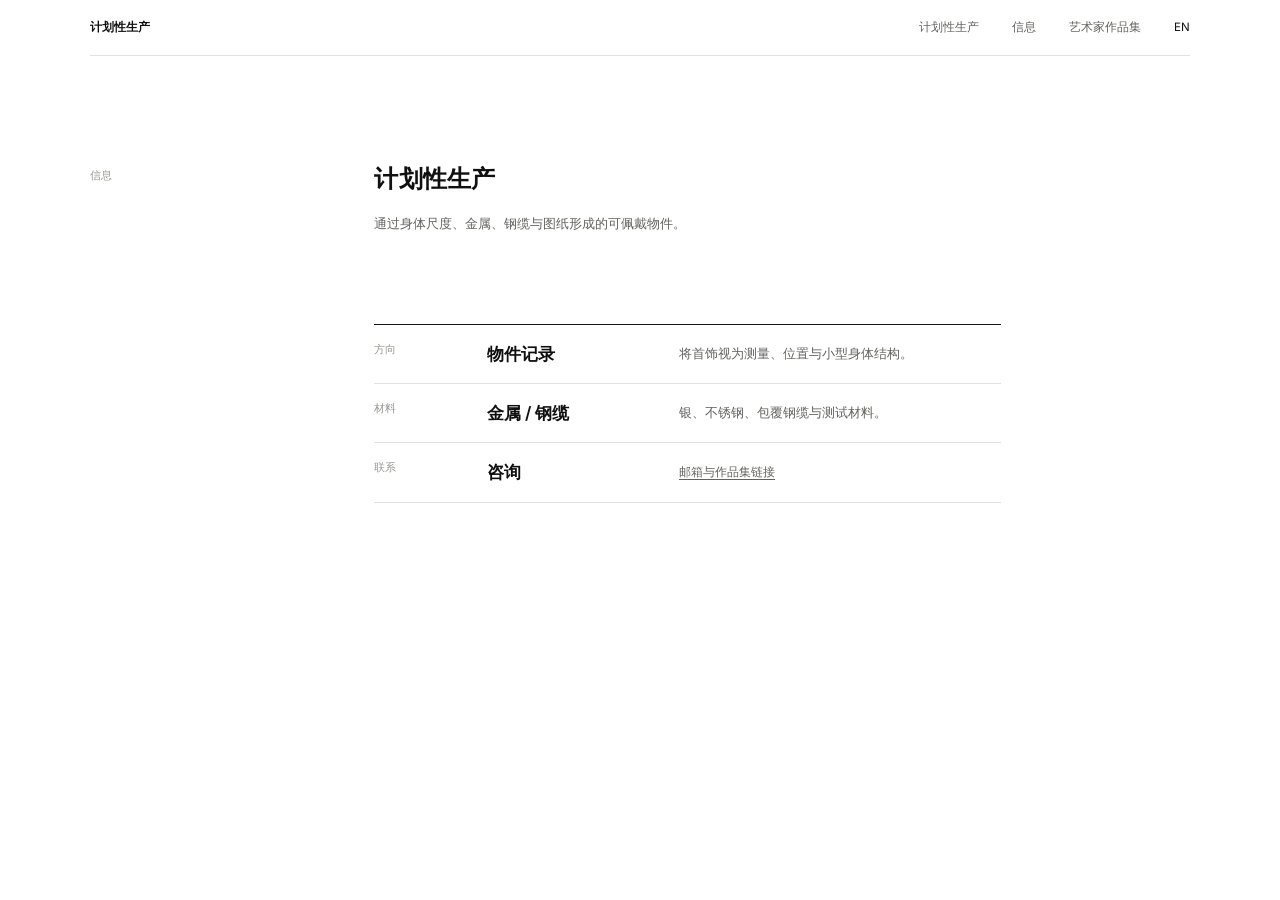
==== commit b517e77c: "brand name change" ====
--- a/about-zh.html
+++ b/about-zh.html
@@ -3,16 +3,16 @@
 <head>
   <meta charset="UTF-8" />
   <meta name="viewport" content="width=device-width, initial-scale=1.0" />
-  <title>信息 | 格物</title>
+  <title>信息 | 计划性生产</title>
   <link rel="stylesheet" href="style.css?v=manrope-archive-20260429" />
 </head>
 
 <body class="zh-site">
   <header class="site-header">
-    <a class="brand" href="index-zh.html">格物</a>
+    <a class="brand" href="index-zh.html">计划性生产</a>
 
     <nav class="nav" aria-label="主导航">
-      <a href="index-zh.html">格物</a>
+      <a href="index-zh.html">计划性生产</a>
       <a href="contact-zh.html">信息</a>
       <a href="https://zhouheyang2025.github.io/" target="_blank" rel="noopener">艺术家作品集</a>
       <a class="language-link" href="about.html">EN</a>
@@ -24,7 +24,7 @@
       <p class="archive-mark">信息</p>
 
       <div class="page-heading">
-        <h1>格物</h1>
+        <h1>计划性生产</h1>
         <p class="page-note">通过身体尺度、金属、钢缆与图纸形成的可佩戴物件。</p>
       </div>
     </section>
--- a/style.css
+++ b/style.css
@@ -1437,6 +1437,146 @@
   }
 }
 
+body.home-page,
+body.info-page {
+  --home-grid-size: 64px;
+  --home-grid-subsize: 16px;
+  --home-grid-line: rgba(16, 16, 16, 0.68);
+  --home-grid-subline: rgba(16, 16, 16, 0.26);
+  --home-grid-opacity: 0.068;
+  isolation: isolate;
+}
+
+body.home-page::before,
+body.info-page::before {
+  position: fixed;
+  inset: -18vmax;
+  z-index: 0;
+  background-image:
+    linear-gradient(to right, var(--home-grid-line) 1px, transparent 1px),
+    linear-gradient(to bottom, var(--home-grid-line) 1px, transparent 1px),
+    linear-gradient(to right, var(--home-grid-subline) 1px, transparent 1px),
+    linear-gradient(to bottom, var(--home-grid-subline) 1px, transparent 1px);
+  background-position:
+    0 0,
+    0 0,
+    0 0,
+    0 0;
+  background-size:
+    var(--home-grid-size) var(--home-grid-size),
+    var(--home-grid-size) var(--home-grid-size),
+    var(--home-grid-subsize) var(--home-grid-subsize),
+    var(--home-grid-subsize) var(--home-grid-subsize);
+  content: "";
+  opacity: var(--home-grid-opacity);
+  pointer-events: none;
+  transform: translate3d(-9px, 4px, 0) scale(1.024) rotate(-0.12deg) skewX(0.42deg);
+  transform-origin: 24% 76%;
+  animation: homeMeasurementGridWave 22s cubic-bezier(0.45, 0, 0.25, 1) infinite alternate;
+  will-change: transform, background-position;
+}
+
+body.home-page main,
+body.info-page main {
+  z-index: 1;
+}
+
+@media (prefers-color-scheme: dark) {
+  body.home-page,
+  body.info-page {
+    --home-grid-line: rgba(238, 238, 234, 0.58);
+    --home-grid-subline: rgba(238, 238, 234, 0.22);
+    --home-grid-opacity: 0.056;
+  }
+}
+
+@keyframes homeMeasurementGridWave {
+  0% {
+    background-position:
+      -10px 6px,
+      -10px 6px,
+      -10px 6px,
+      -10px 6px;
+    transform: translate3d(-9px, 4px, 0) scale(1.024) rotate(-0.12deg) skewX(0.42deg);
+    transform-origin: 24% 76%;
+  }
+
+  24% {
+    background-position:
+      14px -11px,
+      14px -11px,
+      14px -11px,
+      14px -11px;
+    transform: translate3d(8px, -8px, 0) scale(1.038) rotate(0.16deg) skewY(-0.62deg);
+    transform-origin: 82% 18%;
+  }
+
+  56% {
+    background-position:
+      -8px 17px,
+      -8px 17px,
+      -8px 17px,
+      -8px 17px;
+    transform: translate3d(-7px, 9px, 0) scale(1.03) rotate(-0.18deg) skewX(-0.58deg);
+    transform-origin: 16% 42%;
+  }
+
+  78% {
+    background-position:
+      5px 14px,
+      5px 14px,
+      5px 14px,
+      5px 14px;
+    transform: translate3d(2px, 7px, 0) scale(1.034) rotate(0.08deg) skewY(0.5deg);
+    transform-origin: 58% 92%;
+  }
+
+  100% {
+    background-position:
+      16px 5px,
+      16px 5px,
+      16px 5px,
+      16px 5px;
+    transform: translate3d(9px, 2px, 0) scale(1.032) rotate(0.14deg) skewY(0.46deg);
+    transform-origin: 92% 62%;
+  }
+}
+
+@media (prefers-reduced-motion: reduce) {
+  body.home-page::before,
+  body.info-page::before {
+    animation: none;
+    transform: none;
+  }
+}
+
+@media (max-width: 767px) {
+  body.home-page,
+  body.info-page {
+    --home-grid-size: 56px;
+    --home-grid-subsize: 14px;
+    --home-grid-opacity: 0.036;
+  }
+}
+
+.home-page .site-header,
+.info-page .site-header {
+  overflow: hidden;
+  isolation: isolate;
+  background: transparent;
+  background-color: transparent;
+  -webkit-backdrop-filter: none;
+  backdrop-filter: none;
+}
+
+.home-page .brand,
+.home-page .nav,
+.info-page .brand,
+.info-page .nav {
+  position: relative;
+  z-index: 1;
+}
+
 .home-page .site-header {
   align-items: start;
   padding: 18px 0;
@@ -2077,7 +2217,7 @@
   }
 }
 
-/* Info page aligned to the Investigation index language. */
+/* Info page aligned to the Production Planning index language. */
 .info-page {
   --margin: clamp(24px, 4.25vw, 80px);
   --gap: clamp(22px, 3.2vw, 52px);
@@ -2276,3 +2416,1025 @@
     padding: 18px 0;
   }
 }
+
+/* 2026-04-30 restrained index and info refinement. */
+.home-index--interactive {
+  --intro-top: clamp(38px, 4.4vw, 60px);
+  --archive-block: 18px;
+  --browser-start: clamp(104px, 12.5svh, 148px);
+  --index-block-height: 370px;
+  --preview-top-offset: calc(var(--archive-block) + var(--browser-start) + 98px - var(--preview-margin-top));
+  --preview-margin-top: clamp(26px, 2.2vw, 38px);
+  grid-template-rows: auto auto auto auto;
+  padding: var(--intro-top) 0 clamp(82px, 9vw, 136px);
+}
+
+.home-index--interactive > .archive-mark::after {
+  display: none;
+}
+
+.home-index--interactive .home-browser {
+  grid-row: 2;
+  margin-top: var(--browser-start);
+  transform: translateY(-72px);
+}
+
+.home-index--compact .home-statement {
+  grid-column: 1;
+  grid-row: 4;
+  align-self: start;
+  width: min(100%, clamp(340px, 38vw, 520px));
+  max-width: 520px;
+  margin: clamp(72px, 8vw, 116px) 0 0;
+  padding-top: 16px;
+  border-top: 1px solid var(--home-line-soft);
+}
+
+.home-index--interactive .home-statement p {
+  max-width: 430px;
+  color: var(--quiet);
+  font-size: 0.72rem;
+  line-height: 1.5;
+  font-weight: 400;
+}
+
+.home-index--interactive .index-table-head {
+  color: var(--quiet);
+  font-size: 0.56rem;
+  font-weight: 400;
+  letter-spacing: 0.2em;
+}
+
+.home-index--interactive .row-title {
+  color: var(--ink);
+  font-weight: 500;
+}
+
+.home-index--interactive .row-code,
+.home-index--interactive .row-year,
+.home-index--interactive .row-material,
+.home-index--interactive .row-type,
+.home-index--interactive .row-status {
+  color: var(--ink);
+  font-size: 0.63rem;
+  font-weight: 500;
+}
+
+.home-index--interactive .row-code {
+  color: var(--muted);
+}
+
+.home-index--interactive .home-preview {
+  grid-row: 1 / span 4;
+  transform: translateY(-72px);
+}
+
+.home-index--interactive .preview-stage {
+  min-height: calc(var(--preview-top-offset) + 500px);
+}
+
+.home-index--interactive .home-preview.has-preview::before {
+  top: var(--preview-top-offset);
+  height: max(
+    0px,
+    calc(var(--archive-block) + var(--browser-start) + var(--index-block-height) - var(--preview-margin-top) - var(--preview-top-offset))
+  );
+}
+
+.home-index--interactive .preview-card {
+  align-content: start;
+  gap: 8px;
+}
+
+.home-index--interactive .preview-caption {
+  color: var(--muted);
+  font-size: 0.74rem;
+  line-height: 1.45;
+}
+
+.info-page {
+  --margin: clamp(20px, 5vw, 76px);
+  --gap: clamp(16px, 2.6vw, 36px);
+  --info-rule: rgba(16, 16, 16, 0.2);
+  --info-line-strong: rgba(16, 16, 16, 0.28);
+  --info-line: rgba(16, 16, 16, 0.16);
+  --info-line-faint: rgba(16, 16, 16, 0.1);
+}
+
+@media (prefers-color-scheme: dark) {
+  .info-page {
+    --info-rule: rgba(238, 238, 234, 0.22);
+    --info-line-strong: rgba(238, 238, 234, 0.32);
+    --info-line: rgba(238, 238, 234, 0.18);
+    --info-line-faint: rgba(238, 238, 234, 0.12);
+  }
+}
+
+.info-page .site-header {
+  align-items: start;
+  padding: 18px 0;
+  border-bottom-color: var(--info-rule);
+}
+
+.info-page .brand {
+  font-size: clamp(0.95rem, 1vw, 1.08rem);
+  font-weight: 700;
+}
+
+.info-page .nav {
+  gap: clamp(28px, 3.6vw, 58px);
+  color: var(--ink);
+  font-size: clamp(0.82rem, 0.9vw, 0.96rem);
+}
+
+.info-page .nav a,
+.info-page .nav a:hover,
+.info-page .nav a:focus-visible,
+.info-page .nav a[aria-current="page"],
+.info-page .language-link {
+  border-bottom: 0;
+}
+
+.info-page .info-layout {
+  display: grid;
+  grid-template-columns: minmax(0, 1fr) clamp(456px, 31vw, 560px);
+  column-gap: clamp(44px, 5vw, 88px);
+  min-height: auto;
+  margin-bottom: 0;
+  padding: clamp(38px, 4.4vw, 60px) 0 clamp(88px, 10vw, 150px);
+  align-items: start;
+}
+
+.info-page .info-layout > .archive-mark {
+  grid-column: 1;
+  color: var(--quiet);
+  padding-top: 0;
+  font-size: 0.68rem;
+  font-weight: 500;
+  letter-spacing: 0.18em;
+}
+
+.info-page .info-layout > .archive-mark::after {
+  display: none;
+}
+
+.info-page .info-main {
+  grid-column: 1;
+  display: block;
+  width: min(100%, clamp(520px, 48vw, 720px));
+  max-width: 720px;
+  margin-top: clamp(184px, 21.5svh, 224px);
+  margin-left: 0;
+  transform: translateY(-72px);
+}
+
+.info-page .info-copy {
+  max-width: 640px;
+}
+
+.info-page .info-main h1 {
+  max-width: 620px;
+  margin-bottom: 16px;
+  color: var(--ink);
+  font-family: var(--body);
+  font-size: 0.72rem;
+  line-height: 1.25;
+  font-weight: 500;
+  letter-spacing: 0.18em;
+  text-transform: uppercase;
+}
+
+.info-page .info-note {
+  max-width: 430px;
+  margin-bottom: 36px;
+  color: var(--quiet);
+  font-size: 0.74rem;
+  line-height: 1.55;
+  font-weight: 400;
+}
+
+.info-page .contact-list {
+  max-width: 720px;
+  border-top: 1px solid var(--info-line-strong);
+}
+
+.info-page .contact-list div {
+  display: grid;
+  grid-template-columns: minmax(116px, 0.34fr) minmax(0, 1fr);
+  gap: clamp(18px, 2.1vw, 32px);
+  padding: 15px 0;
+  border-bottom: 1px solid var(--info-line);
+  align-items: baseline;
+}
+
+.info-page .contact-list dt {
+  color: var(--quiet);
+  font-family: var(--body);
+  font-size: 0.56rem;
+  font-weight: 400;
+  letter-spacing: 0.18em;
+  line-height: 1.35;
+  text-transform: uppercase;
+}
+
+.info-page .contact-list dd {
+  color: var(--ink);
+  font-family: var(--body);
+  font-size: 0.78rem;
+  line-height: 1.45;
+  font-weight: 400;
+}
+
+.info-page .contact-list a {
+  border-bottom: 1px solid var(--info-line-strong);
+}
+
+.info-page .contact-list a:hover,
+.info-page .contact-list a:focus-visible {
+  border-bottom-color: var(--ink);
+}
+
+.zh-site.info-page .brand {
+  font-size: clamp(0.78rem, 0.82vw, 0.9rem);
+}
+
+.zh-site.info-page .nav {
+  gap: clamp(20px, 2.8vw, 44px);
+  font-size: clamp(0.7rem, 0.76vw, 0.84rem);
+}
+
+.zh-site.info-page .info-main h1 {
+  font-size: 0.7rem;
+  letter-spacing: 0.08em;
+  text-transform: none;
+}
+
+@media (max-width: 1180px) {
+  .home-index--interactive {
+    --browser-start: clamp(92px, 10svh, 124px);
+    --index-block-height: 304px;
+    padding-top: clamp(40px, 5.6vw, 60px);
+  }
+
+  .home-index--compact .home-statement {
+    margin-top: clamp(46px, 7vw, 72px);
+  }
+
+  .home-index--interactive .home-preview {
+    grid-row: auto;
+  }
+
+  .info-page .info-layout {
+    grid-template-columns: 1fr;
+    padding-top: clamp(40px, 5.6vw, 60px);
+  }
+
+  .info-page .info-main {
+    width: min(100%, 680px);
+    max-width: 680px;
+    margin-top: clamp(92px, 11vw, 126px);
+    margin-left: 0;
+  }
+}
+
+@media (max-width: 767px) {
+  .home-index--interactive {
+    --browser-start: 48px;
+    padding: 34px 0 66px;
+  }
+
+  .home-index--interactive .home-browser {
+    margin-top: var(--browser-start);
+    transform: translateY(-56px);
+  }
+
+  .home-index--compact .home-statement {
+    width: 100%;
+    margin-top: 46px;
+    padding-top: 14px;
+  }
+
+  .home-index--interactive .home-statement p {
+    max-width: 22rem;
+    font-size: 0.72rem;
+  }
+
+  .home-index--interactive .mobile-row-preview {
+    padding: 4px 0 16px;
+  }
+
+  .home-index--interactive .mobile-row-preview .preview-card {
+    gap: 8px;
+  }
+
+  .home-index--interactive .mobile-row-preview .preview-caption {
+    max-width: none;
+    font-size: 0.72rem;
+    line-height: 1.45;
+  }
+
+  .info-page {
+    --margin: 20px;
+  }
+
+  .info-page .site-header {
+    padding: 18px 0 16px;
+  }
+
+  .info-page .brand,
+  .info-page .nav {
+    font-size: 0.82rem;
+  }
+
+  .info-page .nav {
+    gap: 12px 20px;
+  }
+
+  .info-page .info-layout {
+    padding: 34px 0 76px;
+  }
+
+  .info-page .info-layout > .archive-mark {
+    font-size: 0.62rem;
+  }
+
+  .info-page .info-main {
+    width: 100%;
+    margin-top: 52px;
+    transform: translateY(-56px);
+  }
+
+  .info-page .info-main h1 {
+    margin-bottom: 14px;
+    font-size: 0.68rem;
+  }
+
+  .info-page .info-note {
+    margin-bottom: 30px;
+    font-size: 0.72rem;
+  }
+
+  .info-page .contact-list div {
+    grid-template-columns: 1fr;
+    gap: 5px;
+    padding: 16px 0;
+  }
+
+  .zh-site.info-page .brand,
+  .zh-site.info-page .nav {
+    font-size: 0.74rem;
+  }
+
+  .zh-site.info-page .nav {
+    gap: 10px 16px;
+  }
+}/* === Tablet / iPad index layout emergency fix === */
+/* Put this at the very end of style.css */
+
+@media (min-width: 761px) and (max-width: 1180px) {
+  .home-index {
+    display: grid !important;
+    grid-template-columns: repeat(12, minmax(0, 1fr)) !important;
+    align-content: start !important;
+    row-gap: 44px !important;
+  }
+
+  .home-index > .archive-mark {
+    grid-column: 1 / span 3 !important;
+  }
+
+  .home-statement {
+    grid-column: 4 / span 7 !important;
+    max-width: 560px !important;
+  }
+
+  .home-browser {
+    grid-column: 1 / -1 !important;
+    align-self: start !important;
+    order: initial !important;
+  }
+
+  .index-browser {
+    display: grid !important;
+    grid-template-columns: minmax(0, 1fr) minmax(220px, 32vw) !important;
+    gap: clamp(24px, 4vw, 44px) !important;
+    align-items: start !important;
+  }
+
+  .index-list,
+  .index-table-head {
+    min-width: 0 !important;
+  }
+
+  .index-preview {
+    display: block !important;
+    position: sticky !important;
+    top: 92px !important;
+    min-height: 280px !important;
+    width: auto !important;
+    transform: none !important;
+    grid-column: auto !important;
+    align-self: start !important;
+  }
+
+  .preview-stage {
+    position: relative !important;
+    min-height: 280px !important;
+  }
+
+  .preview-empty,
+  .preview-card {
+    position: absolute !important;
+    inset: 0 !important;
+    display: grid !important;
+    grid-template-rows: minmax(160px, 220px) auto !important;
+    gap: 14px !important;
+    padding-top: 0 !important;
+    transform: none !important;
+  }
+
+  .preview-media {
+    min-height: 160px !important;
+    max-height: 220px !important;
+  }
+
+  .preview-media img {
+    width: 100% !important;
+    height: 100% !important;
+    object-fit: contain !important;
+  }
+}
+
+/* === Mobile safety fix === */
+@media (max-width: 760px) {
+  .home-index {
+    display: block !important;
+    padding-top: 42px !important;
+  }
+
+  .home-statement {
+    margin-bottom: 36px !important;
+  }
+
+  .home-browser {
+    display: block !important;
+  }
+
+  .index-browser {
+    display: block !important;
+  }
+
+  .index-preview {
+    position: static !important;
+    display: none !important;
+  }
+
+  .index-row {
+    position: relative !important;
+  }
+}
+
+/* === 2026-04-30 FINAL TABLET INDEX FIX ===
+   Scope: Index/home page only, tablet widths only.
+   Goal: prevent the object table from falling to the bottom and prevent hover/click previews from jumping or overlapping on iPad/tablet. */
+@media (min-width: 768px) and (max-width: 1180px) {
+  body.home-page main {
+    margin-right: var(--margin) !important;
+    margin-left: var(--margin) !important;
+  }
+
+  body.home-page .home-index.home-index--interactive,
+  body.home-page .home-index.home-index--interactive.home-index--compact {
+    display: grid !important;
+    grid-template-columns: 1fr !important;
+    grid-template-rows: auto auto auto !important;
+    row-gap: 0 !important;
+    column-gap: 0 !important;
+    min-height: auto !important;
+    padding: 48px 0 96px !important;
+    align-content: start !important;
+  }
+
+  body.home-page .home-index--interactive > .archive-mark {
+    grid-column: 1 !important;
+    grid-row: 1 !important;
+    margin: 0 0 44px !important;
+    padding: 0 !important;
+    transform: none !important;
+  }
+
+  body.home-page .home-index--interactive .home-statement,
+  body.home-page .home-index--compact .home-statement,
+  body.home-page .home-index--interactive .home-statement--compact {
+    grid-column: 1 !important;
+    grid-row: 2 !important;
+    width: min(100%, 620px) !important;
+    max-width: 620px !important;
+    margin: 0 0 72px !important;
+    padding: 0 !important;
+    border-top: 0 !important;
+    align-self: start !important;
+    transform: none !important;
+  }
+
+  body.home-page .home-index--interactive .home-statement h1 {
+    margin: 0 0 20px !important;
+    font-size: clamp(1.8rem, 4vw, 2.35rem) !important;
+    line-height: 1.12 !important;
+  }
+
+  body.home-page .home-index--interactive .home-statement p {
+    max-width: 520px !important;
+    color: var(--muted) !important;
+    font-size: 0.84rem !important;
+    line-height: 1.58 !important;
+  }
+
+  body.home-page .home-index--interactive .home-browser,
+  body.home-page .home-index--compact .home-browser,
+  body.home-page .home-index--interactive .index-browser.home-browser {
+    grid-column: 1 !important;
+    grid-row: 3 !important;
+    display: block !important;
+    width: 100% !important;
+    max-width: none !important;
+    margin: 0 !important;
+    padding: 0 !important;
+    align-self: start !important;
+    transform: none !important;
+  }
+
+  body.home-page .home-index--interactive .browser-heading {
+    display: grid !important;
+    grid-template-columns: 1fr auto !important;
+    gap: 18px !important;
+    align-items: end !important;
+    margin: 0 0 18px !important;
+  }
+
+  body.home-page .home-index--interactive .index-browser {
+    display: block !important;
+    width: 100% !important;
+    overflow-x: auto !important;
+    overflow-y: visible !important;
+    -webkit-overflow-scrolling: touch !important;
+  }
+
+  body.home-page .home-index--interactive .index-table-head,
+  body.home-page .home-index--interactive .index-list {
+    min-width: 760px !important;
+  }
+
+  body.home-page .home-index--interactive .index-table-head {
+    display: grid !important;
+    grid-template-columns: 56px minmax(150px, 1.2fr) 62px minmax(180px, 1.4fr) minmax(120px, 0.9fr) minmax(96px, 0.75fr) !important;
+    gap: 18px !important;
+    padding: 14px 0 12px !important;
+  }
+
+  body.home-page .home-index--interactive .index-table-head span:last-child {
+    display: block !important;
+  }
+
+  body.home-page .home-index--interactive .index-row {
+    display: grid !important;
+    grid-template-columns: 56px minmax(150px, 1.2fr) 62px minmax(180px, 1.4fr) minmax(120px, 0.9fr) minmax(96px, 0.75fr) !important;
+    gap: 18px !important;
+    min-height: 72px !important;
+    padding: 18px 0 !important;
+    margin: 0 !important;
+    width: 100% !important;
+    transform: none !important;
+    align-items: baseline !important;
+  }
+
+  body.home-page .home-index--interactive .row-code,
+  body.home-page .home-index--interactive .row-title,
+  body.home-page .home-index--interactive .row-year,
+  body.home-page .home-index--interactive .row-material,
+  body.home-page .home-index--interactive .row-type,
+  body.home-page .home-index--interactive .row-status {
+    display: block !important;
+    grid-column: auto !important;
+  }
+
+  body.home-page .home-index--interactive .row-status {
+    display: block !important;
+  }
+
+  /* Tablets are not reliable hover devices. Hide the desktop preview here to prevent jumping/overlap. */
+  body.home-page .home-index--interactive .home-preview,
+  body.home-page .home-index--interactive .index-preview,
+  body.home-page .home-index--interactive .preview-stage,
+  body.home-page .home-index--interactive .preview-card,
+  body.home-page .home-index--interactive .preview-empty,
+  body.home-page .home-index--interactive .mobile-row-preview {
+    display: none !important;
+  }
+}
+
+
+/* === 2026-04-30 TABLET INLINE PREVIEW FIX ===
+   Keeps the current tablet object-index position, moves the subtitle below the list,
+   and uses tap-to-open inline previews under each row on tablet. */
+@media (min-width: 768px) and (max-width: 1180px) {
+  body.home-page main {
+    margin-right: var(--margin) !important;
+    margin-left: var(--margin) !important;
+  }
+
+  body.home-page .home-index.home-index--interactive,
+  body.home-page .home-index.home-index--interactive.home-index--compact {
+    display: grid !important;
+    grid-template-columns: 1fr !important;
+    grid-template-rows: auto auto !important;
+    row-gap: 0 !important;
+    column-gap: 0 !important;
+    min-height: auto !important;
+    padding: 48px 0 96px !important;
+    align-content: start !important;
+  }
+
+  body.home-page .home-index--interactive .home-browser,
+  body.home-page .home-index--compact .home-browser,
+  body.home-page .home-index--interactive .index-browser.home-browser {
+    grid-column: 1 !important;
+    grid-row: 1 !important;
+    display: block !important;
+    width: 100% !important;
+    max-width: none !important;
+    margin-top: clamp(126px, 14vw, 172px) !important;
+    margin-right: 0 !important;
+    margin-left: 0 !important;
+    margin-bottom: 0 !important;
+    padding: 0 !important;
+    align-self: start !important;
+    transform: none !important;
+    overflow-x: auto !important;
+    overflow-y: visible !important;
+    -webkit-overflow-scrolling: touch !important;
+  }
+
+  body.home-page .home-index--interactive .browser-heading {
+    display: grid !important;
+    grid-template-columns: 1fr auto !important;
+    gap: 18px !important;
+    align-items: end !important;
+    margin: 0 0 18px !important;
+  }
+
+  body.home-page .home-index--interactive .index-table-head,
+  body.home-page .home-index--interactive .index-list {
+    min-width: 760px !important;
+  }
+
+  body.home-page .home-index--interactive .index-table-head {
+    display: grid !important;
+    grid-template-columns: 56px minmax(150px, 1.2fr) 62px minmax(180px, 1.4fr) minmax(120px, 0.9fr) minmax(96px, 0.75fr) !important;
+    gap: 18px !important;
+    padding: 14px 0 12px !important;
+  }
+
+  body.home-page .home-index--interactive .index-table-head span:last-child {
+    display: block !important;
+  }
+
+  body.home-page .home-index--interactive .index-row {
+    display: grid !important;
+    grid-template-columns: 56px minmax(150px, 1.2fr) 62px minmax(180px, 1.4fr) minmax(120px, 0.9fr) minmax(96px, 0.75fr) !important;
+    gap: 18px !important;
+    min-height: 72px !important;
+    padding: 18px 0 !important;
+    margin: 0 !important;
+    width: 100% !important;
+    transform: none !important;
+    align-items: baseline !important;
+  }
+
+  body.home-page .home-index--interactive .row-code,
+  body.home-page .home-index--interactive .row-title,
+  body.home-page .home-index--interactive .row-year,
+  body.home-page .home-index--interactive .row-material,
+  body.home-page .home-index--interactive .row-type,
+  body.home-page .home-index--interactive .row-status {
+    display: block !important;
+    grid-column: auto !important;
+  }
+
+  body.home-page .home-index--interactive .row-status {
+    display: block !important;
+  }
+
+  body.home-page .home-index--interactive .home-preview,
+  body.home-page .home-index--interactive .index-preview,
+  body.home-page .home-index--interactive .preview-stage > .preview-card {
+    display: none !important;
+  }
+
+  body.home-page .home-index--interactive .mobile-row-preview {
+    display: block !important;
+    width: min(100%, 520px) !important;
+    margin: 4px 0 28px 74px !important;
+    padding: 0 0 18px !important;
+  }
+
+  body.home-page .home-index--interactive .mobile-row-preview .preview-card {
+    position: static !important;
+    display: grid !important;
+    grid-template-rows: auto auto !important;
+    gap: 12px !important;
+    padding: 0 !important;
+    opacity: 1 !important;
+    visibility: visible !important;
+    pointer-events: auto !important;
+    transform: none !important;
+    transition: none !important;
+  }
+
+  body.home-page .home-index--interactive .mobile-row-preview .preview-media {
+    width: min(100%, 420px) !important;
+    max-width: 420px !important;
+    min-height: 220px !important;
+    aspect-ratio: 16 / 10 !important;
+    border: 1px solid var(--home-line-soft) !important;
+  }
+
+  body.home-page .home-index--interactive .mobile-row-preview .preview-caption {
+    max-width: 420px !important;
+    color: var(--muted) !important;
+    font-size: 0.74rem !important;
+    line-height: 1.5 !important;
+  }
+
+  body.home-page .home-index--interactive .home-statement,
+  body.home-page .home-index--compact .home-statement,
+  body.home-page .home-index--interactive .home-statement--compact {
+    grid-column: 1 !important;
+    grid-row: 2 !important;
+    width: min(100%, 430px) !important;
+    max-width: 430px !important;
+    margin: 74px 0 0 !important;
+    padding-top: 16px !important;
+    border-top: 1px solid var(--home-line-soft) !important;
+    align-self: start !important;
+    transform: none !important;
+  }
+
+  body.home-page .home-index--interactive .home-statement p {
+    max-width: 430px !important;
+    color: var(--muted) !important;
+    font-size: 0.78rem !important;
+    line-height: 1.55 !important;
+  }
+}
+
+/* iPad landscape keeps the desktop-style side preview; portrait stays inline/mobile-like. */
+@media (min-width: 900px) and (max-width: 1180px) and (orientation: landscape) {
+  body.home-page .home-index.home-index--interactive,
+  body.home-page .home-index.home-index--interactive.home-index--compact {
+    --record-cols: minmax(42px, 0.38fr) minmax(112px, 1.08fr) minmax(42px, 0.4fr) minmax(130px, 1.18fr) minmax(76px, 0.72fr) minmax(68px, 0.62fr);
+    --record-gap: clamp(10px, 1.1vw, 14px);
+    --preview-media-max: clamp(260px, 28vw, 320px);
+    --browser-start: clamp(92px, 10svh, 116px);
+    --index-block-height: 304px;
+    display: grid !important;
+    grid-template-columns: minmax(0, 1fr) clamp(260px, 28vw, 320px) !important;
+    grid-template-rows: auto auto auto auto !important;
+    column-gap: clamp(24px, 3vw, 40px) !important;
+    row-gap: 0 !important;
+    min-height: auto !important;
+    padding: var(--intro-top) 0 clamp(70px, 7vw, 96px) !important;
+    align-content: start !important;
+  }
+
+  body.home-page .home-index--interactive > .archive-mark {
+    grid-column: 1 !important;
+    grid-row: 1 !important;
+    margin: 0 !important;
+    padding: 0 !important;
+    transform: none !important;
+  }
+
+  body.home-page .home-index--interactive .home-browser,
+  body.home-page .home-index--compact .home-browser,
+  body.home-page .home-index--interactive .index-browser.home-browser {
+    grid-column: 1 !important;
+    grid-row: 2 !important;
+    display: block !important;
+    width: 100% !important;
+    max-width: none !important;
+    margin-top: var(--browser-start) !important;
+    margin-right: 0 !important;
+    margin-left: 0 !important;
+    margin-bottom: 0 !important;
+    padding: 0 !important;
+    align-self: start !important;
+    overflow: visible !important;
+    transform: translateY(-72px) !important;
+  }
+
+  body.home-page .home-index--interactive .index-table-head,
+  body.home-page .home-index--interactive .index-list {
+    min-width: 0 !important;
+  }
+
+  body.home-page .home-index--interactive .index-table-head,
+  body.home-page .home-index--interactive .index-row {
+    grid-template-columns: var(--record-cols) !important;
+    gap: var(--record-gap) !important;
+  }
+
+  body.home-page .home-index--interactive .index-table-head {
+    padding: 16px 0 14px !important;
+  }
+
+  body.home-page .home-index--interactive .index-row {
+    min-height: 72px !important;
+    padding: 18px 0 !important;
+  }
+
+  body.home-page .home-index--interactive .home-preview,
+  body.home-page .home-index--interactive .index-preview {
+    grid-column: 2 !important;
+    grid-row: 1 / span 4 !important;
+    display: block !important;
+    position: sticky !important;
+    top: 96px !important;
+    min-height: clamp(500px, 64svh, 620px) !important;
+    margin-top: var(--preview-margin-top) !important;
+    padding-left: clamp(16px, 2vw, 24px) !important;
+    border-top: 0 !important;
+    border-left: 0 !important;
+    transform: translateY(-82px) !important;
+  }
+
+  body.home-page .home-index--interactive .home-preview.has-preview {
+    padding-top: 0 !important;
+    border-top: 0 !important;
+  }
+
+  body.home-page .home-index--interactive .home-preview.has-preview::before {
+    display: block !important;
+    top: var(--preview-top-offset) !important;
+    height: max(
+      0px,
+      calc(var(--archive-block) + var(--browser-start) + var(--index-block-height) - var(--preview-margin-top) - var(--preview-top-offset))
+    ) !important;
+  }
+
+  body.home-page .home-index--interactive .preview-stage {
+    position: relative !important;
+    display: block !important;
+    min-height: calc(var(--preview-top-offset) + 420px) !important;
+  }
+
+  body.home-page .home-index--interactive .preview-empty,
+  body.home-page .home-index--interactive .preview-card,
+  body.home-page .home-index--interactive .preview-stage > .preview-card {
+    position: absolute !important;
+    inset: 0 !important;
+    display: grid !important;
+    grid-template-rows: auto auto !important;
+    padding-top: var(--preview-top-offset) !important;
+  }
+
+  body.home-page .home-index--interactive .preview-empty-frame,
+  body.home-page .home-index--interactive .preview-media {
+    max-width: var(--preview-media-max) !important;
+    aspect-ratio: 1 / 1 !important;
+  }
+
+  body.home-page .home-index--interactive .mobile-row-preview {
+    display: none !important;
+  }
+
+  body.home-page .home-index--interactive .home-statement,
+  body.home-page .home-index--compact .home-statement,
+  body.home-page .home-index--interactive .home-statement--compact {
+    grid-column: 1 !important;
+    grid-row: 4 !important;
+    width: min(100%, clamp(340px, 38vw, 520px)) !important;
+    max-width: 520px !important;
+    margin: clamp(56px, 6vw, 84px) 0 0 !important;
+    padding-top: 16px !important;
+    border-top: 1px solid var(--home-line-soft) !important;
+    align-self: start !important;
+    transform: none !important;
+  }
+}
+
+/* === Scan-frame preview refinement: index page only === */
+/* Adds a restrained scanning/reading field to product previews without changing layout. */
+.home-index--interactive .preview-card {
+  --scan-corner: color-mix(in srgb, var(--ink) 36%, transparent);
+  --scan-guide: color-mix(in srgb, var(--ink) 8%, transparent);
+  --scan-line: color-mix(in srgb, var(--ink) 34%, transparent);
+  --scan-line-soft: color-mix(in srgb, var(--ink) 0%, transparent);
+  --scan-corner-length: clamp(24px, 14%, 46px);
+}
+
+.home-index--interactive .preview-media {
+  isolation: isolate;
+  width: 100%;
+  max-width: var(--preview-media-max);
+  min-height: 0;
+  aspect-ratio: 1 / 1;
+  border: 0;
+  box-shadow: inset 0 0 0 1px color-mix(in srgb, var(--ink) 8%, transparent);
+  background:
+    linear-gradient(var(--scan-corner), var(--scan-corner)) left top / var(--scan-corner-length) 1px no-repeat,
+    linear-gradient(var(--scan-corner), var(--scan-corner)) left top / 1px var(--scan-corner-length) no-repeat,
+    linear-gradient(var(--scan-corner), var(--scan-corner)) right top / var(--scan-corner-length) 1px no-repeat,
+    linear-gradient(var(--scan-corner), var(--scan-corner)) right top / 1px var(--scan-corner-length) no-repeat,
+    linear-gradient(var(--scan-corner), var(--scan-corner)) left bottom / var(--scan-corner-length) 1px no-repeat,
+    linear-gradient(var(--scan-corner), var(--scan-corner)) left bottom / 1px var(--scan-corner-length) no-repeat,
+    linear-gradient(var(--scan-corner), var(--scan-corner)) right bottom / var(--scan-corner-length) 1px no-repeat,
+    linear-gradient(var(--scan-corner), var(--scan-corner)) right bottom / 1px var(--scan-corner-length) no-repeat,
+    linear-gradient(to right, transparent calc(50% - 0.5px), var(--scan-guide) calc(50% - 0.5px), var(--scan-guide) calc(50% + 0.5px), transparent calc(50% + 0.5px)),
+    linear-gradient(to bottom, transparent calc(50% - 0.5px), var(--scan-guide) calc(50% - 0.5px), var(--scan-guide) calc(50% + 0.5px), transparent calc(50% + 0.5px));
+  background-color: transparent;
+}
+
+.home-index--interactive .preview-media::before,
+.home-index--interactive .preview-media::after {
+  z-index: 1;
+  opacity: 0.58;
+  pointer-events: none;
+}
+
+.home-index--interactive .preview-media img {
+  position: relative;
+  z-index: 2;
+  width: 82%;
+  height: 82%;
+  object-fit: contain;
+}
+
+.home-index--interactive .preview-media > span {
+  position: absolute;
+  z-index: 4;
+  inset: 9% 8%;
+  display: block;
+  overflow: hidden;
+  color: transparent;
+  font-size: 0;
+  line-height: 0;
+  text-indent: -9999px;
+  pointer-events: none;
+}
+
+.home-index--interactive .preview-media > span::before {
+  position: absolute;
+  top: 0;
+  left: 0;
+  width: 100%;
+  height: 1px;
+  background: linear-gradient(90deg, var(--scan-line-soft), var(--scan-line), var(--scan-line-soft));
+  content: "";
+  opacity: 0.36;
+  animation: productionPlanningScanLine 5.8s ease-in-out infinite;
+}
+
+@keyframes productionPlanningScanLine {
+  0% {
+    top: 0;
+    opacity: 0.16;
+  }
+  12% {
+    opacity: 0.32;
+  }
+  50% {
+    opacity: 0.42;
+  }
+  88% {
+    opacity: 0.3;
+  }
+  100% {
+    top: calc(100% - 1px);
+    opacity: 0.16;
+  }
+}
+
+@media (prefers-reduced-motion: reduce) {
+  .home-index--interactive .preview-media > span::before {
+    animation: none;
+    top: 50%;
+    opacity: 0.24;
+  }
+}
+
+@media (max-width: 1180px) {
+  .home-index--interactive .mobile-row-preview .preview-media,
+  .home-index--interactive .preview-card.is-active .preview-media {
+    max-width: min(100%, 420px);
+    aspect-ratio: 1 / 1;
+  }
+}
+
+@media (max-width: 767px) {
+  .home-index--interactive .mobile-row-preview .preview-media,
+  .home-index--interactive .preview-card.is-active .preview-media {
+    max-width: none;
+    aspect-ratio: 1 / 1;
+  }
+}
